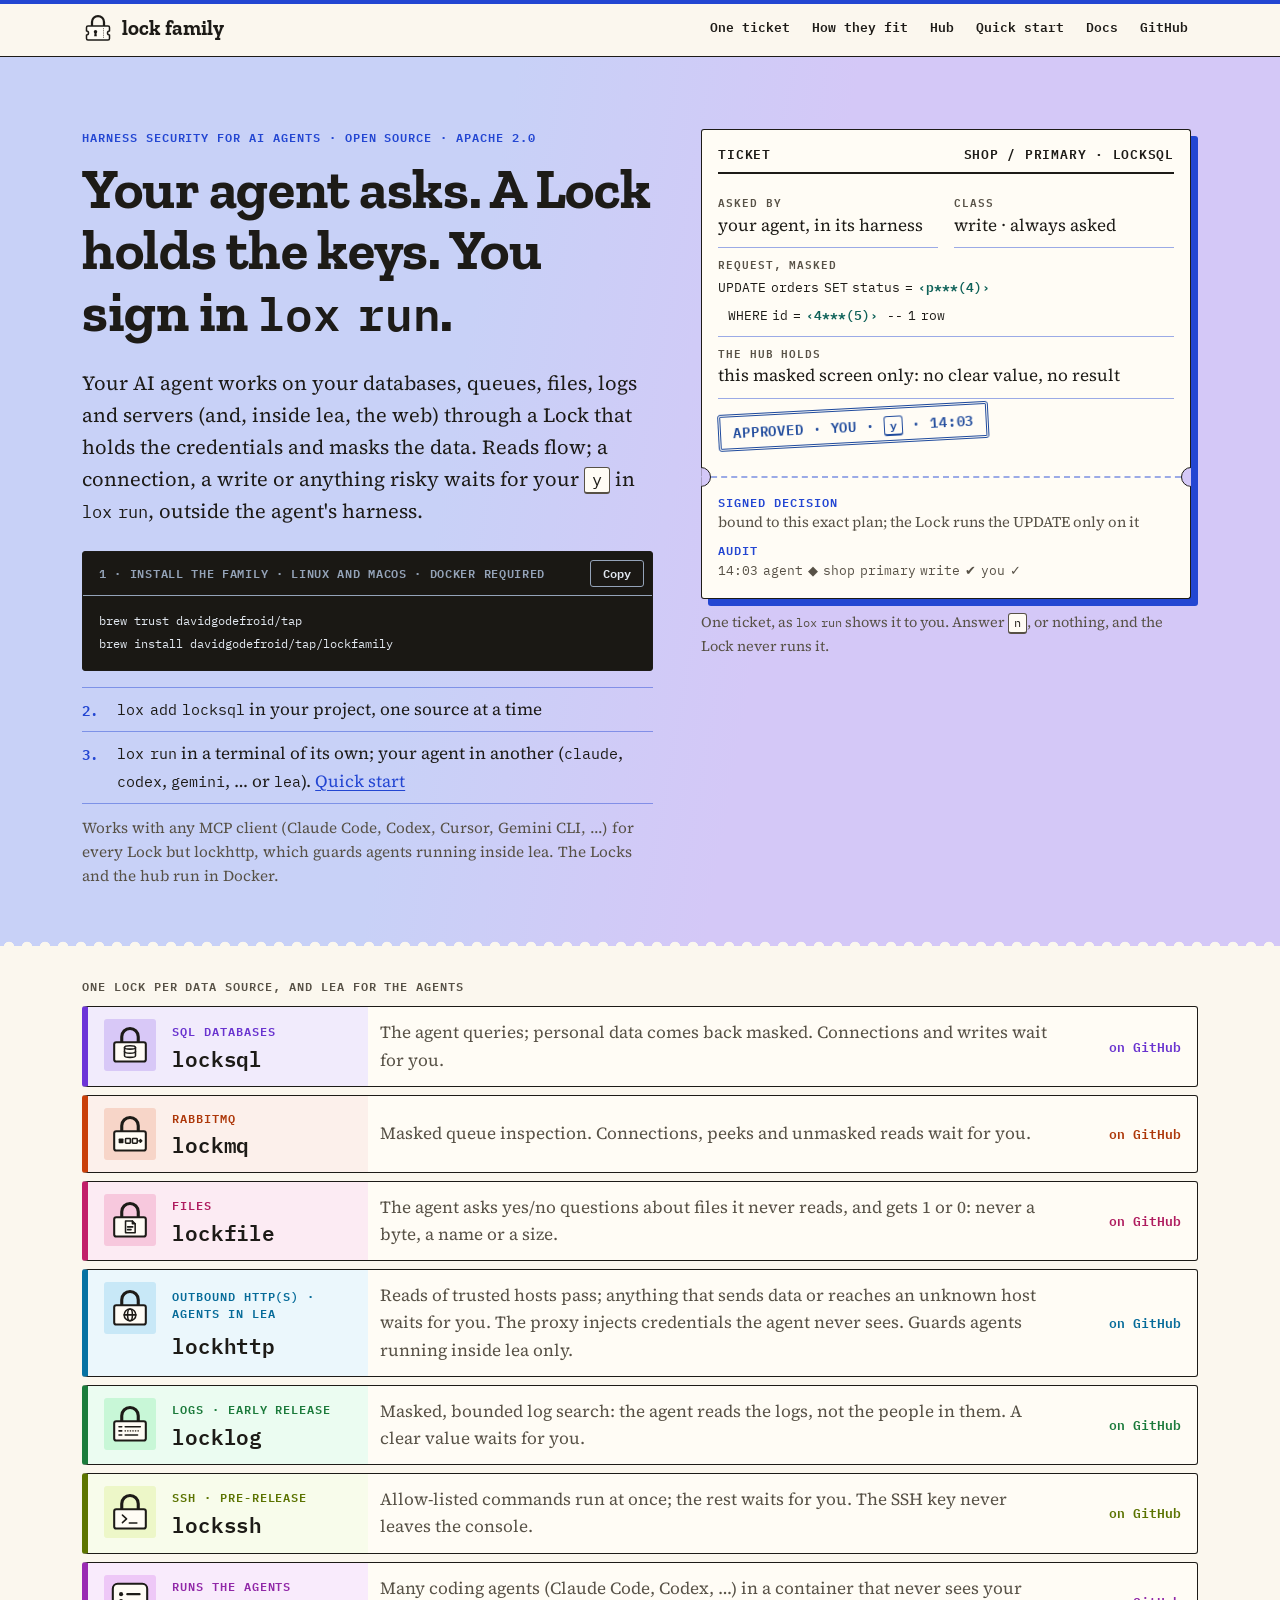
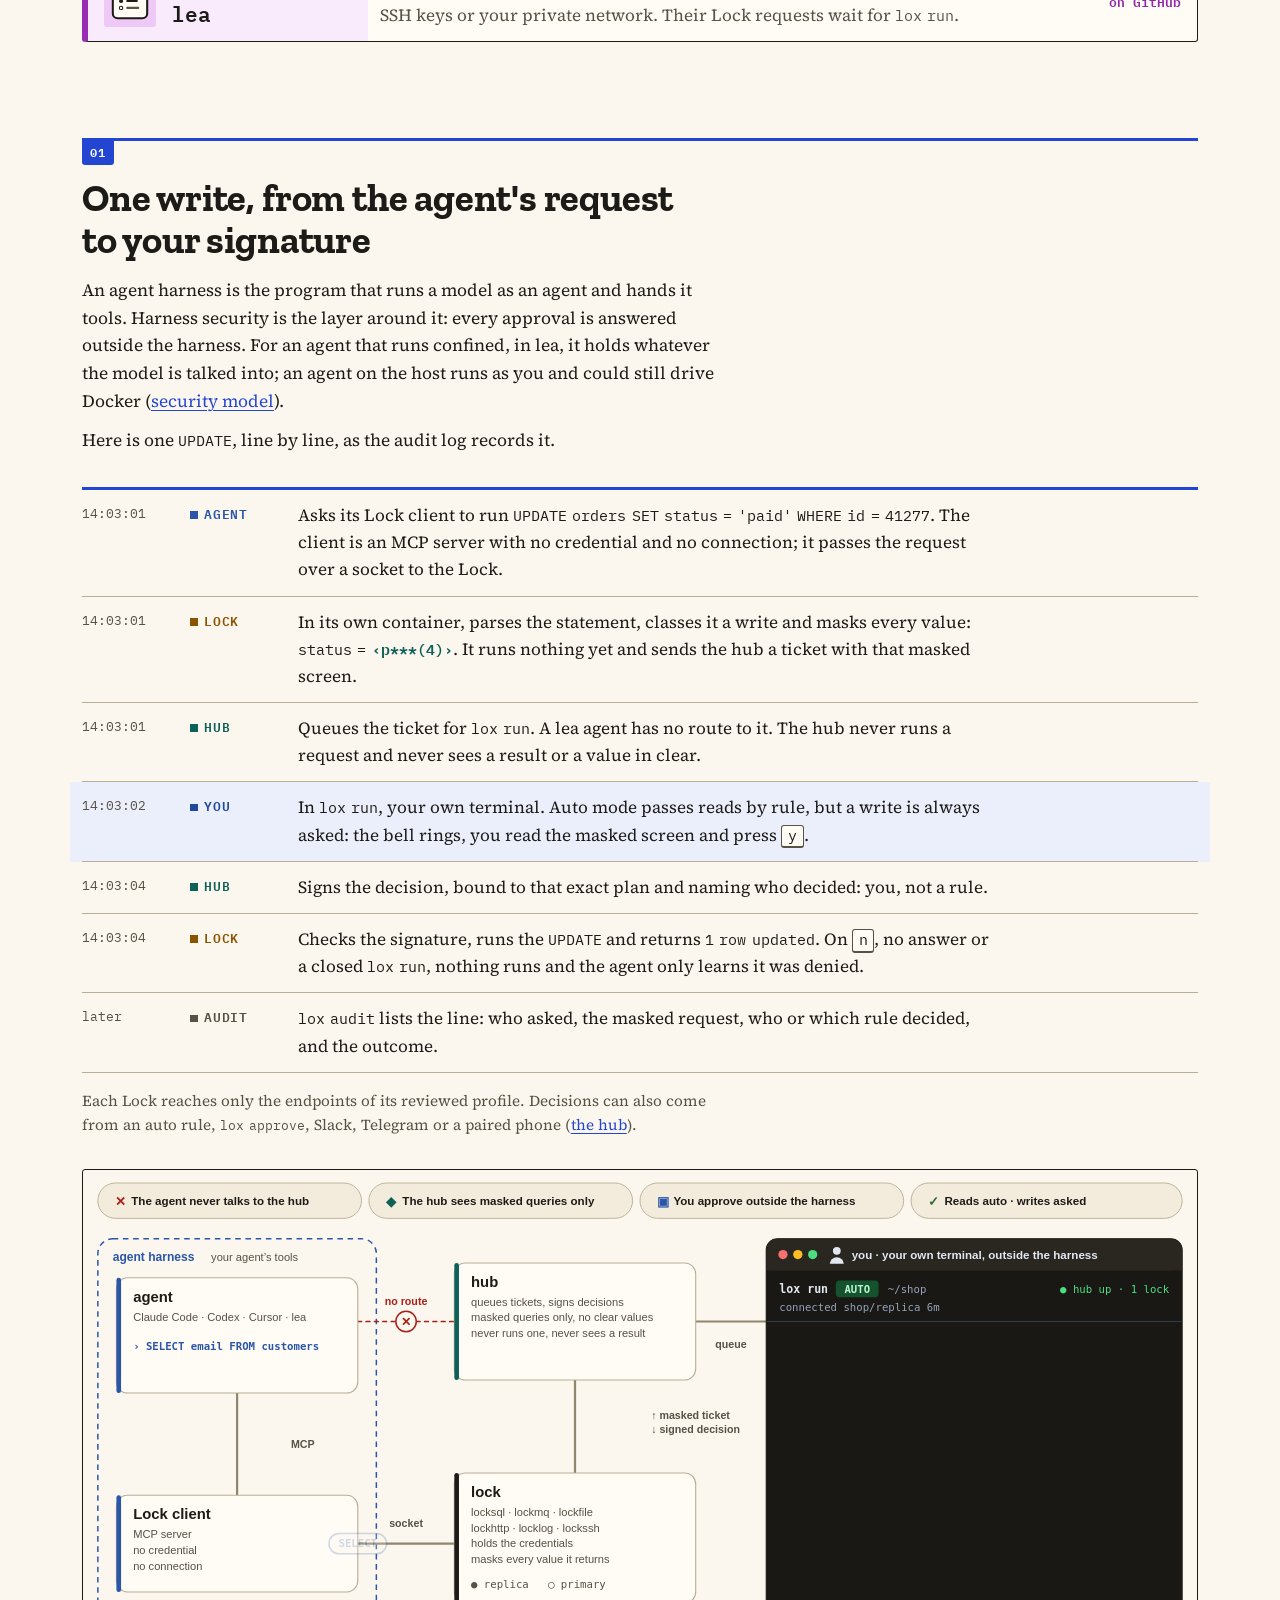
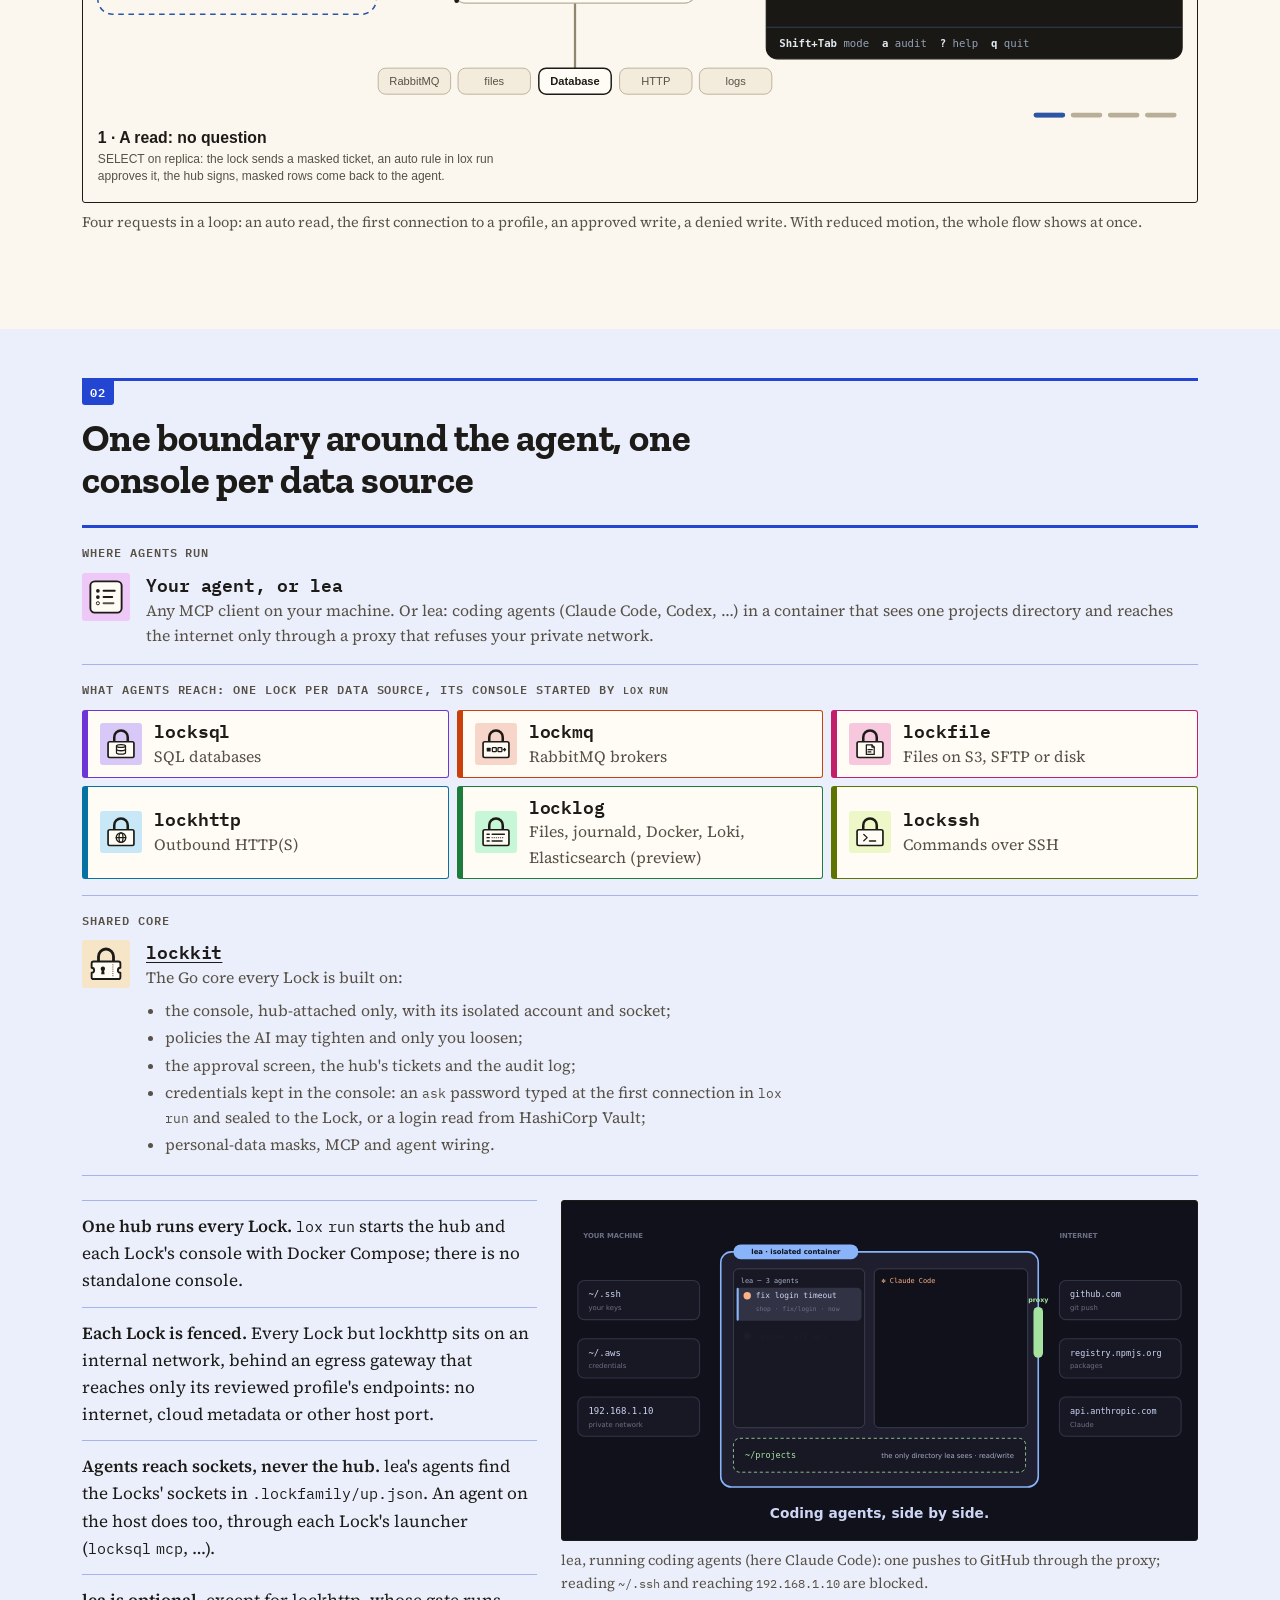
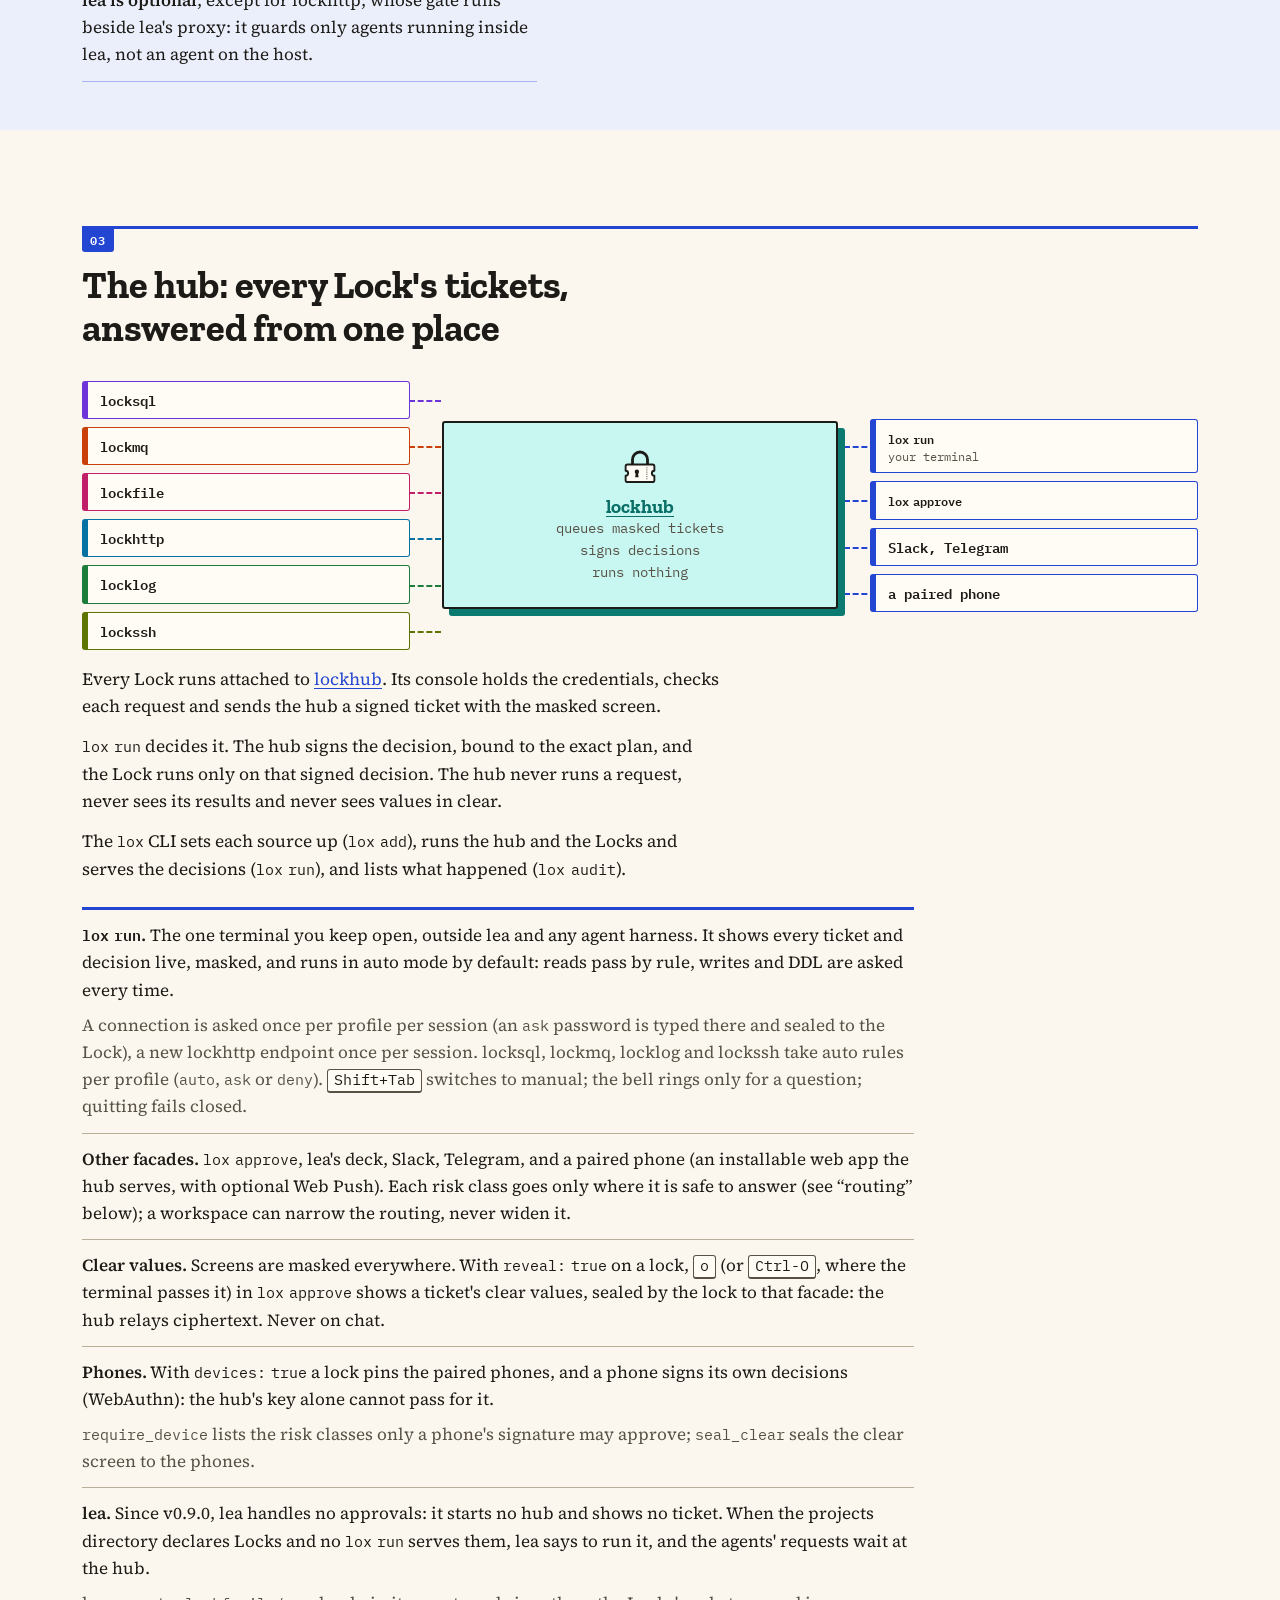
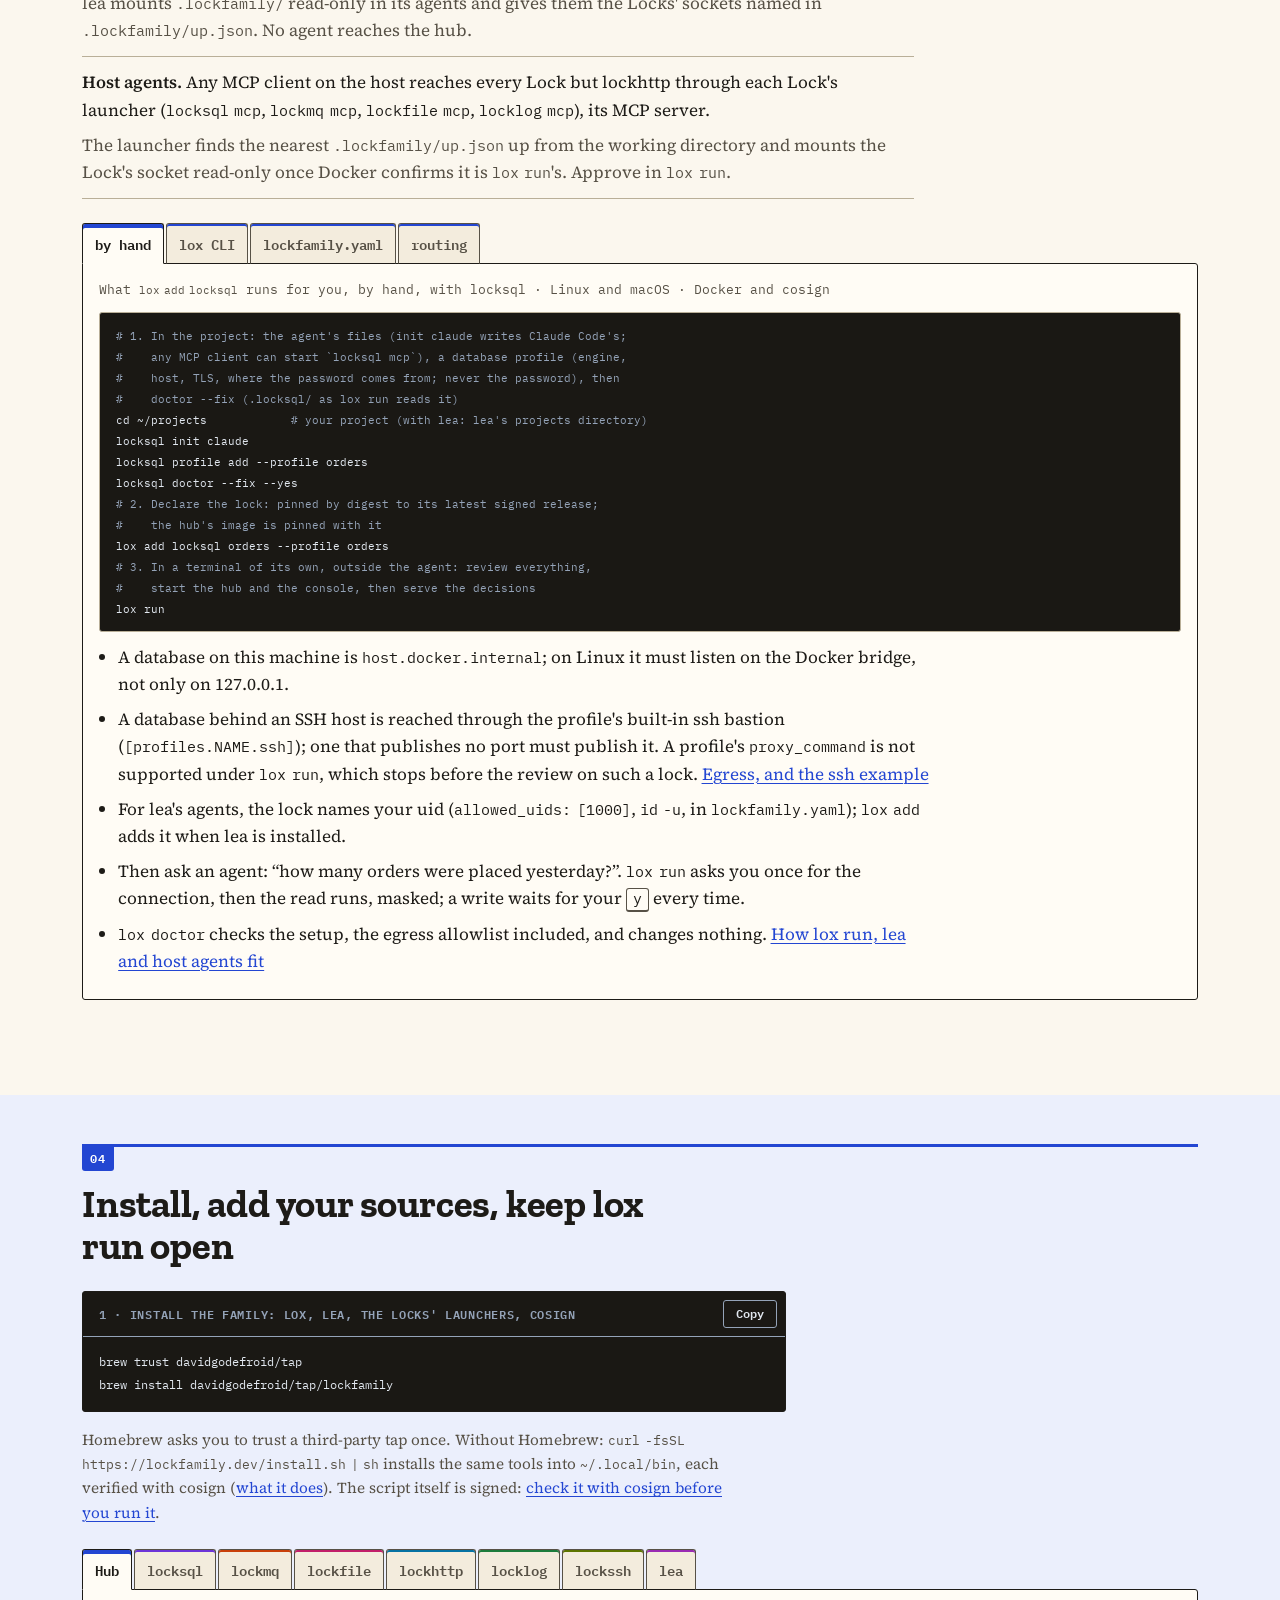
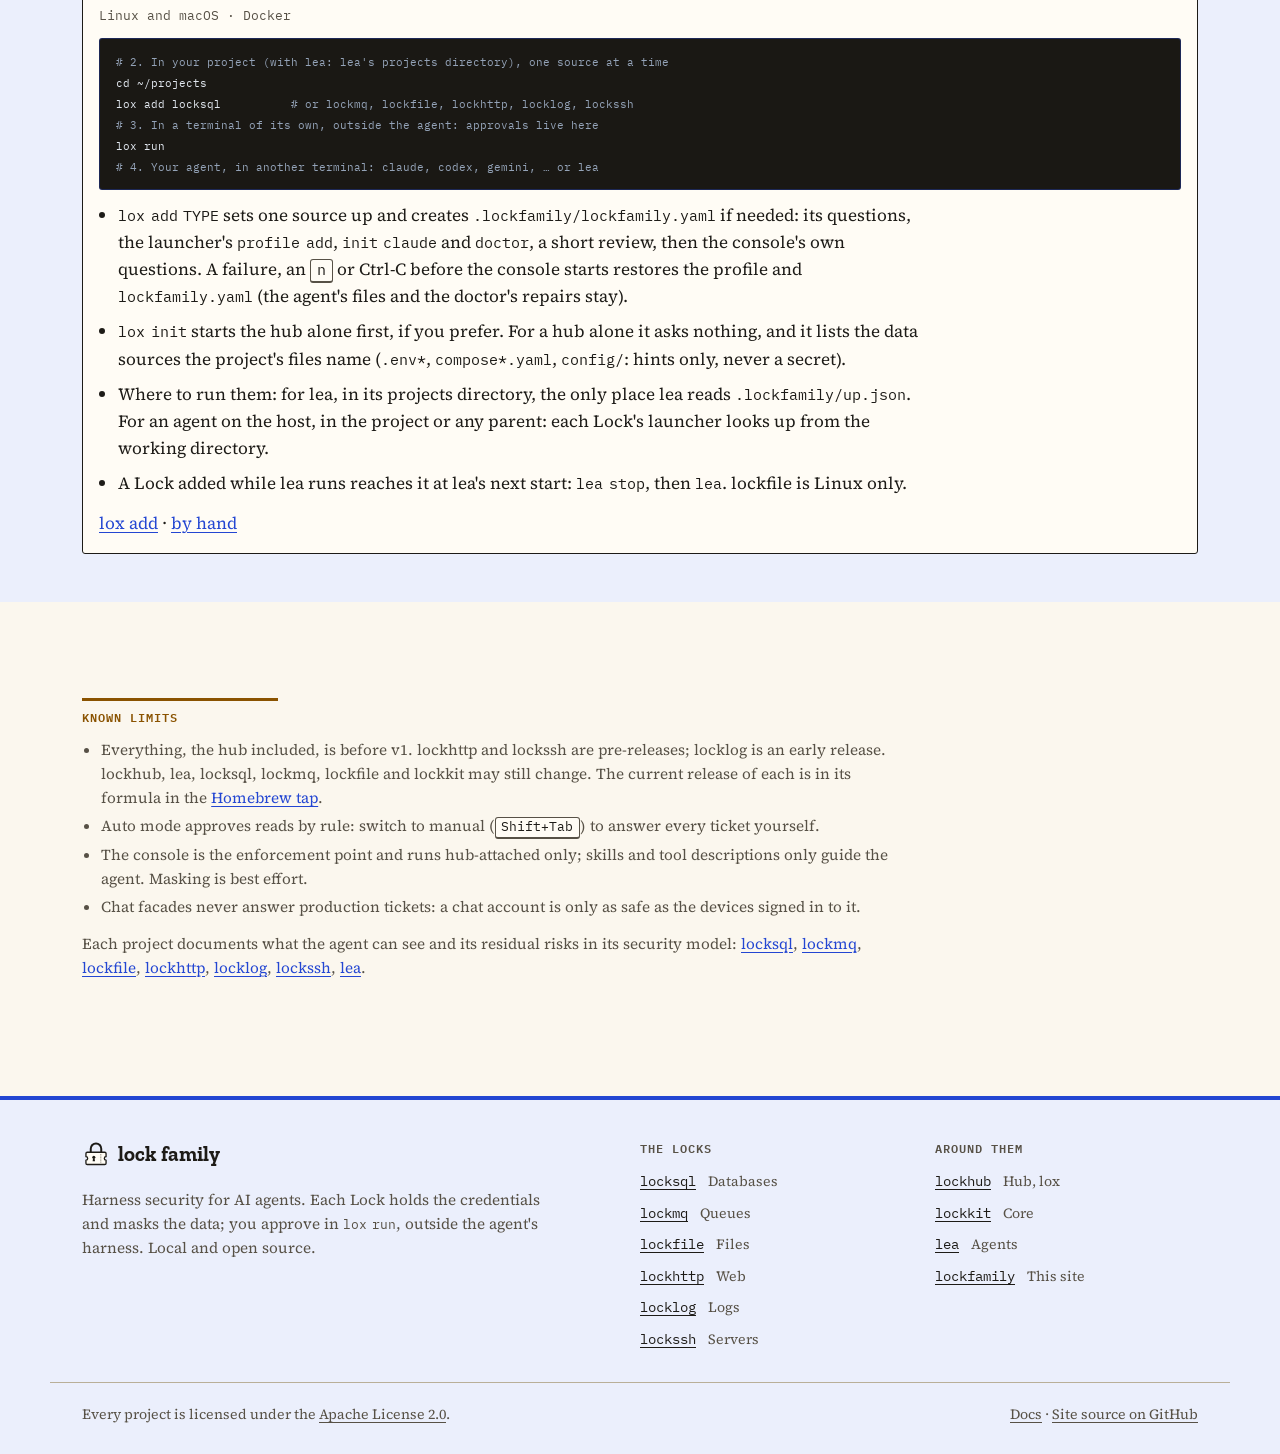
==== index.html @ a9066d24 "site: say install.sh is signed, and link how to check it first (#60) Co-Authored-By: Claude Fable 5." ====
<!doctype html>
<html lang="en">
<head>
<meta charset="utf-8">
<meta name="viewport" content="width=device-width, initial-scale=1">
<title>lock family — harness security for AI agents</title>
<meta name="description" content="Harness security for AI agents: your agent works without the password, personal data comes back masked, and a write waits for your approval, outside the agent.">
<meta name="color-scheme" content="light dark">
<meta name="theme-color" content="#fbf7ee" media="(prefers-color-scheme: light)">
<meta name="theme-color" content="#1f1d26" media="(prefers-color-scheme: dark)">
<link rel="canonical" href="https://lockfamily.dev/">
<meta property="og:type" content="website">
<meta property="og:site_name" content="lock family">
<meta property="og:title" content="lock family — harness security for AI agents">
<meta property="og:description" content="Harness security for AI agents: your agent works without the password, personal data comes back masked, and a write waits for your approval, outside the agent.">
<meta property="og:url" content="https://lockfamily.dev/">
<meta property="og:image" content="https://lockfamily.dev/assets/og.png">
<meta property="og:image:type" content="image/png">
<meta property="og:image:width" content="1200">
<meta property="og:image:height" content="630">
<meta property="og:image:alt" content="lock family: harness security for AI agents. Your agent asks, a Lock holds the keys, you sign.">
<meta property="og:locale" content="en_US">
<meta name="twitter:card" content="summary_large_image">
<meta name="twitter:title" content="lock family — harness security for AI agents">
<meta name="twitter:description" content="Harness security for AI agents: your agent works without the password, personal data comes back masked, and a write waits for your approval, outside the agent.">
<meta name="twitter:image" content="https://lockfamily.dev/assets/og.png">
<meta name="twitter:image:alt" content="lock family: harness security for AI agents. Your agent asks, a Lock holds the keys, you sign.">
<link rel="icon" href="assets/mark.svg" type="image/svg+xml">
<link rel="preload" href="assets/fonts/zilla-slab-700.woff2" as="font" type="font/woff2" crossorigin>
<link rel="preload" href="assets/fonts/source-serif-4-400.woff2" as="font" type="font/woff2" crossorigin>
<link rel="stylesheet" href="assets/tokens.css">
<link rel="stylesheet" href="assets/style.css">
<script src="assets/main.js" defer></script>
</head>
<body>
<a class="skip-link" href="#main">Skip to content</a>

<header class="site-header">
  <div class="wrap header-row">
    <a class="brand" href="./" aria-label="lock family, home">
      <img src="assets/mark.svg" alt="" width="32" height="32">
      <span class="wordmark">lock family</span>
    </a>
    <nav aria-label="Main">
      <ul>
        <li class="nav-wide"><a href="#principle">One ticket</a></li>
        <li class="nav-wide"><a href="#fit">How they fit</a></li>
        <li class="nav-wide"><a href="#hub">Hub</a></li>
        <li><a href="#quick-start">Quick start</a></li>
        <li><a href="/docs/">Docs</a></li>
        <li class="nav-wide"><a href="https://github.com/DavidGodefroid/lockfamily">GitHub</a></li>
      </ul>
    </nav>
  </div>
</header>

<main id="main" tabindex="-1">
  <section class="hero wrap" aria-labelledby="hero-title">
    <div class="hero-text">
      <p class="label">Harness security for AI agents · open source · Apache 2.0</p>
      <h1 id="hero-title">Your agent asks. A Lock holds the keys. You sign in <code>lox run</code>.</h1>
      <p class="lead">Your AI agent works on your databases, queues, files, logs and servers (and, inside lea, the web) through a Lock that holds the credentials and masks the data. Reads flow; a connection, a write or anything risky waits for your <kbd>y</kbd> in <code>lox run</code>, outside the agent's harness.</p>

      <div class="install" data-copy>
        <div class="install-bar"><span class="install-title">1 · Install the family · Linux and macOS · Docker required</span></div>
        <pre class="term" tabindex="0" aria-label="Install commands"><code>brew trust davidgodefroid/tap
brew install davidgodefroid/tap/lockfamily</code></pre>
      </div>

      <ol class="three-steps" start="2" aria-label="Then, in your project">
        <li><code>lox add locksql</code> in your project, one source at a time</li>
        <li><code>lox run</code> in a terminal of its own; your agent in another (<code>claude</code>, <code>codex</code>, <code>gemini</code>, … or <code>lea</code>). <a href="#quick-start">Quick start</a></li>
      </ol>
      <p class="hero-note">Works with any MCP client (Claude Code, Codex, Cursor, Gemini CLI, …) for every Lock but lockhttp, which guards agents running inside lea. The Locks and the hub run in Docker.</p>
    </div>

    <figure class="ticket" aria-labelledby="ticket-caption">
      <div class="ticket-face">
        <p class="ticket-head"><span>ticket</span> <span>shop / primary · locksql</span></p>
        <dl class="ticket-fields">
          <div><dt>asked by</dt><dd>your agent, in its harness</dd></div>
          <div><dt>class</dt><dd>write · always asked</dd></div>
          <div class="wide"><dt>request, masked</dt><dd><code>UPDATE orders SET status = <span class="masked">‹p***(4)›</span><br>&nbsp;&nbsp;WHERE id = <span class="masked">‹4***(5)›</span>  -- 1 row</code></dd></div>
          <div class="wide"><dt>the hub holds</dt><dd>this masked screen only: no clear value, no result</dd></div>
        </dl>
        <p class="stamp" aria-label="Decision: approved by you, y, at 14:03">approved · you · <kbd>y</kbd> · 14:03</p>
      </div>
      <div class="ticket-stub">
        <p><span class="label">signed decision</span> bound to this exact plan; the Lock runs the UPDATE only on it</p>
        <p><span class="label">audit</span> <code>14:03 agent ◆ shop primary write ✔ you ✓</code></p>
      </div>
      <figcaption id="ticket-caption">One ticket, as <code>lox run</code> shows it to you. Answer <kbd>n</kbd>, or nothing, and the Lock never runs it.</figcaption>
    </figure>
  </section>

  <section class="locks-section wrap" aria-labelledby="locks-title">
    <h2 id="locks-title" class="label">One Lock per data source, and lea for the agents</h2>
    <ul class="locks">
      <li data-accent="locksql">
        <img src="assets/locksql.svg" alt="" width="48" height="48">
        <p class="kind">SQL databases</p>
        <h3><a href="https://github.com/DavidGodefroid/locksql">locksql</a></h3>
        <p class="benefit">The agent queries; personal data comes back masked. Connections and writes wait for you.</p>
        <p class="go" aria-hidden="true">on GitHub</p>
      </li>
      <li data-accent="lockmq">
        <img src="assets/lockmq.svg" alt="" width="48" height="48">
        <p class="kind">RabbitMQ</p>
        <h3><a href="https://github.com/DavidGodefroid/lockmq">lockmq</a></h3>
        <p class="benefit">Masked queue inspection. Connections, peeks and unmasked reads wait for you.</p>
        <p class="go" aria-hidden="true">on GitHub</p>
      </li>
      <li data-accent="lockfile">
        <img src="assets/lockfile.svg" alt="" width="48" height="48">
        <p class="kind">Files</p>
        <h3><a href="https://github.com/DavidGodefroid/lockfile">lockfile</a></h3>
        <p class="benefit">The agent asks yes/no questions about files it never reads, and gets 1 or 0: never a byte, a name or a size.</p>
        <p class="go" aria-hidden="true">on GitHub</p>
      </li>
      <li data-accent="lockhttp">
        <img src="assets/lockhttp.svg" alt="" width="48" height="48">
        <p class="kind">Outbound HTTP(S) · agents in lea</p>
        <h3><a href="https://github.com/DavidGodefroid/lockhttp">lockhttp</a></h3>
        <p class="benefit">Reads of trusted hosts pass; anything that sends data or reaches an unknown host waits for you. The proxy injects credentials the agent never sees. Guards agents running inside lea only.</p>
        <p class="go" aria-hidden="true">on GitHub</p>
      </li>
      <li data-accent="locklog">
        <img src="assets/locklog.svg" alt="" width="48" height="48">
        <p class="kind">Logs · early release</p>
        <h3><a href="https://github.com/DavidGodefroid/locklog">locklog</a></h3>
        <p class="benefit">Masked, bounded log search: the agent reads the logs, not the people in them. A clear value waits for you.</p>
        <p class="go" aria-hidden="true">on GitHub</p>
      </li>
      <li data-accent="lockssh">
        <img src="assets/lockssh.svg" alt="" width="48" height="48">
        <p class="kind">SSH · pre-release</p>
        <h3><a href="https://github.com/DavidGodefroid/lockssh">lockssh</a></h3>
        <p class="benefit">Allow-listed commands run at once; the rest waits for you. The SSH key never leaves the console.</p>
        <p class="go" aria-hidden="true">on GitHub</p>
      </li>
      <li data-accent="lea">
        <img src="assets/lea.svg" alt="" width="48" height="48">
        <p class="kind">Runs the agents</p>
        <h3><a href="https://github.com/DavidGodefroid/lea">lea</a></h3>
        <p class="benefit">Many coding agents (Claude Code, Codex, …) in a container that never sees your SSH keys or your private network. Their Lock requests wait for <code>lox run</code>.</p>
        <p class="go" aria-hidden="true">on GitHub</p>
      </li>
    </ul>
  </section>

  <section id="principle" class="section wrap" aria-labelledby="principle-title">
    <p class="section-no"><span>01</span></p>
    <h2 id="principle-title">One write, from the agent's request to your signature</h2>
    <p class="section-lead">An agent harness is the program that runs a model as an agent and hands it tools. Harness security is the layer around it: every approval is answered outside the harness. For an agent that runs confined, in lea, it holds whatever the model is talked into; an agent on the host runs as you and could still drive Docker (<a href="https://lockfamily.dev/docs/security/">security model</a>).</p>
    <p class="section-lead">Here is one <code>UPDATE</code>, line by line, as the audit log records it.</p>

    <ol class="ledger">
      <li><span class="when">14:03:01</span><span class="who agent">agent</span><p>Asks its Lock client to run <code>UPDATE orders SET status = 'paid' WHERE id = 41277</code>. The client is an MCP server with no credential and no connection; it passes the request over a socket to the Lock.</p></li>
      <li><span class="when">14:03:01</span><span class="who lock">lock</span><p>In its own container, parses the statement, classes it a write and masks every value: <code>status = <span class="masked">‹p***(4)›</span></code>. It runs nothing yet and sends the hub a ticket with that masked screen.</p></li>
      <li><span class="when">14:03:01</span><span class="who hub">hub</span><p>Queues the ticket for <code>lox run</code>. A lea agent has no route to it. The hub never runs a request and never sees a result or a value in clear.</p></li>
      <li><span class="when">14:03:02</span><span class="who you">you</span><p>In <code>lox run</code>, your own terminal. Auto mode passes reads by rule, but a write is always asked: the bell rings, you read the masked screen and press <kbd>y</kbd>.</p></li>
      <li><span class="when">14:03:04</span><span class="who hub">hub</span><p>Signs the decision, bound to that exact plan and naming who decided: you, not a rule.</p></li>
      <li><span class="when">14:03:04</span><span class="who lock">lock</span><p>Checks the signature, runs the <code>UPDATE</code> and returns <code>1 row updated</code>. On <kbd>n</kbd>, no answer or a closed <code>lox run</code>, nothing runs and the agent only learns it was denied.</p></li>
      <li><span class="when">later</span><span class="who audit">audit</span><p><code>lox audit</code> lists the line: who asked, the masked request, who or which rule decided, and the outcome.</p></li>
    </ol>

    <p class="section-note">Each Lock reaches only the endpoints of its reviewed profile. Decisions can also come from an auto rule, <code>lox approve</code>, Slack, Telegram or a paired phone (<a href="#hub">the hub</a>).</p>

    <figure class="flow-anim">
      <picture>
        <source media="(max-width: 640px) and (prefers-color-scheme: dark)" srcset="assets/flow-dark-narrow.svg" width="480" height="1468">
        <source media="(max-width: 640px)" srcset="assets/flow-light-narrow.svg" width="480" height="1468">
        <source media="(prefers-color-scheme: dark)" srcset="assets/flow-dark.svg">
        <img src="assets/flow-light.svg" width="1200" height="680" alt="The request flow, animated: the agent and its Lock client run in the agent harness; the client reaches the lock over a socket; the lock sends a masked ticket to the hub; lox run, in your own terminal outside the harness, decides by an auto rule or asks you; the hub signs the decision and the lock runs the request only on it, then returns masked results to the agent. The agent never talks to the hub, and the hub never sees a query or a result in clear. Four scenarios loop: an auto SELECT, a connection asked once per profile, an UPDATE you approve, a DELETE you deny." loading="lazy" decoding="async">
      </picture>
      <figcaption>Four requests in a loop: an auto read, the first connection to a profile, an approved write, a denied write. With reduced motion, the whole flow shows at once.</figcaption>
    </figure>

  </section>

  <section id="fit" class="section band wrap" aria-labelledby="fit-title">
    <p class="section-no"><span>02</span></p>
    <h2 id="fit-title">One boundary around the agent, one console per data source</h2>

    <div class="layers">
      <div class="layer">
        <p class="label">Where agents run</p>
        <div class="layer-body" data-accent="lea">
          <img src="assets/lea.svg" alt="" width="40" height="40">
          <div><h3>Your agent, or lea</h3><p>Any MCP client on your machine. Or lea: coding agents (Claude Code, Codex, …) in a container that sees one projects directory and reaches the internet only through a proxy that refuses your private network.</p></div>
        </div>
      </div>
      <div class="layer">
        <p class="label">What agents reach: one Lock per data source, its console started by <code>lox run</code></p>
        <div class="consoles">
          <div class="console" data-accent="locksql"><img src="assets/locksql.svg" alt="" width="36" height="36"><div><h3>locksql</h3><p>SQL databases</p></div></div>
          <div class="console" data-accent="lockmq"><img src="assets/lockmq.svg" alt="" width="36" height="36"><div><h3>lockmq</h3><p>RabbitMQ brokers</p></div></div>
          <div class="console" data-accent="lockfile"><img src="assets/lockfile.svg" alt="" width="36" height="36"><div><h3>lockfile</h3><p>Files on S3, SFTP or disk</p></div></div>
          <div class="console" data-accent="lockhttp"><img src="assets/lockhttp.svg" alt="" width="36" height="36"><div><h3>lockhttp</h3><p>Outbound HTTP(S)</p></div></div>
          <div class="console" data-accent="locklog"><img src="assets/locklog.svg" alt="" width="36" height="36"><div><h3>locklog</h3><p>Files, journald, Docker, Loki, Elasticsearch (preview)</p></div></div>
          <div class="console" data-accent="lockssh"><img src="assets/lockssh.svg" alt="" width="36" height="36"><div><h3>lockssh</h3><p>Commands over SSH</p></div></div>
        </div>
      </div>
      <div class="layer">
        <p class="label">Shared core</p>
        <div class="layer-body" data-accent="lockkit">
          <img src="assets/mark.svg" alt="" width="40" height="40">
          <div>
            <h3><a href="https://github.com/DavidGodefroid/lockkit">lockkit</a></h3>
            <p>The Go core every Lock is built on:</p>
            <ul class="core-list">
              <li>the console, hub-attached only, with its isolated account and socket;</li>
              <li>policies the AI may tighten and only you loosen;</li>
              <li>the approval screen, the hub's tickets and the audit log;</li>
              <li>credentials kept in the console: an <code>ask</code> password typed at the first connection in <code>lox run</code> and sealed to the Lock, or a login read from HashiCorp Vault;</li>
              <li>personal-data masks, MCP and agent wiring.</li>
            </ul>
          </div>
        </div>
      </div>
    </div>

    <div class="fit-notes">
      <ul class="notes">
        <li><strong>One hub runs every Lock.</strong> <code>lox run</code> starts the hub and each Lock's console with Docker Compose; there is no standalone console.</li>
        <li><strong>Each Lock is fenced.</strong> Every Lock but lockhttp sits on an internal network, behind an egress gateway that reaches only its reviewed profile's endpoints: no internet, cloud metadata or other host port.</li>
        <li><strong>Agents reach sockets, never the hub.</strong> lea's agents find the Locks' sockets in <code>.lockfamily/up.json</code>. An agent on the host does too, through each Lock's launcher (<code>locksql mcp</code>, …).</li>
        <li><strong>lea is optional</strong>, except for lockhttp, whose gate runs beside lea's proxy: it guards only agents running inside lea, not an agent on the host.</li>
      </ul>
      <figure class="lea-demo">
        <img src="assets/lea-demo.svg" alt="Three agents (here Claude Code) work in the lea container. One pushes to github.com through the proxy; its attempts to read ~/.ssh and to reach 192.168.1.10 are blocked. Another asks for a permission, answered from the deck." width="1200" height="640" loading="lazy">
        <figcaption>lea, running coding agents (here Claude Code): one pushes to GitHub through the proxy; reading <code>~/.ssh</code> and reaching <code>192.168.1.10</code> are blocked.</figcaption>
      </figure>
    </div>
  </section>

  <section id="hub" class="section wrap" aria-labelledby="hub-title">
    <p class="section-no"><span>03</span></p>
    <h2 id="hub-title">The hub: every Lock's tickets, answered from one place</h2>
    <div class="board" aria-label="The Locks send masked tickets to the hub; you answer them from lox run or another facade">
      <ul class="board-side">
        <li data-accent="locksql">locksql</li><li data-accent="lockmq">lockmq</li><li data-accent="lockfile">lockfile</li><li data-accent="lockhttp">lockhttp</li><li data-accent="locklog">locklog</li><li data-accent="lockssh">lockssh</li>
      </ul>
      <div class="board-hub" data-accent="lockhub">
        <img src="assets/mark.svg" alt="" width="40" height="40">
        <p><a href="https://github.com/DavidGodefroid/lockhub"><strong>lockhub</strong></a></p>
        <p>queues masked tickets<br>signs decisions<br>runs nothing</p>
      </div>
      <ul class="board-side board-facades">
        <li><code>lox run</code> <span>your terminal</span></li><li><code>lox approve</code></li><li>Slack, Telegram</li><li>a paired phone</li>
      </ul>
    </div>
    <p class="section-lead">Every Lock runs attached to <a href="https://github.com/DavidGodefroid/lockhub">lockhub</a>. Its console holds the credentials, checks each request and sends the hub a signed ticket with the masked screen.</p>
    <p class="section-lead"><code>lox run</code> decides it. The hub signs the decision, bound to the exact plan, and the Lock runs only on that signed decision. The hub never runs a request, never sees its results and never sees values in clear.</p>
    <p class="section-lead">The <code>lox</code> CLI sets each source up (<code>lox add</code>), runs the hub and the Locks and serves the decisions (<code>lox run</code>), and lists what happened (<code>lox audit</code>).</p>
    <ul class="hub-points">
      <li><strong><code>lox run</code>.</strong> The one terminal you keep open, outside lea and any agent harness. It shows every ticket and decision live, masked, and runs in auto mode by default: reads pass by rule, writes and DDL are asked every time.
        <p>A connection is asked once per profile per session (an <code>ask</code> password is typed there and sealed to the Lock), a new lockhttp endpoint once per session. locksql, lockmq, locklog and lockssh take auto rules per profile (<code>auto</code>, <code>ask</code> or <code>deny</code>). <kbd>Shift+Tab</kbd> switches to manual; the bell rings only for a question; quitting fails closed.</p></li>
      <li><strong>Other facades.</strong> <code>lox approve</code>, lea's deck, Slack, Telegram, and a paired phone (an installable web app the hub serves, with optional Web Push). Each risk class goes only where it is safe to answer (see “routing” below); a workspace can narrow the routing, never widen it.</li>
      <li><strong>Clear values.</strong> Screens are masked everywhere. With <code>reveal: true</code> on a lock, <kbd>o</kbd> (or <kbd>Ctrl-O</kbd>, where the terminal passes it) in <code>lox approve</code> shows a ticket's clear values, sealed by the lock to that facade: the hub relays ciphertext. Never on chat.</li>
      <li><strong>Phones.</strong> With <code>devices: true</code> a lock pins the paired phones, and a phone signs its own decisions (WebAuthn): the hub's key alone cannot pass for it.
        <p><code>require_device</code> lists the risk classes only a phone's signature may approve; <code>seal_clear</code> seals the clear screen to the phones.</p></li>
      <li><strong>lea.</strong> Since v0.9.0, lea handles no approvals: it starts no hub and shows no ticket. When the projects directory declares Locks and no <code>lox run</code> serves them, lea says to run it, and the agents' requests wait at the hub.
        <p>lea mounts <code>.lockfamily/</code> read-only in its agents and gives them the Locks' sockets named in <code>.lockfamily/up.json</code>. No agent reaches the hub.</p></li>
      <li><strong>Host agents.</strong> Any MCP client on the host reaches every Lock but lockhttp through each Lock's launcher (<code>locksql mcp</code>, <code>lockmq mcp</code>, <code>lockfile mcp</code>, <code>locklog mcp</code>), its MCP server.
        <p>The launcher finds the nearest <code>.lockfamily/up.json</code> up from the working directory and mounts the Lock's socket read-only once Docker confirms it is <code>lox run</code>'s. Approve in <code>lox run</code>.</p></li>
    </ul>

    <div class="qs" data-tabs>
      <div class="qs-tabs" role="tablist" aria-label="The hub">
        <button type="button" role="tab" id="hub-tab-hand" aria-controls="hub-hand" aria-selected="true">by hand</button>
        <button type="button" role="tab" id="hub-tab-cli" aria-controls="hub-cli" aria-selected="false" tabindex="-1">lox CLI</button>
        <button type="button" role="tab" id="hub-tab-yaml" aria-controls="hub-yaml" aria-selected="false" tabindex="-1">lockfamily.yaml</button>
        <button type="button" role="tab" id="hub-tab-routes" aria-controls="hub-routes" aria-selected="false" tabindex="-1">routing</button>
      </div>

      <div class="qs-panel" role="tabpanel" id="hub-hand" aria-labelledby="hub-tab-hand">
        <p class="qs-meta">What <code>lox add locksql</code> runs for you, by hand, with locksql · Linux and macOS · Docker and cosign</p>
        <pre class="term" tabindex="0"><code><span class="c"># 1. In the project: the agent's files (init claude writes Claude Code's;</span>
<span class="c">#    any MCP client can start `locksql mcp`), a database profile (engine,</span>
<span class="c">#    host, TLS, where the password comes from; never the password), then</span>
<span class="c">#    doctor --fix (.locksql/ as lox run reads it)</span>
cd ~/projects            <span class="c"># your project (with lea: lea's projects directory)</span>
locksql init claude
locksql profile add --profile orders
locksql doctor --fix --yes
<span class="c"># 2. Declare the lock: pinned by digest to its latest signed release;</span>
<span class="c">#    the hub's image is pinned with it</span>
lox add locksql orders --profile orders
<span class="c"># 3. In a terminal of its own, outside the agent: review everything,</span>
<span class="c">#    start the hub and the console, then serve the decisions</span>
lox run</code></pre>
        <ul class="panel-notes">
          <li>A database on this machine is <code>host.docker.internal</code>; on Linux it must listen on the Docker bridge, not only on 127.0.0.1.</li>
          <li>A database behind an SSH host is reached through the profile's built-in ssh bastion (<code>[profiles.NAME.ssh]</code>); one that publishes no port must publish it. A profile's <code>proxy_command</code> is not supported under <code>lox run</code>, which stops before the review on such a lock. <a href="https://github.com/DavidGodefroid/lockhub/blob/main/docs/lox-run.md#egress-each-lock-reaches-its-reviewed-endpoints-only">Egress, and the ssh example</a></li>
          <li>For lea's agents, the lock names your uid (<code>allowed_uids: [1000]</code>, <code>id -u</code>, in <code>lockfamily.yaml</code>); <code>lox add</code> adds it when lea is installed.</li>
          <li>Then ask an agent: “how many orders were placed yesterday?”. <code>lox run</code> asks you once for the connection, then the read runs, masked; a write waits for your <kbd>y</kbd> every time.</li>
          <li><code>lox doctor</code> checks the setup, the egress allowlist included, and changes nothing. <a href="https://github.com/DavidGodefroid/lockhub/blob/main/docs/lox-run.md">How lox run, lea and host agents fit</a></li>
        </ul>
      </div>

      <div class="qs-panel" role="tabpanel" id="hub-cli" aria-labelledby="hub-tab-cli">
        <p class="qs-meta"><code>lox add TYPE INSTANCE</code> and <code>lox import</code> only edit <code>.lockfamily/lockfamily.yaml</code>: the next <code>lox run</code> reviews every change with you</p>
        <pre class="term" tabindex="0"><code>lox run [--manual] [--no-start] [--no-upgrade] [--review] [-v]
        [--pin sha256:DIGEST] [--rotate hub|INSTANCE|all]
                  <span class="c"># review, start the hub and the locks, then serve decisions live:</span>
                  <span class="c"># auto mode (Shift+Tab: manual), a: the audit, q q: quit (fail closed);</span>
                  <span class="c"># 0…9, Tab: a lock's own tab; w: withdraw stuck tickets;</span>
                  <span class="c"># --no-start: serve only; --no-upgrade: keep the pinned images;</span>
                  <span class="c"># --review: everything, line by line; -v: cosign's and docker's output;</span>
                  <span class="c"># --pin: the hub image by digest; --rotate: replace a key first</span>
lox init [--review] [--hub-image REF]
                  <span class="c"># start the project's hub alone (no question for a hub alone); hints at the sources its files name</span>
lox add TYPE      <span class="c"># locksql, lockmq, lockfile, lockhttp, locklog, lockssh: its questions, profile,</span>
                  <span class="c"># declaration, a short review, the console's questions; a failure before the console</span>
                  <span class="c"># starts restores the profile and lockfamily.yaml (the agent's files stay)</span>
lox add TYPE INSTANCE [--version vX.Y.Z | --image REF] [--profile P] [--hub-image REF]
                  <span class="c"># the older form: only declares the lock, pinned by digest, cosign-verified</span>
                  <span class="c"># (an --image or --hub-image is taken as is, verified at the next lox run)</span>
lox add slack --team T… --channel C… --user U…    <span class="c"># tokens asked at the terminal</span>
lox add telegram --chat ID --from ID               <span class="c"># bot token asked at the terminal</span>
lox remove NAME [--purge] <span class="c"># take a lock out after one review; its profile stays unless --purge</span>
lox import [SUB…]        <span class="c"># merge sub-projects' lockfamily.yaml, strictest routing kept</span>
lox down                 <span class="c"># stop the stack; volumes, keys and tickets kept</span>
lox attach INSTANCE      <span class="c"># a console's terminal, for debugging (lox run asks its questions in cards)</span>
lox approve [--once]     <span class="c"># y, n reason, s, q; o (Ctrl-O + Enter, not macOS): clear values;</span>
                  <span class="c"># r on an expired ticket: approve again</span>
lox mobile pair --name phone    <span class="c"># one-time code, confirmed at this terminal</span>
lox mobile list
lox mobile revoke NAME
lox doctor               <span class="c"># hub, locks, keys, egress allowlists, socket, network; changes nothing</span>
lox tickets [--lock NAME] [--error] [--json]
                  <span class="c"># the tickets pending at the hub, without lox run</span>
lox withdraw INSTANCE/ID… | --lock NAME --all-pending|--error
                  <span class="c"># withdraw them; each lock gets the hub's signed denial</span>
                  <span class="c"># (an unverifiable ticket's lock is not told: its TTL ends it)</span>
lox audit [show ID]      <span class="c"># every exchange: masked request, rule or human, outcome</span>
lox audit verify --data DIR --hub-key-file FILE [--lock INSTANCE=PATH] [--anchors FILE]
                  <span class="c"># the hub's audit chain and every decision's signature</span></code></pre>
        <p>The workspace commands take <code>--file</code> to name another <code>lockfamily.yaml</code>. <code>lox up</code> is deprecated: it says to use <code>lox run</code>. <a href="https://github.com/DavidGodefroid/lockfamily/blob/main/docs/lox.md">The full lox reference</a></p>
        <p>A company bounds every lock, <code>lox</code> included, with one root-owned file its administrator signs and deploys. <a href="https://github.com/DavidGodefroid/lockfamily/blob/main/docs/managed.md">Managed configuration</a></p>
      </div>

      <div class="qs-panel" role="tabpanel" id="hub-yaml" aria-labelledby="hub-tab-yaml">
        <p class="qs-meta"><code>&lt;workspace&gt;/.lockfamily/lockfamily.yaml</code> · lea's agents only read it there · a lock's target, production flag and credentials stay in its own profile</p>
        <pre class="term" tabindex="0"><code>version: 1
hub:
  image: ghcr.io/davidgodefroid/lockhub@sha256:…
  facades: [tty, mobile, slack]
  routing:
    orders: [tty, mobile]               <span class="c"># narrows an instance, never widens</span>
  slack:
    team: T0123
    channel: C0123
    users: [U0123]
  mobile:
    origin: https://hub.example.ts.net  <span class="c"># your TLS proxy or tunnel to 127.0.0.1:8444</span>
    seal_clear: true                    <span class="c"># clear values, end to end to the phone</span>
    require_device: [prod-write]        <span class="c"># only a phone's own signature approves these</span>
    push: true                          <span class="c"># Web Push, no payload</span>
locks:
  orders:
    type: locksql
    image: ghcr.io/davidgodefroid/locksql@sha256:…
    profile: orders                     <span class="c"># the profile the console serves</span>
    allowed_uids: [1000]                <span class="c"># id -u of the account that runs lea</span>
    devices: true                       <span class="c"># pins the paired phones</span>
    reveal: true                        <span class="c"># o / Ctrl-O in lox approve</span></code></pre>
        <p><code>lox run</code> writes <code>.lockfamily/up.json</code> for lea and the launchers. It keeps the hub's data, keys and audit log under <code>$XDG_STATE_HOME/lockfamily/</code> (default <code>~/.local/state/lockfamily/</code>), out of the workspace.</p>
        <p>A <code>lockfamily.yaml</code> at the workspace's root (the older layout) is still read, with a warning, until <code>.lockfamily/</code> exists.</p>
      </div>

      <div class="qs-panel" role="tabpanel" id="hub-routes" aria-labelledby="hub-tab-routes">
        <p class="qs-meta">Who may answer which risk class: the hub enforces it, whatever a facade does</p>
        <div class="routes-wrap" tabindex="0" role="region" aria-label="Routing table">
          <table class="routes">
            <thead><tr><th scope="col">Risk class</th><th scope="col">Terminal, lea's deck</th><th scope="col">Phone</th><th scope="col">Slack, Telegram</th></tr></thead>
            <tbody>
              <tr><th scope="row">read, read-pii, write</th><td>yes</td><td>yes</td><td>yes, never a production ticket</td></tr>
              <tr><th scope="row">prod-write, policy-loosen</th><td>yes</td><td>yes</td><td>no</td></tr>
              <tr><th scope="row">unlock, grant</th><td>yes</td><td>no</td><td>no</td></tr>
              <tr><th scope="row">clear values</th><td>on demand: <kbd>o</kbd> / <kbd>Ctrl-O</kbd> (<code>reveal: true</code>)</td><td>sealed to it (<code>seal_clear</code>)</td><td>never</td></tr>
            </tbody>
          </table>
        </div>
        <p>A chat facade never answers a production ticket, whatever its risk class. Chat facades show masked screens only, every agent-supplied string escaped: a chat account is only as safe as the devices signed in to it.</p>
      </div>
    </div>
  </section>

  <section id="quick-start" class="section band wrap" aria-labelledby="qs-title">
    <p class="section-no"><span>04</span></p>
    <h2 id="qs-title">Install, add your sources, keep lox run open</h2>

    <div class="install install-wide" data-copy>
      <div class="install-bar"><span class="install-title">1 · Install the family: lox, lea, the Locks' launchers, cosign</span></div>
      <pre class="term" tabindex="0" aria-label="Install commands"><code>brew trust davidgodefroid/tap
brew install davidgodefroid/tap/lockfamily</code></pre>
    </div>
    <p class="section-note">Homebrew asks you to trust a third-party tap once. Without Homebrew: <code>curl -fsSL https://lockfamily.dev/install.sh | sh</code> installs the same tools into <code>~/.local/bin</code>, each verified with cosign (<a href="https://github.com/DavidGodefroid/lockfamily/blob/main/docs/install.md">what it does</a>). The script itself is signed: <a href="https://github.com/DavidGodefroid/lockfamily/blob/main/docs/install.md#verifying-the-installer">check it with cosign before you run it</a>.</p>

    <div class="qs" data-tabs>
      <div class="qs-tabs" role="tablist" aria-label="Product">
        <button type="button" role="tab" id="qs-tab-init" aria-controls="qs-init" aria-selected="true">Hub</button>
        <button type="button" role="tab" id="qs-tab-sql" aria-controls="qs-sql" aria-selected="false" tabindex="-1" data-accent="locksql">locksql</button>
        <button type="button" role="tab" id="qs-tab-mq" aria-controls="qs-mq" aria-selected="false" tabindex="-1" data-accent="lockmq">lockmq</button>
        <button type="button" role="tab" id="qs-tab-file" aria-controls="qs-file" aria-selected="false" tabindex="-1" data-accent="lockfile">lockfile</button>
        <button type="button" role="tab" id="qs-tab-http" aria-controls="qs-http" aria-selected="false" tabindex="-1" data-accent="lockhttp">lockhttp</button>
        <button type="button" role="tab" id="qs-tab-log" aria-controls="qs-log" aria-selected="false" tabindex="-1" data-accent="locklog">locklog</button>
        <button type="button" role="tab" id="qs-tab-ssh" aria-controls="qs-ssh" aria-selected="false" tabindex="-1" data-accent="lockssh">lockssh</button>
        <button type="button" role="tab" id="qs-tab-lea" aria-controls="qs-lea" aria-selected="false" tabindex="-1" data-accent="lea">lea</button>
      </div>

      <div class="qs-panel" role="tabpanel" id="qs-init" aria-labelledby="qs-tab-init">
        <p class="qs-meta">Linux and macOS · Docker</p>
        <pre class="term" tabindex="0"><code><span class="c"># 2. In your project (with lea: lea's projects directory), one source at a time</span>
cd ~/projects
lox add locksql          <span class="c"># or lockmq, lockfile, lockhttp, locklog, lockssh</span>
<span class="c"># 3. In a terminal of its own, outside the agent: approvals live here</span>
lox run
<span class="c"># 4. Your agent, in another terminal: claude, codex, gemini, … or lea</span></code></pre>
        <ul class="panel-notes">
          <li><code>lox add TYPE</code> sets one source up and creates <code>.lockfamily/lockfamily.yaml</code> if needed: its questions, the launcher's <code>profile add</code>, <code>init claude</code> and <code>doctor</code>, a short review, then the console's own questions. A failure, an <kbd>n</kbd> or Ctrl-C before the console starts restores the profile and <code>lockfamily.yaml</code> (the agent's files and the doctor's repairs stay).</li>
          <li><code>lox init</code> starts the hub alone first, if you prefer. For a hub alone it asks nothing, and it lists the data sources the project's files name (<code>.env*</code>, <code>compose*.yaml</code>, <code>config/</code>: hints only, never a secret).</li>
          <li>Where to run them: for lea, in its projects directory, the only place lea reads <code>.lockfamily/up.json</code>. For an agent on the host, in the project or any parent: each Lock's launcher looks up from the working directory.</li>
          <li>A Lock added while lea runs reaches it at lea's next start: <code>lea stop</code>, then <code>lea</code>. lockfile is Linux only.</li>
        </ul>
        <p><a href="https://github.com/DavidGodefroid/lockhub/blob/main/docs/lox-add.md">lox add</a> &middot; <a href="#hub">by hand</a></p>
      </div>

      <div class="qs-panel" role="tabpanel" id="qs-sql" aria-labelledby="qs-tab-sql">
        <p class="qs-meta">Linux and macOS (Windows through WSL2) · Docker · MariaDB, MySQL, PostgreSQL, SQLite</p>
        <pre class="term" tabindex="0"><code>brew trust davidgodefroid/tap                 <span class="c"># once: Homebrew asks you to trust a third-party tap</span>
brew install davidgodefroid/tap/lockfamily   <span class="c"># or locksql alone, with lox and cosign: brew install davidgodefroid/tap/locksql davidgodefroid/tap/lox cosign</span>
cd ~/projects                                 <span class="c"># your project (with lea: lea's projects directory)</span>
lox add locksql                             <span class="c"># its questions, then the review; lea stop, then lea, if lea runs</span>
lox run                                       <span class="c"># in a terminal of its own, outside the agent</span></code></pre>
        <p>Then ask your agent: “how many orders were placed yesterday?”. <code>lox run</code> asks once for the connection; reads then run masked, and each write waits for your <kbd>y</kbd>. <a href="https://github.com/DavidGodefroid/locksql">locksql on GitHub</a></p>
      </div>

      <div class="qs-panel" role="tabpanel" id="qs-mq" aria-labelledby="qs-tab-mq">
        <p class="qs-meta">Linux and macOS · Docker · RabbitMQ 3.13 and 4.x</p>
        <pre class="term" tabindex="0"><code>brew trust davidgodefroid/tap                 <span class="c"># once: Homebrew asks you to trust a third-party tap</span>
brew install davidgodefroid/tap/lockfamily   <span class="c"># or lockmq alone, with lox and cosign: brew install davidgodefroid/tap/lockmq davidgodefroid/tap/lox cosign</span>
cd ~/projects                                 <span class="c"># your project (with lea: lea's projects directory)</span>
lox add lockmq                              <span class="c"># its questions, then the review; lea stop, then lea, if lea runs</span>
lox run                                       <span class="c"># in a terminal of its own, outside the agent</span></code></pre>
        <p>Then ask your agent: “which queues have no consumer?”. Catalogue calls answer at once; message reads wait for your approval in <code>lox run</code>. <a href="https://github.com/DavidGodefroid/lockmq">lockmq on GitHub</a></p>
      </div>

      <div class="qs-panel" role="tabpanel" id="qs-file" aria-labelledby="qs-tab-file">
        <p class="qs-meta">Linux only (Docker, a kernel with Landlock; seccomp sandboxes the plugins)</p>
        <pre class="term" tabindex="0"><code>brew trust davidgodefroid/tap                 <span class="c"># once: Homebrew asks you to trust a third-party tap</span>
brew install davidgodefroid/tap/lockfamily   <span class="c"># or lockfile alone, with lox and cosign: brew install davidgodefroid/tap/lockfile davidgodefroid/tap/lox cosign</span>
cd ~/projects                                 <span class="c"># your project (with lea: lea's projects directory)</span>
lox add lockfile                            <span class="c"># its questions, then the review; lea stop, then lea, if lea runs</span>
lox run                                       <span class="c"># in a terminal of its own, outside the agent</span></code></pre>
        <p>Plugins are installed into the console's home (<code>lockfile plugin install format.is-pdf@1.0.0</code>) and applied with <code>:review</code> in the console. Then ask your agent about a file by its exact key. <a href="https://github.com/DavidGodefroid/lockfile">lockfile on GitHub</a></p>
      </div>

      <div class="qs-panel" role="tabpanel" id="qs-http" aria-labelledby="qs-tab-http">
        <p class="qs-meta">With lea · Docker · pre-release</p>
        <pre class="term" tabindex="0"><code>brew trust davidgodefroid/tap                 <span class="c"># once: Homebrew asks you to trust a third-party tap</span>
brew install davidgodefroid/tap/lockfamily   <span class="c"># or lockhttp alone, with lea, lox and cosign: brew install davidgodefroid/tap/lockhttp davidgodefroid/tap/lea davidgodefroid/tap/lox cosign</span>
cd ~/projects                                 <span class="c"># lea's projects directory</span>
echo LEA_LOCKHTTP=1 &gt;&gt; ~/.config/lea/lea.conf  <span class="c"># opt-in: lea's gate asks the hub</span>
lea stop --all                                <span class="c"># if lea runs: the gate starts with lea</span>
lox add lockhttp                              <span class="c"># its policy</span>
lox run                                       <span class="c"># in a terminal of its own, outside lea</span>
lea                                           <span class="c"># in another terminal</span></code></pre>
        <p>Reads of trusted hosts go through; a post, an upload or an unknown host waits for your <kbd>y</kbd> in <code>lox run</code> (or a paired phone). A new endpoint is asked once per session.</p>
        <p>With TLS decryption (<code>LEA_LOCKHTTP_MITM=1</code>), or plain HTTP to an internal host, a policy <code>inject</code> entry has the gate add an API's header for one exact host from its own secrets file, so the agent never holds the credential. <a href="https://github.com/DavidGodefroid/lockhttp">lockhttp on GitHub</a></p>
      </div>

      <div class="qs-panel" role="tabpanel" id="qs-log" aria-labelledby="qs-tab-log">
        <p class="qs-meta">A Linux host with the logs · Docker 19.03 or later · lockhub v0.10.0 or later · early release</p>
        <pre class="term" tabindex="0"><code>brew trust davidgodefroid/tap                 <span class="c"># once: Homebrew asks you to trust a third-party tap</span>
brew install davidgodefroid/tap/lockfamily   <span class="c"># or locklog alone, with lox and cosign: brew install davidgodefroid/tap/locklog davidgodefroid/tap/lox cosign</span>
cd ~/projects/shop                            <span class="c"># the project whose logs the agent investigates</span>
lox add locklog                               <span class="c"># its questions, then the review; lea stop, then lea, if lea runs</span>
lox run                                       <span class="c"># in a terminal of its own, outside the agent</span></code></pre>
        <p>Then ask your agent: “when did the 502s start?”. Counts, patterns and traces come back free and masked; a scan or an unmask waits for you in <code>lox run</code>. On the host, locklog is a trial for non-production data; for production, run the agent in lea or a container of its own. <a href="https://github.com/DavidGodefroid/locklog#quick-start">locklog on GitHub</a></p>
      </div>

      <div class="qs-panel" role="tabpanel" id="qs-ssh" aria-labelledby="qs-tab-ssh">
        <p class="qs-meta">Linux and macOS · Docker · lockhub v0.12.0 or later · pre-release</p>
        <pre class="term" tabindex="0"><code>brew trust davidgodefroid/tap                 <span class="c"># once: Homebrew asks you to trust a third-party tap</span>
brew install davidgodefroid/tap/lockfamily   <span class="c"># or lockssh alone, with lox and cosign: brew install davidgodefroid/tap/lockssh davidgodefroid/tap/lox cosign</span>
cd ~/projects                                 <span class="c"># your project (with lea: lea's projects directory)</span>
lox add lockssh                               <span class="c"># host, login, key file, allow rules; lea stop, then lea, if lea runs</span>
lox run                                       <span class="c"># in a terminal of its own, outside the agent</span></code></pre>
        <p>A command an allow rule matches (<code>systemctl status *</code>, <code>df -h</code>) runs at once. Anything else is refused or, with <code>exec = true</code>, becomes a ticket you decide. Output comes back masked; the key stays in the console's account.</p>
        <p>Its console runs hub-attached only: current lockssh releases need <code>lox</code> v0.12.0 or later (v0.11.0 was the first that knew lockssh). <a href="https://github.com/DavidGodefroid/lockssh#quick-start">lockssh on GitHub</a></p>
      </div>

      <div class="qs-panel" role="tabpanel" id="qs-lea" aria-labelledby="qs-tab-lea">
        <p class="qs-meta">Linux, macOS, or Windows with WSL2 · Docker · an account or API key for your agents' provider (Claude Code, Codex, …)</p>
        <pre class="term" tabindex="0"><code>brew trust davidgodefroid/tap                 <span class="c"># once: Homebrew asks you to trust a third-party tap</span>
brew install davidgodefroid/tap/lockfamily   <span class="c"># or lea alone, with lox and cosign: brew install davidgodefroid/tap/lea davidgodefroid/tap/lox cosign</span>
cd ~/projects                                 <span class="c"># lea's projects directory</span>
lea                                           <span class="c"># the first run sets lea up</span>
lox add locksql                               <span class="c"># per source; lea stop, then lea, brings it in</span>
lox run                                       <span class="c"># in another terminal, outside lea: approvals live here</span></code></pre>
        <p>lea runs coding agents: Claude Code by default, Codex and other providers too. Or use lea's own installer: <code>curl -fsSL https://leadeck.dev/install.sh | sh</code> installs lea only; <code>lox add</code> and <code>lox run</code> also need lox and cosign (v2.5.0 or later). In the first agent, sign in to its provider once (<code>/login</code> in Claude Code); press <kbd>n</kbd> for another agent.</p>
        <p>lea shows no approval: when the projects directory declares Locks and no <code>lox run</code> serves them, lea says to run it, and the agents' requests wait. <a href="https://github.com/DavidGodefroid/lea">lea on GitHub</a></p>
      </div>
    </div>
  </section>

  <section class="section wrap limits" aria-labelledby="limits-title">
    <h2 id="limits-title" class="label">Known limits</h2>
    <ul>
      <li>Everything, the hub included, is before v1. lockhttp and lockssh are pre-releases; locklog is an early release. lockhub, lea, locksql, lockmq, lockfile and lockkit may still change. The current release of each is in its formula in the <a href="https://github.com/DavidGodefroid/homebrew-tap/tree/main/Formula">Homebrew tap</a>.</li>
      <li>Auto mode approves reads by rule: switch to manual (<kbd>Shift+Tab</kbd>) to answer every ticket yourself.</li>
      <li>The console is the enforcement point and runs hub-attached only; skills and tool descriptions only guide the agent. Masking is best effort.</li>
      <li>Chat facades never answer production tickets: a chat account is only as safe as the devices signed in to it.</li>
    </ul>
    <p>Each project documents what the agent can see and its residual risks in its security model:
      <a href="https://github.com/DavidGodefroid/locksql/blob/main/docs/security-model.md">locksql</a>,
      <a href="https://github.com/DavidGodefroid/lockmq/blob/main/docs/security-model.md">lockmq</a>,
      <a href="https://github.com/DavidGodefroid/lockfile/blob/main/docs/security-model.md">lockfile</a>,
      <a href="https://github.com/DavidGodefroid/lockhttp/blob/main/docs/security-model.md">lockhttp</a>,
      <a href="https://github.com/DavidGodefroid/locklog/blob/main/docs/security-model.md">locklog</a>,
      <a href="https://github.com/DavidGodefroid/lockssh/blob/main/docs/security-model.md">lockssh</a>,
      <a href="https://github.com/DavidGodefroid/lea#how-lea-keeps-your-machine-safe">lea</a>.</p>
  </section>
</main>

<footer class="site-footer">
  <div class="wrap footer-grid">
    <div class="footer-about">
      <a class="brand" href="./"><img src="assets/mark.svg" alt="" width="28" height="28"><span class="wordmark">lock family</span></a>
      <p>Harness security for AI agents. Each Lock holds the credentials and masks the data; you approve in <code>lox run</code>, outside the agent's harness. Local and open source.</p>
    </div>
    <nav aria-labelledby="footer-projects">
      <h2 id="footer-projects">The Locks</h2>
      <ul class="footer-projects">
        <li><a href="https://github.com/DavidGodefroid/locksql">locksql</a><span>Databases</span></li>
        <li><a href="https://github.com/DavidGodefroid/lockmq">lockmq</a><span>Queues</span></li>
        <li><a href="https://github.com/DavidGodefroid/lockfile">lockfile</a><span>Files</span></li>
        <li><a href="https://github.com/DavidGodefroid/lockhttp">lockhttp</a><span>Web</span></li>
        <li><a href="https://github.com/DavidGodefroid/locklog">locklog</a><span>Logs</span></li>
        <li><a href="https://github.com/DavidGodefroid/lockssh">lockssh</a><span>Servers</span></li>
      </ul>
    </nav>
    <nav aria-labelledby="footer-source">
      <h2 id="footer-source">Around them</h2>
      <ul class="footer-projects">
        <li><a href="https://github.com/DavidGodefroid/lockhub">lockhub</a><span>Hub, lox</span></li>
        <li><a href="https://github.com/DavidGodefroid/lockkit">lockkit</a><span>Core</span></li>
        <li><a href="https://github.com/DavidGodefroid/lea">lea</a><span>Agents</span></li>
        <li><a href="https://github.com/DavidGodefroid/lockfamily">lockfamily</a><span>This site</span></li>
      </ul>
    </nav>
  </div>
  <div class="wrap footer-bottom">
    <p>Every project is licensed under the <a href="https://github.com/DavidGodefroid/lockfamily/blob/main/LICENSE">Apache License 2.0</a>.</p>
    <p><a href="/docs/">Docs</a> &middot; <a href="https://github.com/DavidGodefroid/lockfamily">Site source on GitHub</a></p>
  </div>
</footer>
</body>
</html>
---- assets/tokens.css ----
/* Lock Family identity tokens: "the signed ticket".
   Fonts, colours, spacing for lockfamily.dev and the per-tool sites.
   Self-hosted fonts (SIL OFL 1.1, assets/fonts/), no third-party request.
   docs/identity.md documents every token; tests/test_site.py keeps the
   two in step and checks the WCAG AA contrast of the pairs it lists. */

@font-face {
  font-family: "Zilla Slab";
  src: url("fonts/zilla-slab-700.woff2") format("woff2");
  font-weight: 700; font-style: normal; font-display: swap;
}
@font-face {
  font-family: "Source Serif 4";
  src: url("fonts/source-serif-4-400.woff2") format("woff2");
  font-weight: 400; font-style: normal; font-display: swap;
}
@font-face {
  font-family: "Source Serif 4";
  src: url("fonts/source-serif-4-400-italic.woff2") format("woff2");
  font-weight: 400; font-style: italic; font-display: swap;
}
@font-face {
  font-family: "Source Serif 4";
  src: url("fonts/source-serif-4-600.woff2") format("woff2");
  font-weight: 600; font-style: normal; font-display: swap;
}
@font-face {
  font-family: "IBM Plex Mono";
  src: url("fonts/ibm-plex-mono-400.woff2") format("woff2");
  font-weight: 400; font-style: normal; font-display: swap;
}
@font-face {
  font-family: "IBM Plex Mono";
  src: url("fonts/ibm-plex-mono-600.woff2") format("woff2");
  font-weight: 600; font-style: normal; font-display: swap;
}

:root {
  /* type */
  --font-display: "Zilla Slab", "Rockwell", "Roboto Slab", Georgia, serif;
  --font-text: "Source Serif 4", "Iowan Old Style", "Palatino Linotype", Georgia, serif;
  --font-mono: "IBM Plex Mono", ui-monospace, SFMono-Regular, Menlo, Consolas, monospace;

  /* paper (light): a printed ticket on a desk */
  --paper: #fbf7ee;    /* page */
  --paper-2: #f3ecdd;  /* stub, neutral bands */
  --card: #fffcf5;     /* the ticket's face */
  --ink: #1d1b17;      /* text, logos */
  --ink-2: #575146;    /* secondary text, control borders */
  --rule: #b9af98;     /* ledger lines, perforations (decorative) */
  --sign: #1f4a9c;     /* signature ink: links, a human's decision */
  --stamp: #a8201a;    /* the denial stamp */
  --auto: #2d6a35;     /* approved by a rule */
  --asked: #8a5300;    /* waiting for you */
  --mask: #0e6158;     /* masked values, the hub */
  --agent: #2a55a8;    /* the agent's request */
  --accent: #2346d2; --on-accent: #ffffff; --accent-ink: #2346d2; --accent-tint: #ebeffc; --accent-stock: #c8d1f7; --accent-stock-2: #d4c8f7;
  --term-bg: #1a1814;  /* lox run: a real terminal, dark in both themes */
  --term-text: #e2e8f0;
  --term-dim: #94a3b8;

  /* space: a 4px base */
  --s-1: 4px; --s-2: 8px; --s-3: 12px; --s-4: 16px;
  --s-5: 24px; --s-6: 32px; --s-7: 48px; --s-8: 72px;
  --gutter: 16px;
  --measure: 40rem;
  --radius: 3px;       /* paper has corners */
  --rule-w: 1px;
  --perf: 2px dashed var(--rule);
  color-scheme: light;
}

/* dusk (dark): a dyed dark stock, lifted off black; cream ink stays warm */
@media (prefers-color-scheme: dark) {
  :root {
    --paper: #1f1d26;
    --paper-2: #282531;
    --card: #2f2c3a;
    --ink: #ede6d6;
    --ink-2: #bdb5a3;
    --rule: #5a546c;
    --sign: #a3bdff;
    --stamp: #ff9384;
    --auto: #7fcf8a;
    --asked: #e8b860;
    --mask: #6fd9c8;
    --agent: #89b4fa;
    --accent: #889cf0; --on-accent: #14120e; --accent-ink: #889cf0; --accent-tint: #202548; --accent-stock: #1d307c; --accent-stock-2: #2b1763;
    --term-bg: #121017;
    color-scheme: dark;
  }
}

@media (min-width: 768px) { :root { --gutter: 32px; } }

/* Product accents (site-kit/COLOUR.md). Put data-accent="<product>" on
   <html> (a Lock site) or on any element (one Lock's row on the family
   page); without it the family's cobalt applies.
   --accent        fills: buttons, chips, thick rules, the ticket's shadow
   --on-accent     text on --accent
   --accent-ink    the accent as text and links, AA on every ground below
   --accent-tint   a pale band or tile
   --accent-stock  the hero's coloured stock; -2 is the end of its wash */
/* accents:begin (generated by site-kit/tools/accents.py, do not edit by hand) */
[data-accent="lockfamily"] { --accent: #2346d2; --on-accent: #ffffff; --accent-ink: #2346d2; --accent-tint: #ebeffc; --accent-stock: #c8d1f7; --accent-stock-2: #d4c8f7; }
[data-accent="locksql"] { --accent: #6d35d8; --on-accent: #ffffff; --accent-ink: #6933cf; --accent-tint: #f1ebfc; --accent-stock: #d8c8f7; --accent-stock-2: #efc8f7; }
[data-accent="lockmq"] { --accent: #c9400a; --on-accent: #ffffff; --accent-ink: #ad3709; --accent-tint: #fcf0eb; --accent-stock: #f7d5c8; --accent-stock-2: #f7e6c8; }
[data-accent="lockfile"] { --accent: #c21f6a; --on-accent: #ffffff; --accent-ink: #af1c5f; --accent-tint: #fcebf3; --accent-stock: #f7c8dd; --accent-stock-2: #f7c8f0; }
[data-accent="lockhttp"] { --accent: #0672a3; --on-accent: #ffffff; --accent-ink: #066b99; --accent-tint: #ebf7fc; --accent-stock: #c8e8f7; --accent-stock-2: #c8f7f1; }
[data-accent="locklog"] { --accent: #1c7c3c; --on-accent: #ffffff; --accent-ink: #1b7a3b; --accent-tint: #ebfcf1; --accent-stock: #c8f7d7; --accent-stock-2: #d3f7c8; }
[data-accent="lockssh"] { --accent: #5d7500; --on-accent: #ffffff; --accent-ink: #5b7300; --accent-tint: #f8fceb; --accent-stock: #edf7c8; --accent-stock-2: #d5f7c8; }
[data-accent="lea"] { --accent: #9a2bb3; --on-accent: #ffffff; --accent-ink: #9128a8; --accent-tint: #f9ebfc; --accent-stock: #eec8f7; --accent-stock-2: #f7c8e8; }
[data-accent="lockhub"] { --accent: #0b7a70; --on-accent: #ffffff; --accent-ink: #0a7067; --accent-tint: #ebfcfa; --accent-stock: #c8f7f2; --accent-stock-2: #c8e5f7; }
[data-accent="lockkit"] { --accent: #9a5f00; --on-accent: #ffffff; --accent-ink: #885400; --accent-tint: #fcf5eb; --accent-stock: #f7e5c8; --accent-stock-2: #f7d3c8; }
@media (prefers-color-scheme: dark) {
  [data-accent="lockfamily"] { --accent: #889cf0; --on-accent: #14120e; --accent-ink: #889cf0; --accent-tint: #202548; --accent-stock: #1d307c; --accent-stock-2: #2b1763; }
  [data-accent="locksql"] { --accent: #ad8af0; --on-accent: #14120e; --accent-ink: #ad8af0; --accent-tint: #2f224a; --accent-stock: #3e1d7c; --accent-stock-2: #541660; }
  [data-accent="lockmq"] { --accent: #ef9f80; --on-accent: #14120e; --accent-ink: #ef9f80; --accent-tint: #412420; --accent-stock: #672f18; --accent-stock-2: #42300f; }
  [data-accent="lockfile"] { --accent: #f18dbb; --on-accent: #14120e; --accent-ink: #f18dbb; --accent-tint: #401d34; --accent-stock: #781c46; --accent-stock-2: #5a1550; }
  [data-accent="lockhttp"] { --accent: #80cdef; --on-accent: #14120e; --accent-ink: #80cdef; --accent-tint: #1a2e3f; --accent-stock: #15455b; --accent-stock-2: #0d3833; }
  [data-accent="locklog"] { --accent: #80efa5; --on-accent: #14120e; --accent-ink: #80efa5; --accent-tint: #1e302a; --accent-stock: #114a24; --accent-stock-2: #193b0e; }
  [data-accent="lockssh"] { --accent: #d8ef80; --on-accent: #14120e; --accent-ink: #d8ef80; --accent-tint: #2b2f1e; --accent-stock: #384210; --accent-stock-2: #1b3b0e; }
  [data-accent="lea"] { --accent: #df8df1; --on-accent: #14120e; --accent-ink: #df8df1; --accent-tint: #382042; --accent-stock: #671c78; --accent-stock-2: #5d1646; }
  [data-accent="lockhub"] { --accent: #80efe5; --on-accent: #14120e; --accent-ink: #80efe5; --accent-tint: #1b3035; --accent-stock: #104641; --accent-stock-2: #12364c; }
  [data-accent="lockkit"] { --accent: #efc580; --on-accent: #14120e; --accent-ink: #efc580; --accent-tint: #382a1e; --accent-stock: #533a13; --accent-stock-2: #562514; }
}
/* accents:end */
---- assets/style.css ----
/* lockfamily.dev — "the signed ticket", on coloured stock. One page, no
   build step. Tokens (fonts, colours, space, the product accents) live in
   tokens.css; docs/identity.md and site-kit/COLOUR.md say how to use them. */

*, *::before, *::after { box-sizing: border-box; }
html { -webkit-text-size-adjust: 100%; scroll-behavior: smooth; }
body {
  margin: 0;
  background: var(--paper);
  color: var(--ink);
  font: 400 1.0625rem/1.6 var(--font-text);
  overflow-x: hidden;
  font-kerning: normal;
}
img, svg { max-width: 100%; height: auto; }
a { color: var(--accent-ink); text-underline-offset: 3px; text-decoration-thickness: 1px; }
a:hover { text-decoration-thickness: 2px; }
:focus-visible { outline: 3px solid var(--accent-ink); outline-offset: 3px; }
code, kbd, pre { font-family: var(--font-mono); font-size: 0.86em; }
:not(pre) > code { overflow-wrap: anywhere; word-spacing: -0.25em; }
kbd {
  display: inline-block; padding: 0 0.4em; line-height: 1.4;
  border: 1px solid var(--ink-2); border-bottom-width: 2px; border-radius: var(--radius);
  background: var(--card); color: var(--ink);
}
h1, h2, h3 { font-family: var(--font-display); font-weight: 700; line-height: 1.1; margin: 0; letter-spacing: -0.005em; }
h1 code, h2 code { font-size: 0.82em; font-weight: 600; }
p { margin: 0 0 var(--s-3); }

.wrap { width: 100%; max-width: 1180px; margin: 0 auto; padding: 0 var(--gutter); }

/* a printed form's label: mono, small, spaced capitals */
.label, .kind, .section-no {
  font: 600 0.75rem/1.4 var(--font-mono); letter-spacing: 0.08em; text-transform: uppercase; color: var(--ink-2);
}

.skip-link {
  position: absolute; left: var(--s-2); top: -60px; z-index: 100;
  background: var(--ink); color: var(--paper); padding: var(--s-2) var(--s-3);
}
.skip-link:focus { top: var(--s-2); }

/* header: a ruled band, like a form's letterhead */
.site-header { position: sticky; top: 0; z-index: 50; background: var(--paper); border-bottom: 1px solid var(--ink); box-shadow: inset 0 4px 0 var(--accent); }
.header-row { display: flex; align-items: center; justify-content: space-between; gap: var(--s-3); height: 56px; }
.brand { display: inline-flex; align-items: center; gap: var(--s-2); text-decoration: none; color: var(--ink); flex: none; }
.wordmark { font: 700 1.3rem/1 var(--font-display); letter-spacing: 0; }
.site-header ul { display: flex; gap: 2px; list-style: none; margin: 0; padding: 0; }
.site-header nav a {
  display: block; padding: 6px 10px;
  color: var(--ink); text-decoration: none; font: 600 0.8rem/1.4 var(--font-mono); white-space: nowrap;
}
.site-header nav a:hover { color: var(--accent-ink); text-decoration: underline; }
.nav-wide { display: none; }
@media (min-width: 760px) { .nav-wide { display: block; } }
@media (max-width: 359px) { .site-header nav a { padding: 6px; } }

main { outline: none; }

/* hero: the statement, then the ticket itself, on the family's coloured
   stock: a band edge to edge that ends on a perforation. --accent-stock is
   its background-color too, so a contrast check reads a flat colour. */
.hero {
  display: grid; gap: var(--s-6); align-items: start;
  position: relative; isolation: isolate;
  padding-top: clamp(var(--s-6), 6vw, var(--s-8)); padding-bottom: calc(var(--s-7) + 9px);
  background-color: var(--accent-stock);
  --notch: var(--accent-stock-2);
  --rule: color-mix(in srgb, var(--accent) 45%, transparent);
  --perf: 2px dashed var(--rule);
}
.hero::before, .hero::after { content: ""; position: absolute; left: 50%; width: 100vw; transform: translateX(-50%); }
.hero::before {
  z-index: -1; top: 0; bottom: 0;
  background: linear-gradient(180deg, var(--accent-stock) 0 40%, var(--accent-stock-2) 78% 100%);
}
.hero::after {
  bottom: -1px; height: 9px;
  background: radial-gradient(circle at 50% 100%, var(--paper) 5px, transparent 5.6px) 0 0 / 18px 9px repeat-x;
}
@media (min-width: 980px) {
  .hero::before { background: linear-gradient(100deg, var(--accent-stock) 0 36%, var(--accent-stock-2) 60% 100%); }
}
.hero .label { color: var(--accent-ink); }
@media (min-width: 980px) { .hero { grid-template-columns: minmax(0, 1.15fr) minmax(0, 1fr); gap: var(--s-7); } }
.hero h1 { font-size: clamp(2rem, 1.3rem + 3vw, 3.5rem); margin: var(--s-3) 0 var(--s-5); max-width: 18ch; }
.lead { font-size: clamp(1.08rem, 1rem + 0.35vw, 1.25rem); max-width: var(--measure); }
.hero-text > p:not(.label):not(.lead) { color: var(--ink-2); max-width: var(--measure); }
.three-steps { margin: var(--s-5) 0 0; padding: 0; list-style: none; counter-reset: st; border-top: 1px solid var(--rule); max-width: var(--measure); }
.three-steps li {
  counter-increment: st; position: relative;
  padding: var(--s-2) 0 var(--s-2) 2.2rem; border-bottom: 1px solid var(--rule);
}
.three-steps li::before { content: counter(st) "."; position: absolute; left: 0; font: 600 0.9rem/1.9 var(--font-mono); color: var(--accent-ink); }
.three-steps { counter-reset: st 1; margin-top: var(--s-4); }
.hero-note { margin: var(--s-3) 0 0; font-size: 0.95rem; }

/* the install box: a terminal with a Copy button (added by main.js) */
.install { margin: var(--s-5) 0 0; max-width: var(--measure); border-radius: var(--radius); background: var(--term-bg); border: 1px solid var(--ink); }
.install-wide { max-width: 44rem; }
.hero-text { min-width: 0; }
@media (max-width: 420px) { .install .term { font-size: 0.8rem; padding-left: var(--s-3); padding-right: var(--s-3); } }
.install-bar {
  display: flex; align-items: center; justify-content: space-between; gap: var(--s-3);
  padding: var(--s-2) var(--s-2) var(--s-2) var(--s-4); border-bottom: 1px solid var(--term-dim);
}
.install-title { font: 600 0.72rem/1.4 var(--font-mono); letter-spacing: 0.06em; text-transform: uppercase; color: var(--term-dim); }
.install .term { border: 0; border-radius: 0 0 var(--radius) var(--radius); font-size: 0.9rem; padding: var(--s-3) var(--s-4) var(--s-4); }
.copy {
  flex: none; cursor: pointer; padding: 4px 12px; border-radius: var(--radius);
  font: 600 0.78rem/1.4 var(--font-mono); color: var(--term-text); background: var(--term-bg);
  border: 1px solid var(--term-dim);
}
.copy:hover { border-color: var(--term-text); }
.copy:focus-visible { outline: 3px solid var(--term-text); outline-offset: 2px; }
.copy-status { font: 0.78rem/1.4 var(--font-mono); color: var(--term-text); }
.copy-status:empty { display: none; }
.install-actions { display: flex; align-items: center; gap: var(--s-2); }

/* the ticket: face, perforation, stub */
.ticket { margin: 0; position: relative; }
/* the offset block: a second print pass, out of register */
.ticket-face, .ticket-stub {
  background: var(--card); border: 1px solid var(--ink); position: relative;
  box-shadow: 7px 7px 0 var(--accent);
}
.ticket { margin-right: 7px; }
.ticket-face { padding: var(--s-4) var(--s-4) var(--s-5); border-bottom: 0; border-radius: var(--radius) var(--radius) 0 0; }
.ticket-stub {
  padding: var(--s-4); border-top: var(--perf); border-radius: 0 0 var(--radius) var(--radius);
  font-size: 0.92rem; color: var(--ink-2);
}
.ticket-stub p { margin: 0 0 var(--s-2); }
.ticket-stub p:last-child { margin: 0; }
.ticket-stub .label { display: block; }
/* the punched notches at the perforation */
.ticket-stub::before, .ticket-stub::after {
  content: ""; position: absolute; top: -11px; width: 20px; height: 20px; border-radius: 50%;
  background: var(--notch, var(--paper)); border: 1px solid var(--ink);
}
.ticket-stub::before { left: -11px; clip-path: inset(0 0 0 50%); }
.ticket-stub::after { right: -11px; clip-path: inset(0 50% 0 0); }
.ticket-head {
  display: flex; flex-wrap: wrap; justify-content: space-between; gap: var(--s-1) var(--s-3);
  margin: 0 0 var(--s-3); padding-bottom: var(--s-2); border-bottom: 2px solid var(--ink);
  font: 600 0.8rem/1.4 var(--font-mono); letter-spacing: 0.06em; text-transform: uppercase;
}
.ticket-fields { margin: 0; display: grid; grid-template-columns: repeat(2, minmax(0, 1fr)); gap: 0 var(--s-4); }
.ticket-fields > div { padding: var(--s-2) 0; border-bottom: 1px solid var(--rule); min-width: 0; }
.ticket-fields .wide { grid-column: 1 / -1; }
.ticket-fields dt { font: 600 0.7rem/1.4 var(--font-mono); letter-spacing: 0.08em; text-transform: uppercase; color: var(--ink-2); }
.ticket-fields dd { margin: 2px 0 0; }
.ticket-fields code { font-size: 0.82rem; white-space: pre-wrap; }
.masked { color: var(--mask); font-weight: 600; }
.stamp {
  display: inline-block; margin: var(--s-4) 0 0; padding: var(--s-1) var(--s-3);
  border: 3px double var(--sign); color: var(--sign); border-radius: var(--radius);
  font: 600 0.9rem/1.5 var(--font-mono); letter-spacing: 0.06em; text-transform: uppercase;
  transform: rotate(-3deg); transform-origin: left center;
  animation: stamp 0.5s cubic-bezier(.2, 1.4, .4, 1) 0.8s both;
}
.stamp kbd { text-transform: none; font-size: 0.85em; border-color: var(--sign); color: var(--sign); }
@keyframes stamp { from { opacity: 0; transform: rotate(-3deg) scale(1.6); } to { opacity: 1; transform: rotate(-3deg) scale(1); } }
.ticket figcaption { margin-top: var(--s-3); font-size: 0.9rem; color: var(--ink-2); }

/* the Locks: a ledger of rows, each a stub in that Lock's own stock
   (data-accent on the row) */
.locks-section { padding-top: var(--s-6); }
.locks { list-style: none; margin: var(--s-3) 0 0; padding: 0; display: grid; gap: var(--s-2); }
.locks li {
  --stub: 92px;
  position: relative; display: grid; gap: 0 var(--s-4);
  grid-template-columns: 52px minmax(0, 1fr); grid-template-areas: "logo kind" "logo name" "text text";
  padding: var(--s-4); border: 1px solid var(--ink); border-left: 6px solid var(--accent); border-radius: var(--radius);
  background-color: var(--card);
  background-image: linear-gradient(to bottom, var(--accent-tint) var(--stub), transparent var(--stub));
}
.locks img { grid-area: logo; align-self: start; padding: 4px; width: 52px; height: 52px; border-radius: var(--radius); background: var(--accent-stock); }
.locks .kind { grid-area: kind; margin: 0; color: var(--accent-ink); }
.locks h3 { grid-area: name; font: 600 1.3rem/1.2 var(--font-mono); }
.locks h3 a { color: var(--ink); text-decoration: none; }
.locks h3 a::after { content: ""; position: absolute; inset: 0; }
.locks h3 a:focus-visible { outline: none; }
.locks li:has(h3 a:focus-visible) { outline: 3px solid var(--accent-ink); outline-offset: 2px; }
.locks li:hover { box-shadow: 4px 4px 0 var(--accent); }
.locks li:hover h3 a { text-decoration: underline; }
.locks .benefit { grid-area: text; margin: var(--s-5) 0 0; color: var(--ink-2); }
.locks .go { display: none; }
@media (min-width: 860px) {
  .locks li {
    --stub: 17.5rem;
    grid-template-columns: 52px 11rem minmax(0, 1fr) 7rem;
    grid-template-areas: "logo kind text go" "logo name text go";
    align-items: center; padding: var(--s-3) var(--s-4);
    background-image: linear-gradient(to right, var(--accent-tint) var(--stub), transparent var(--stub));
  }
  .locks .benefit { margin: 0; padding-left: var(--s-4); }
  .locks .go { display: block; grid-area: go; margin: 0; text-align: right; font: 600 0.8rem var(--font-mono); color: var(--accent-ink); }
}

/* sections: numbered, like the clauses of a document */
.section { padding-top: clamp(var(--s-7), 8vw, 96px); }
/* the clause number: a tab in the accent, hanging from the rule */
.section-no { margin: 0 0 var(--s-3); border-top: 3px solid var(--accent); line-height: 1; }
.section-no span { display: inline-block; padding: 3px 8px 4px; border-radius: 0 0 var(--radius) var(--radius); background: var(--accent); color: var(--on-accent); line-height: 1.4; }
/* every second section: a band of the family's tint, edge to edge (the
   shadow paints the band, the clip keeps it in its row) */
.band {
  margin-top: clamp(var(--s-7), 8vw, 96px); padding-top: var(--s-7); padding-bottom: var(--s-7);
  background: var(--accent-tint); box-shadow: 0 0 0 100vmax var(--accent-tint); clip-path: inset(0 -100vmax);
}
.section h2 { font-size: clamp(1.6rem, 1.2rem + 1.8vw, 2.4rem); max-width: 28ch; }
.section-lead { max-width: var(--measure); margin: var(--s-4) 0 0; font-size: 1.08rem; }
.section-lead + .section-lead { margin-top: var(--s-3); }
.section-note { max-width: var(--measure); margin: var(--s-4) 0 0; color: var(--ink-2); font-size: 0.95rem; }

/* one ticket's life: an audit ledger */
.ledger { list-style: none; margin: var(--s-6) 0 0; padding: 0; border-top: 3px solid var(--accent); }
.ledger li {
  display: grid; grid-template-columns: 5.6rem minmax(0, 1fr); gap: 0 var(--s-3);
  padding: var(--s-3) 0; border-bottom: 1px solid var(--rule);
}
.ledger .when { font: 0.8rem/1.9 var(--font-mono); color: var(--ink-2); }
.ledger .who { font: 600 0.8rem/1.9 var(--font-mono); text-transform: uppercase; letter-spacing: 0.06em; }
/* who acts: each actor keeps one ink down the ledger */
.ledger .who::before { content: ""; display: inline-block; width: 0.6em; height: 0.6em; margin-right: 0.5em; background: currentColor; }
.ledger .who.agent { color: var(--agent); }
.ledger .who.lock { color: var(--asked); }
.ledger .who.hub { color: var(--mask); }
.ledger .who.you { color: var(--sign); }
.ledger .who.audit { color: var(--ink-2); }
.ledger li:has(.you) { background: var(--accent-tint); box-shadow: -12px 0 0 var(--accent-tint), 12px 0 0 var(--accent-tint); }
.ledger p { grid-column: 1 / -1; margin: var(--s-1) 0 0; max-width: 44rem; }
@media (min-width: 720px) {
  .ledger li { grid-template-columns: 6rem 6rem minmax(0, 1fr); }
  .ledger p { grid-column: auto; margin: 0; }
}

/* the request flow, animated (assets/flow-*.svg, from tools/flow_svg.py) */
.flow-anim { margin: var(--s-6) 0 0; }
.flow-anim img { display: block; width: 100%; height: auto; border: 1px solid var(--ink); border-radius: var(--radius); }
.flow-anim figcaption { margin-top: var(--s-2); font-size: 0.9rem; color: var(--ink-2); }

/* how they fit */
.layers { margin-top: var(--s-5); border-top: 3px solid var(--accent); }
.layer { padding: var(--s-4) 0; border-bottom: 1px solid var(--rule); }
.layer-body > img { padding: 4px; width: 48px; height: 48px; border-radius: var(--radius); background: var(--accent-stock); }
.layer .label { margin: 0 0 var(--s-3); }
.layer-body { display: flex; gap: var(--s-4); align-items: flex-start; }
.layer-body img { flex: none; }
.layer h3, .console h3 { font: 600 1.1rem/1.3 var(--font-mono); }
.layer h3 a { color: var(--ink); }
.layer p:not(.label), .console p { margin: 2px 0 0; color: var(--ink-2); font-size: 0.98rem; }
.consoles { display: grid; gap: var(--s-2); grid-template-columns: 1fr; }
@media (min-width: 600px) { .consoles { grid-template-columns: repeat(2, minmax(0, 1fr)); } }
@media (min-width: 900px) { .consoles { grid-template-columns: repeat(3, minmax(0, 1fr)); } }
.console { display: flex; gap: var(--s-3); align-items: center; padding: var(--s-2) var(--s-3); background: var(--card); border: 1px solid var(--accent); border-left-width: 6px; border-radius: var(--radius); min-width: 0; }
.console img { flex: none; padding: 3px; width: 42px; height: 42px; border-radius: var(--radius); background: var(--accent-stock); }
.fit-notes { margin-top: var(--s-5); display: grid; gap: var(--s-5); align-items: start; }
@media (min-width: 900px) { .fit-notes { grid-template-columns: minmax(0, 1fr) minmax(0, 1.4fr); } }
.core-list { margin: var(--s-2) 0 0; padding-left: 1.2rem; color: var(--ink-2); font-size: 0.98rem; max-width: var(--measure); }
.core-list li { margin: 2px 0; }
.notes { list-style: none; margin: 0; padding: 0; border-top: 1px solid var(--rule); }
.band { --rule: color-mix(in srgb, var(--accent) 35%, transparent); }
.notes li { padding: var(--s-3) 0; border-bottom: 1px solid var(--rule); }
.lea-demo { margin: 0; }
.lea-demo img { display: block; width: 100%; border: 1px solid var(--ink); border-radius: var(--radius); background: #11111b; }
.lea-demo figcaption { margin-top: var(--s-2); font-size: 0.9rem; color: var(--ink-2); }

/* the hub at the centre: Locks on one side, the facades on the other */
.board {
  margin: var(--s-6) 0 0; display: grid; gap: var(--s-3); align-items: center;
  grid-template-columns: 1fr;
}
@media (min-width: 760px) { .board { grid-template-columns: minmax(0, 1fr) minmax(0, 1.1fr) minmax(0, 1fr); gap: 0; } }
.board-side { list-style: none; margin: 0; padding: 0; display: grid; gap: var(--s-2); }
.board-side li {
  position: relative; padding: var(--s-2) var(--s-3); background: var(--card);
  border: 1px solid var(--accent); border-left-width: 6px; border-radius: var(--radius); font: 600 0.9rem/1.4 var(--font-mono);
}
.board-side li span { display: block; font: 400 0.78rem var(--font-mono); color: var(--ink-2); }
.board-hub {
  text-align: center; padding: var(--s-5) var(--s-4); background: var(--accent-stock);
  border: 2px solid var(--ink); border-radius: var(--radius); position: relative; z-index: 1;
  box-shadow: 7px 7px 0 var(--accent);
}
.board-hub img { display: block; margin: 0 auto var(--s-2); }
.board-hub p { margin: 0; font: 0.85rem/1.6 var(--font-mono); color: var(--ink-2); }
.board-hub p:first-of-type { font: 700 1.2rem var(--font-display); }
@media (min-width: 760px) {
  .board-side li::after {
    content: ""; position: absolute; top: 50%; width: var(--s-6); border-top: var(--perf);
  }
  .board-side:first-child { margin-right: var(--s-6); }
  .board-side:first-child li::after { left: 100%; }
  .board-facades { margin-left: var(--s-6); }
  .board-facades li::after { right: 100%; }
  .board-side li::after { border-top-color: var(--accent); }
}

.hub-points { max-width: 52rem; margin: var(--s-5) 0 0; padding: 0; list-style: none; border-top: 3px solid var(--accent); }
.hub-points li { padding: var(--s-3) 0; border-bottom: 1px solid var(--rule); }
.hub-points li p { margin: var(--s-2) 0 0; color: var(--ink-2); }

/* tabs: folder tabs on a sheet */
.qs { margin-top: var(--s-5); }
.qs-tabs { display: flex; flex-wrap: wrap; gap: 0 2px; margin: 0; position: relative; z-index: 1; }
.qs-tabs button {
  font: 600 0.85rem var(--font-mono); cursor: pointer;
  padding: var(--s-2) var(--s-3); margin-bottom: -1px;
  color: var(--ink-2); background: var(--paper-2);
  border: 1px solid var(--ink-2); border-bottom-color: var(--ink); border-radius: var(--radius) var(--radius) 0 0;
}
.qs-tabs button:hover { color: var(--ink); }
.qs-tabs [aria-selected="true"] { color: var(--ink); background: var(--card); border-color: var(--ink); border-bottom-color: var(--card); box-shadow: inset 0 4px 0 var(--accent); }
.qs-tabs button { box-shadow: inset 0 2px 0 var(--accent); }
.qs-panel { padding: var(--s-4); background: var(--card); border: 1px solid var(--ink); border-radius: 0 var(--radius) var(--radius) var(--radius); }
.qs-panel + .qs-panel { margin-top: var(--s-3); }
.js .qs-panel + .qs-panel { margin-top: 0; }
.qs-panel[hidden] { display: none; }
.qs-panel > p { margin: var(--s-3) 0 0; max-width: 52rem; }
.panel-notes { margin: var(--s-3) 0 0; padding-left: 1.2rem; max-width: 52rem; }
.panel-notes li { margin: 0 0 var(--s-2); }
.qs-meta { margin: 0 0 var(--s-3) !important; font: 0.82rem/1.5 var(--font-mono); color: var(--ink-2); }

/* lox run and the shell: real terminals, dark in both themes */
.term {
  margin: 0; padding: var(--s-3) var(--s-4); overflow-x: auto; border-radius: var(--radius);
  background: var(--term-bg); color: var(--term-text); border: 1px solid var(--rule);
  font-size: 0.82rem; line-height: 1.6;
}
.term .c { color: var(--term-dim); }
.term:focus-visible { outline-color: var(--accent-ink); }

.routes-wrap { overflow-x: auto; }
.routes { width: 100%; min-width: 30rem; border-collapse: collapse; font-size: 0.92rem; }
.routes th, .routes td { text-align: left; padding: var(--s-2); border-bottom: 1px solid var(--rule); vertical-align: top; }
.routes thead th { font: 600 0.75rem var(--font-mono); text-transform: uppercase; letter-spacing: 0.06em; color: var(--ink-2); border-bottom: 3px solid var(--accent); }
.routes tbody th { font: 600 0.85rem var(--font-mono); }

/* known limits: the fine print */
.limits { padding-bottom: var(--s-2); }
.limits h2 { margin: 0 0 var(--s-3); padding-top: var(--s-2); border-top: 3px solid var(--asked); color: var(--asked); font: 600 0.75rem/1.4 var(--font-mono); }
.limits p, .limits ul { max-width: 52rem; color: var(--ink-2); font-size: 0.95rem; }
.limits ul { margin: 0 0 var(--s-3); padding-left: 1.2rem; }
.limits li { margin: 0 0 var(--s-1); }

/* footer */
.site-footer { margin-top: clamp(var(--s-7), 8vw, 96px); border-top: 4px solid var(--accent); background: var(--accent-tint); font-size: 0.95rem; }
.footer-grid { display: grid; gap: var(--s-6); padding-top: 40px; padding-bottom: var(--s-6); }
@media (min-width: 640px) { .footer-grid { grid-template-columns: 1fr 1fr; } .footer-about { grid-column: 1 / -1; } }
@media (min-width: 960px) { .footer-grid { grid-template-columns: 2fr 1fr 1fr; } .footer-about { grid-column: auto; } }
.footer-about p { margin: var(--s-3) 0 0; color: var(--ink-2); max-width: 30rem; }
.site-footer h2 { margin: 0 0 var(--s-3); font: 600 0.75rem/1.4 var(--font-mono); letter-spacing: 0.08em; text-transform: uppercase; color: var(--ink-2); }
.site-footer ul { list-style: none; margin: 0; padding: 0; display: grid; gap: var(--s-2); }
.site-footer ul a { color: var(--ink); font-family: var(--font-mono); font-size: 0.9rem; }
.footer-projects li { display: flex; align-items: baseline; gap: var(--s-3); }
.footer-projects span { color: var(--ink-2); font-size: 0.88rem; }
.footer-bottom { display: flex; flex-wrap: wrap; justify-content: space-between; gap: var(--s-2) var(--s-5); padding-top: 20px; padding-bottom: 28px; border-top: 1px solid var(--rule); color: var(--ink-2); font-size: 0.88rem; }
.footer-bottom p { margin: 0; }
.footer-bottom a { color: inherit; }

/* reduced motion: everything still */
@media (prefers-reduced-motion: reduce) {
  html { scroll-behavior: auto; }
  *, *::before, *::after { animation: none !important; transition: none !important; }
}
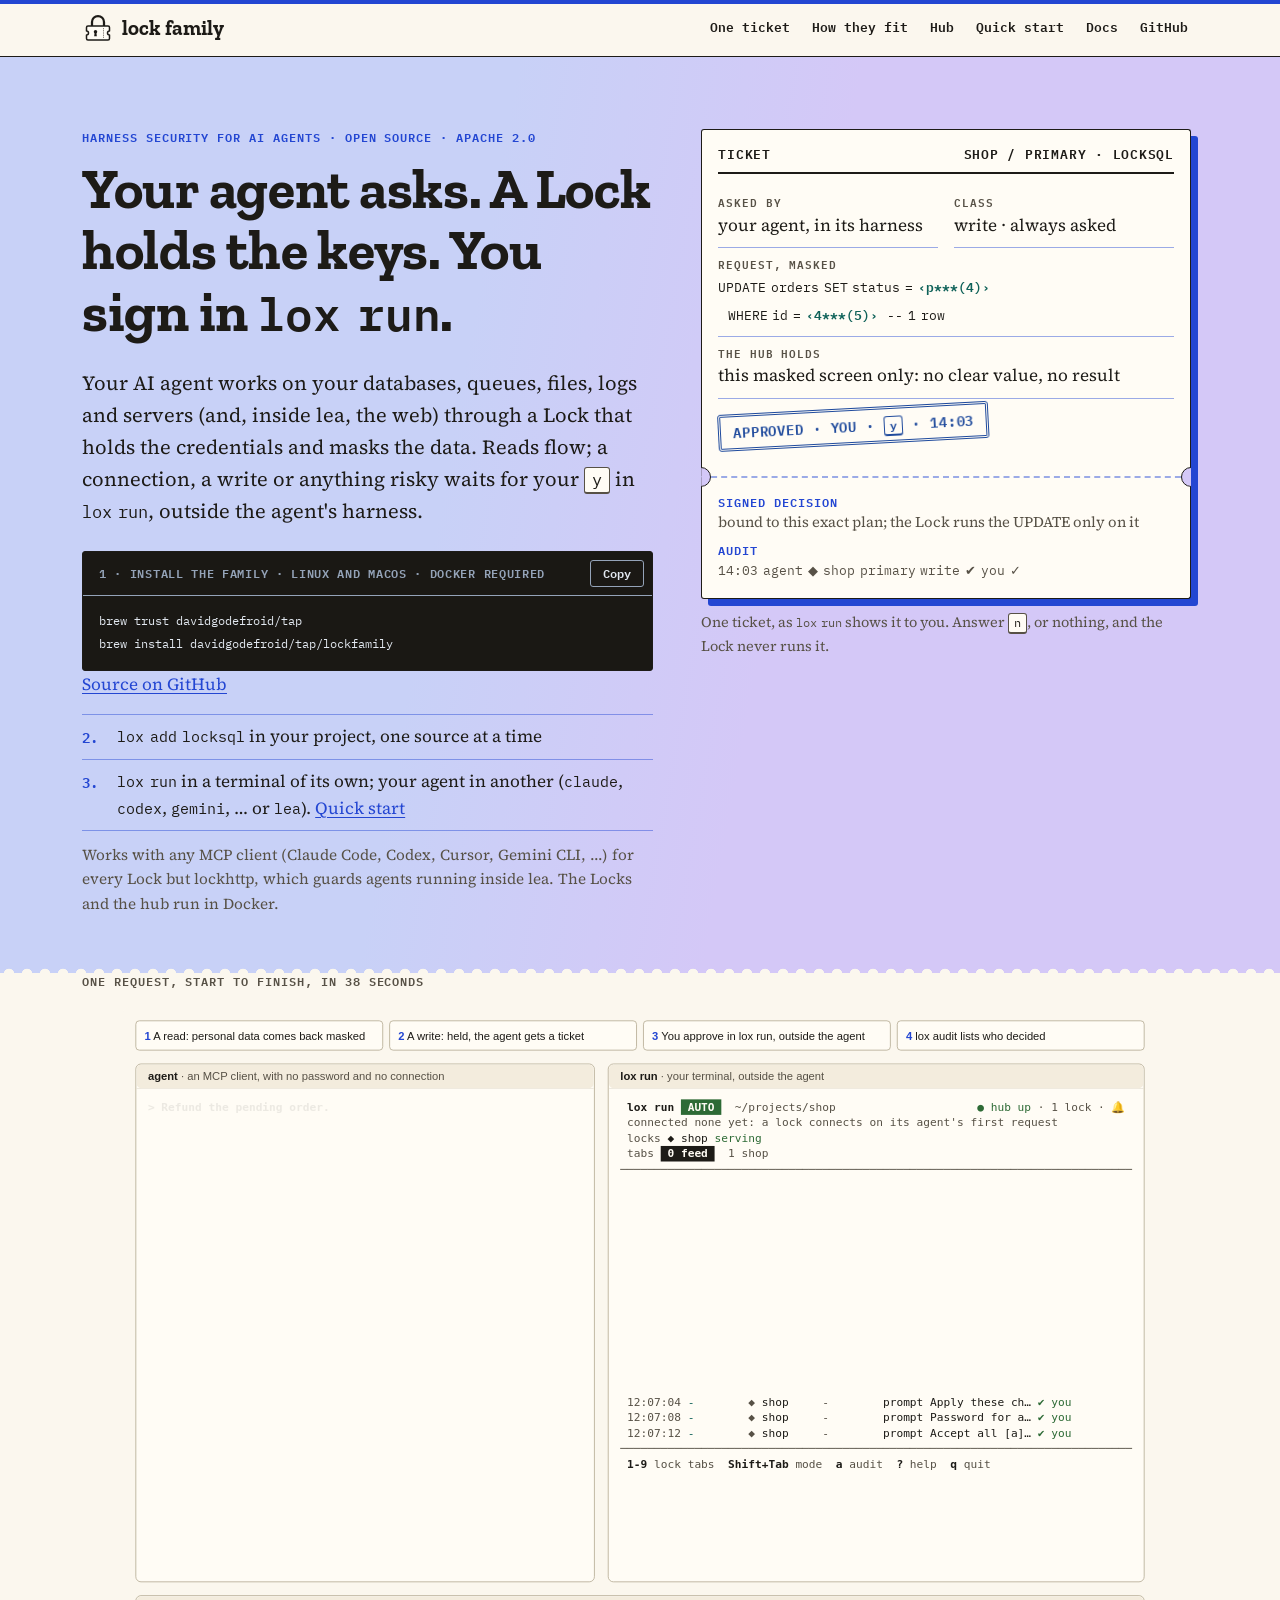
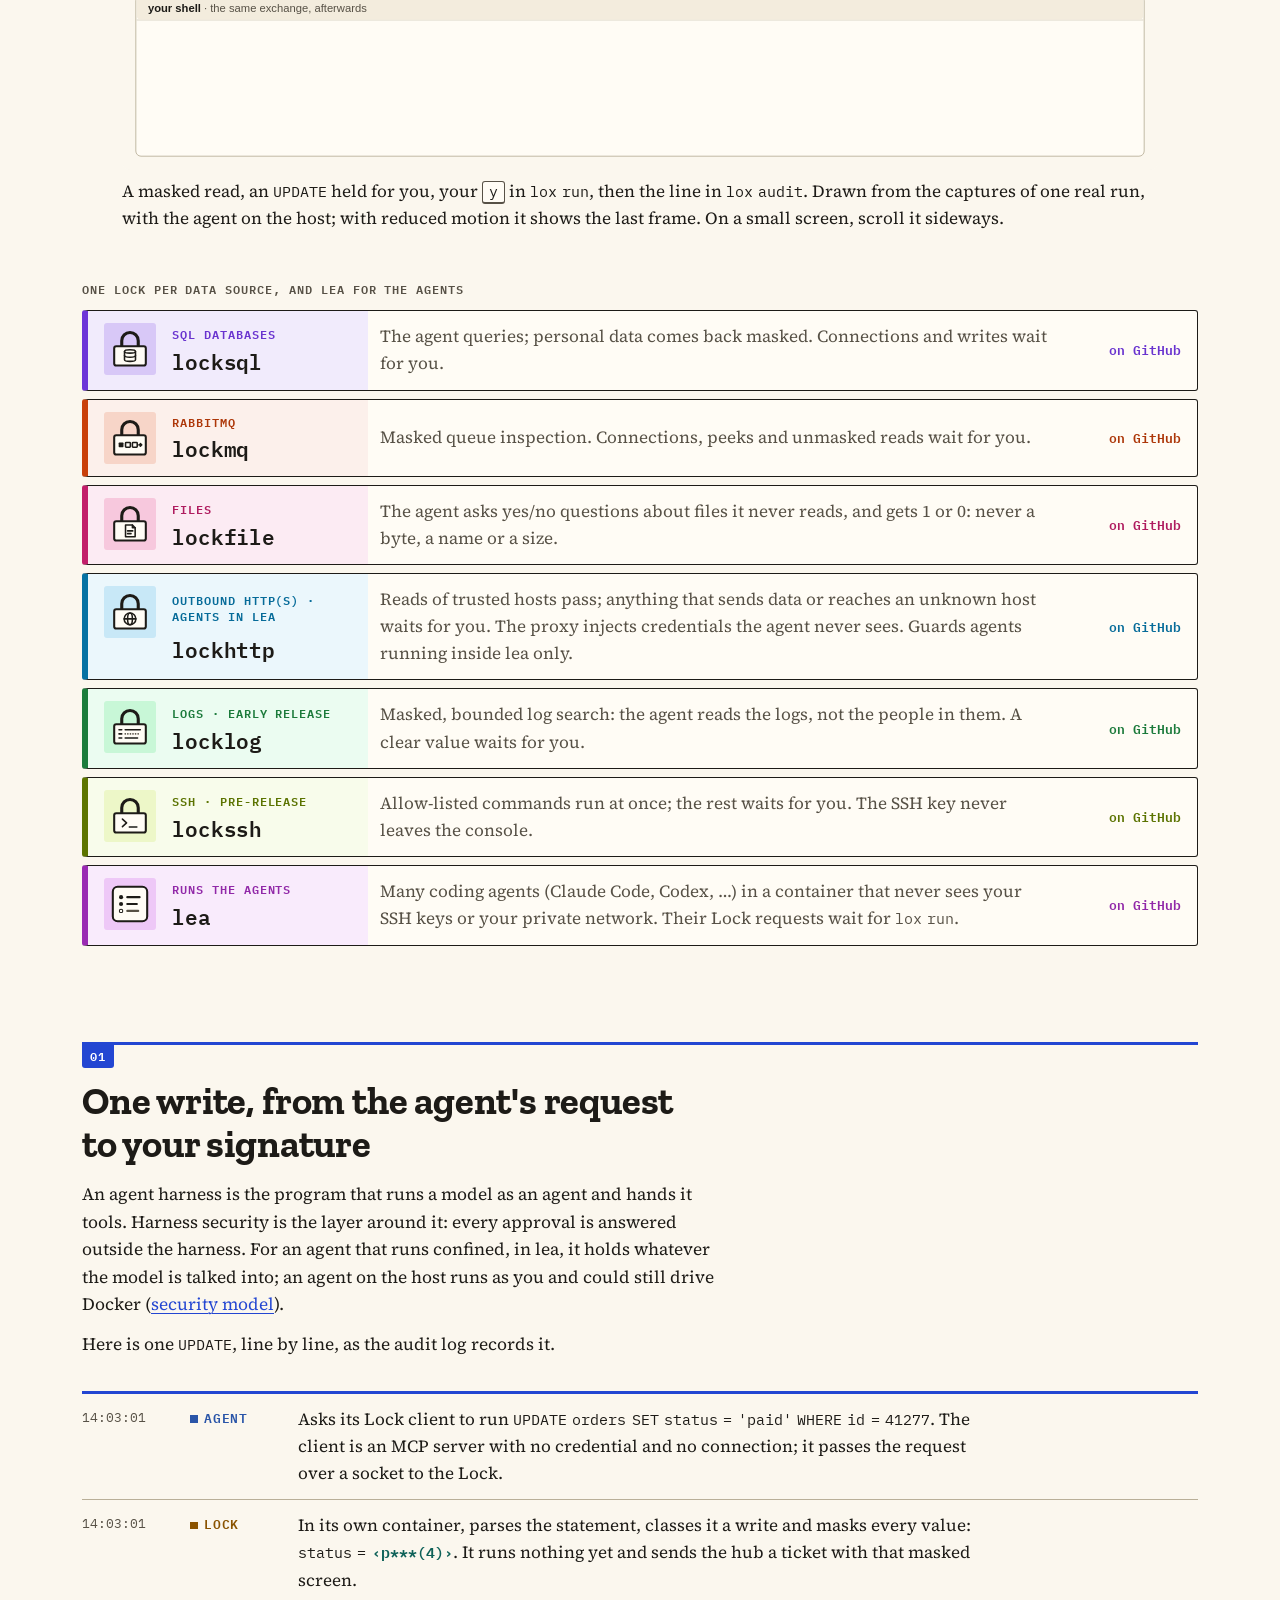
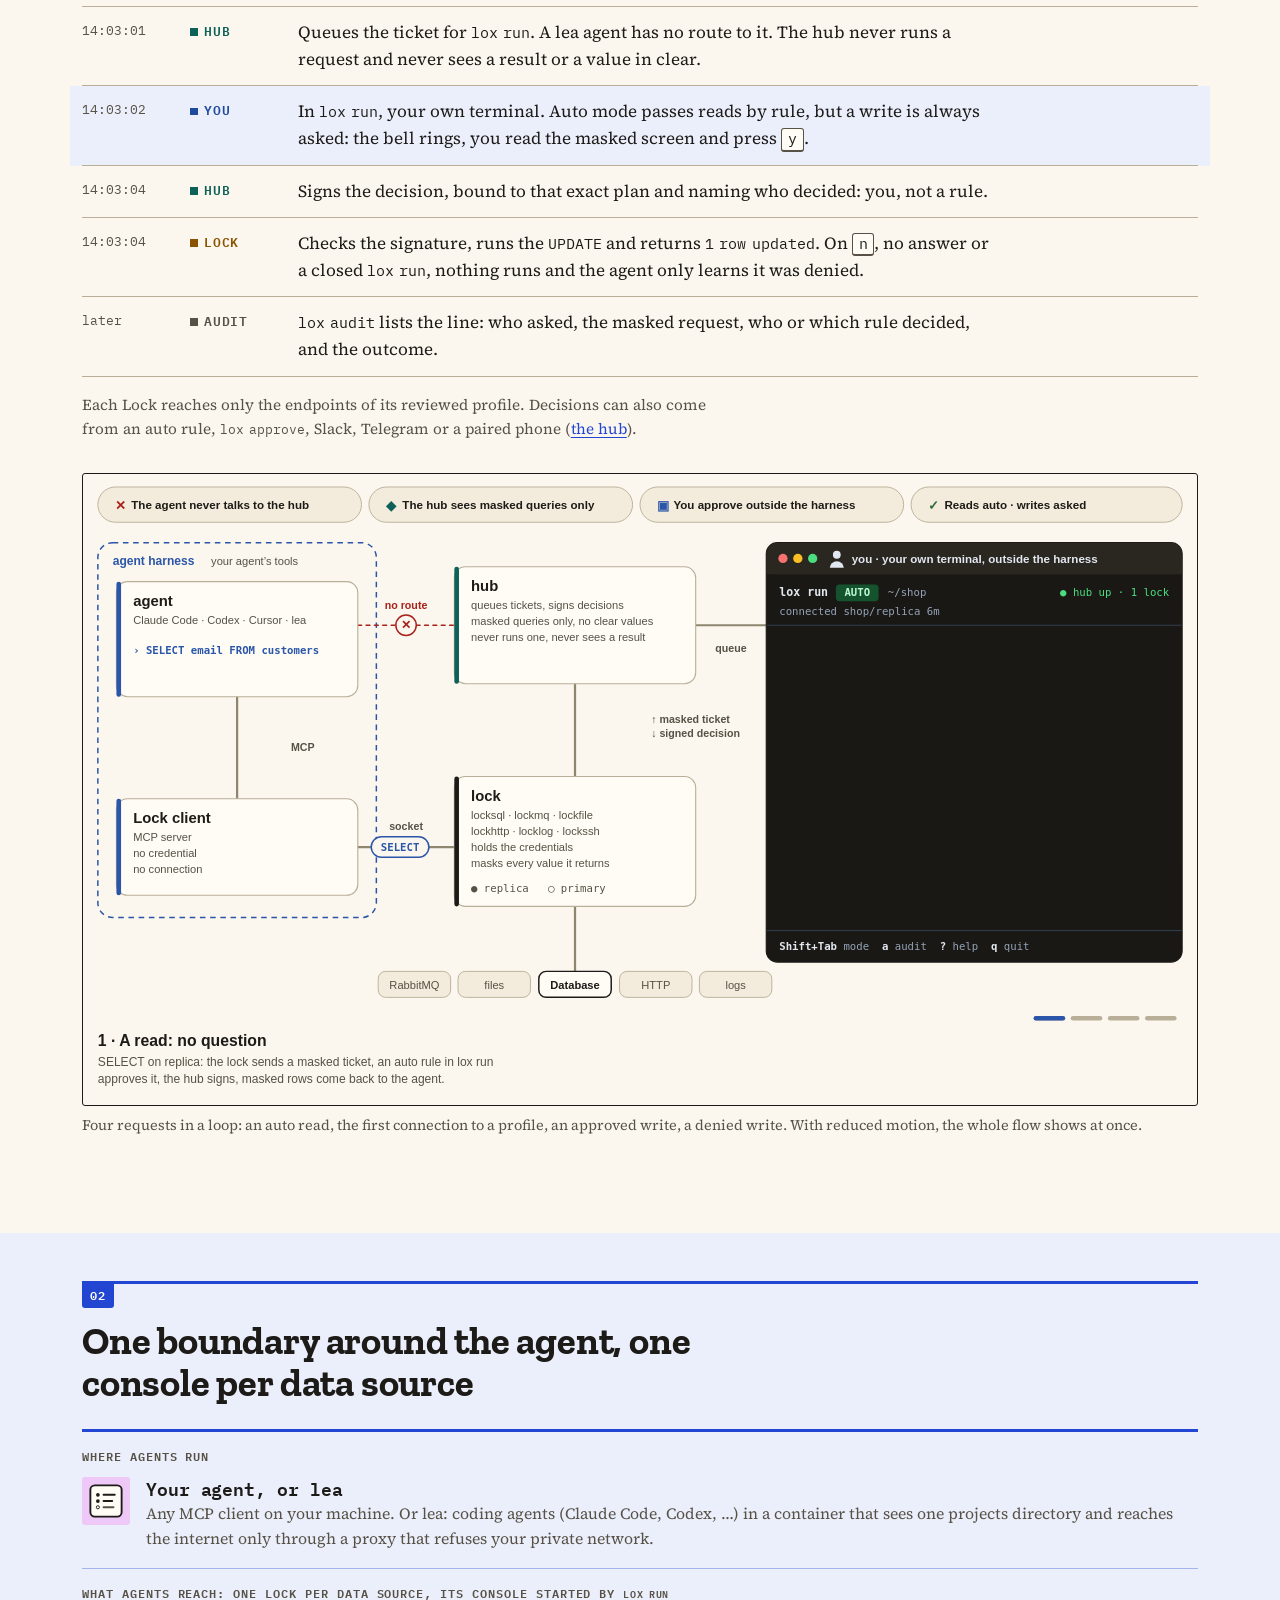
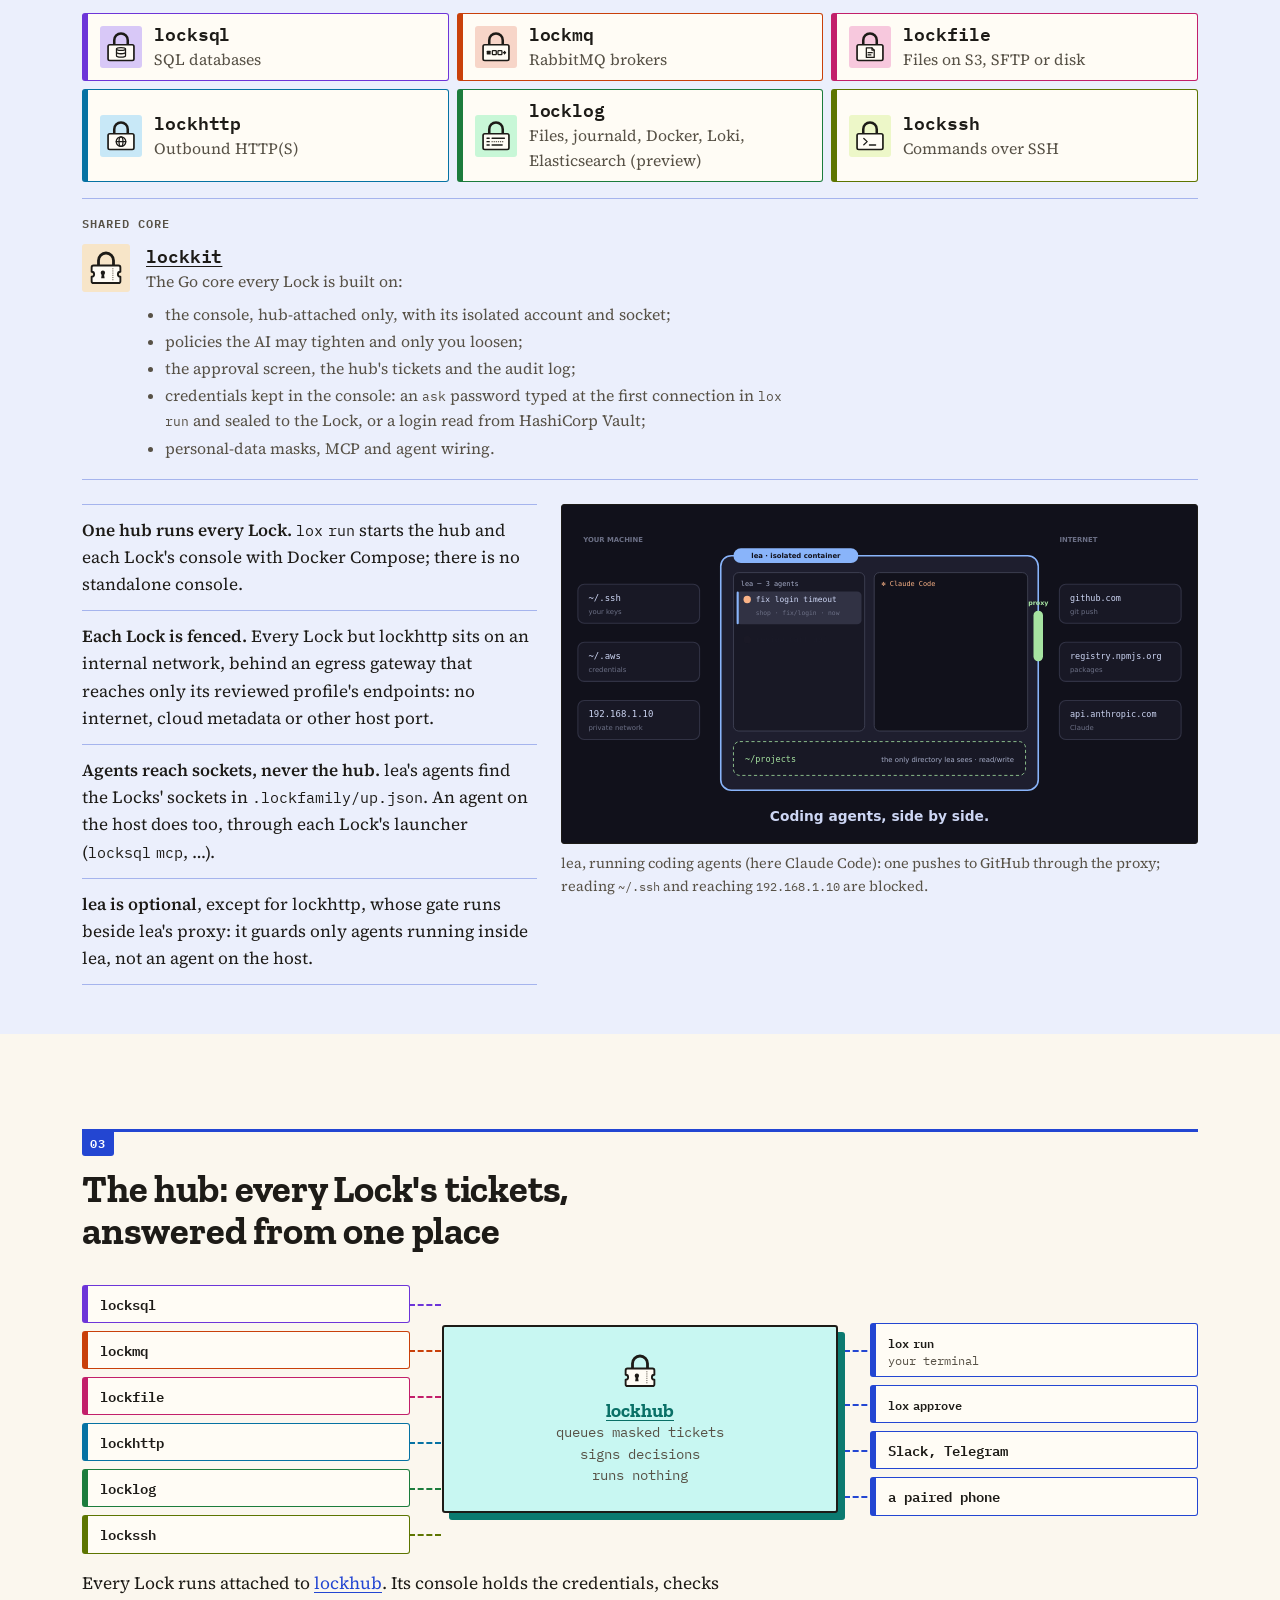
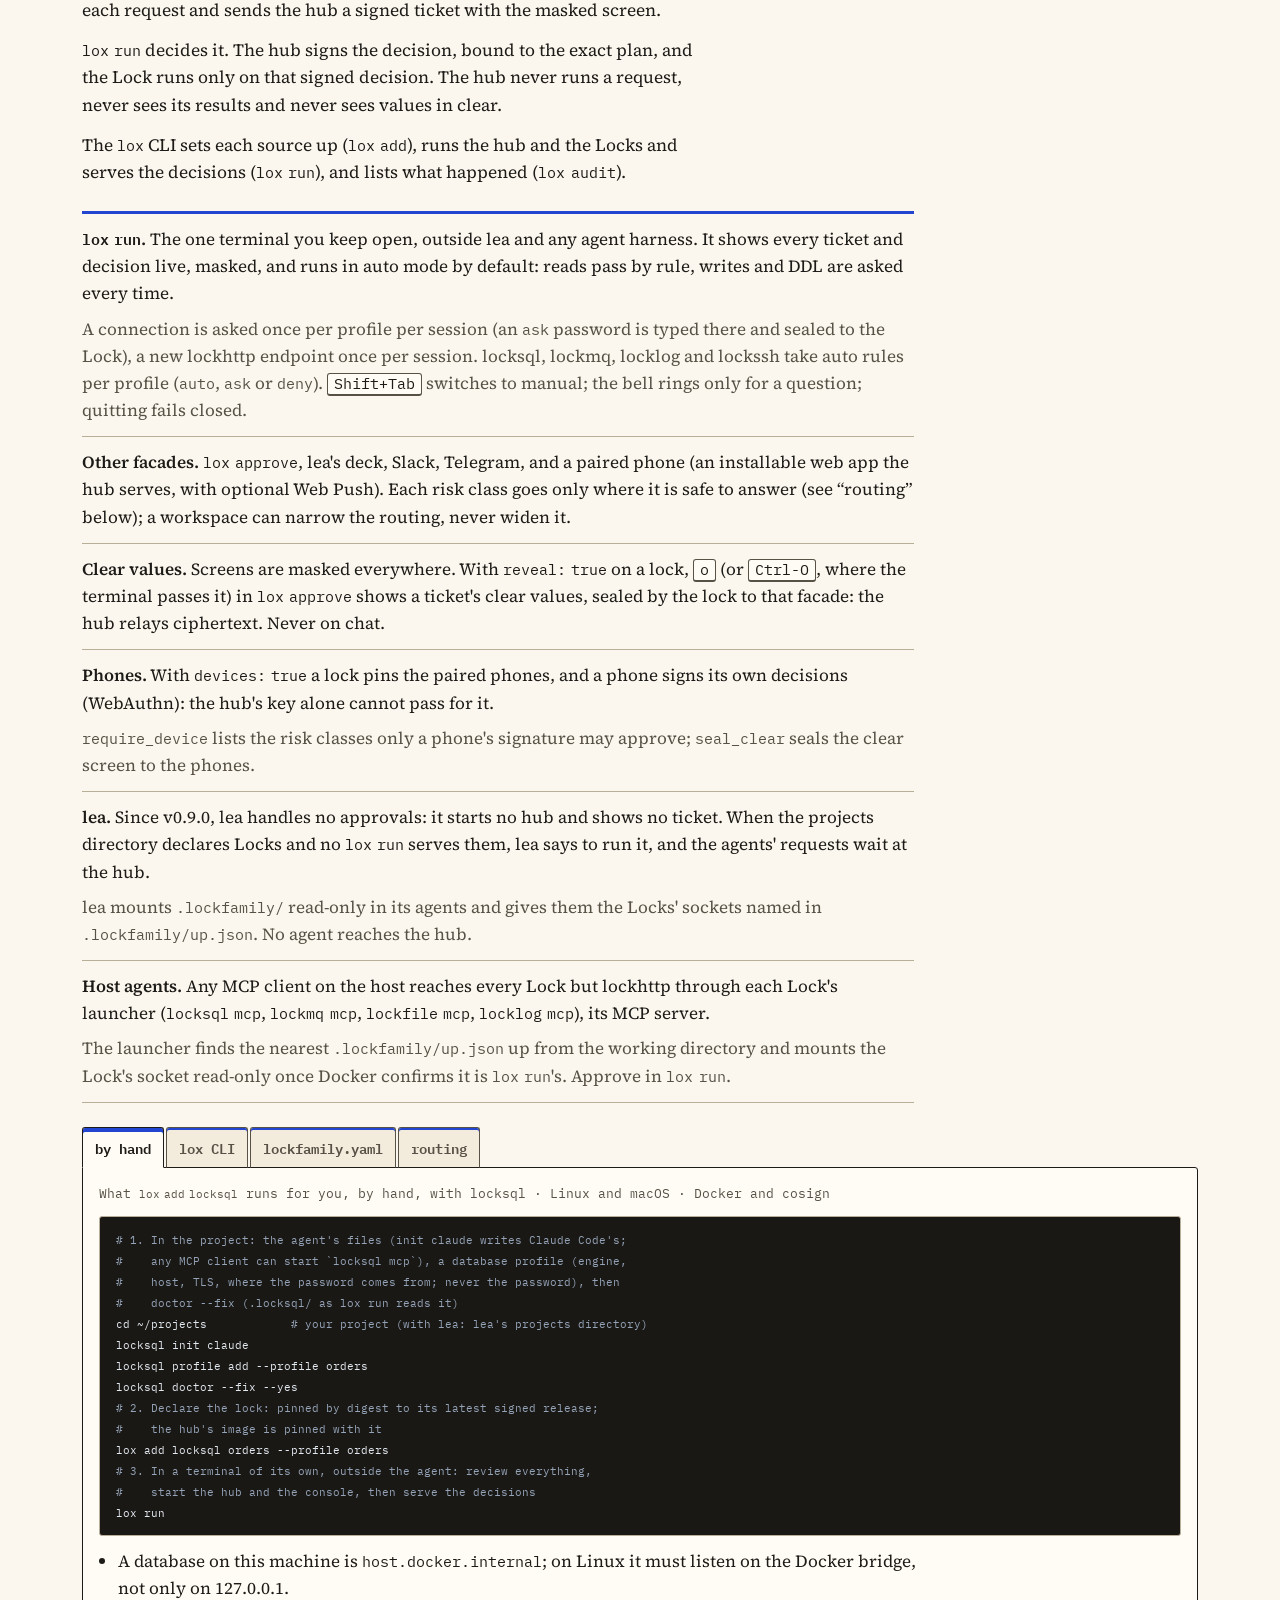
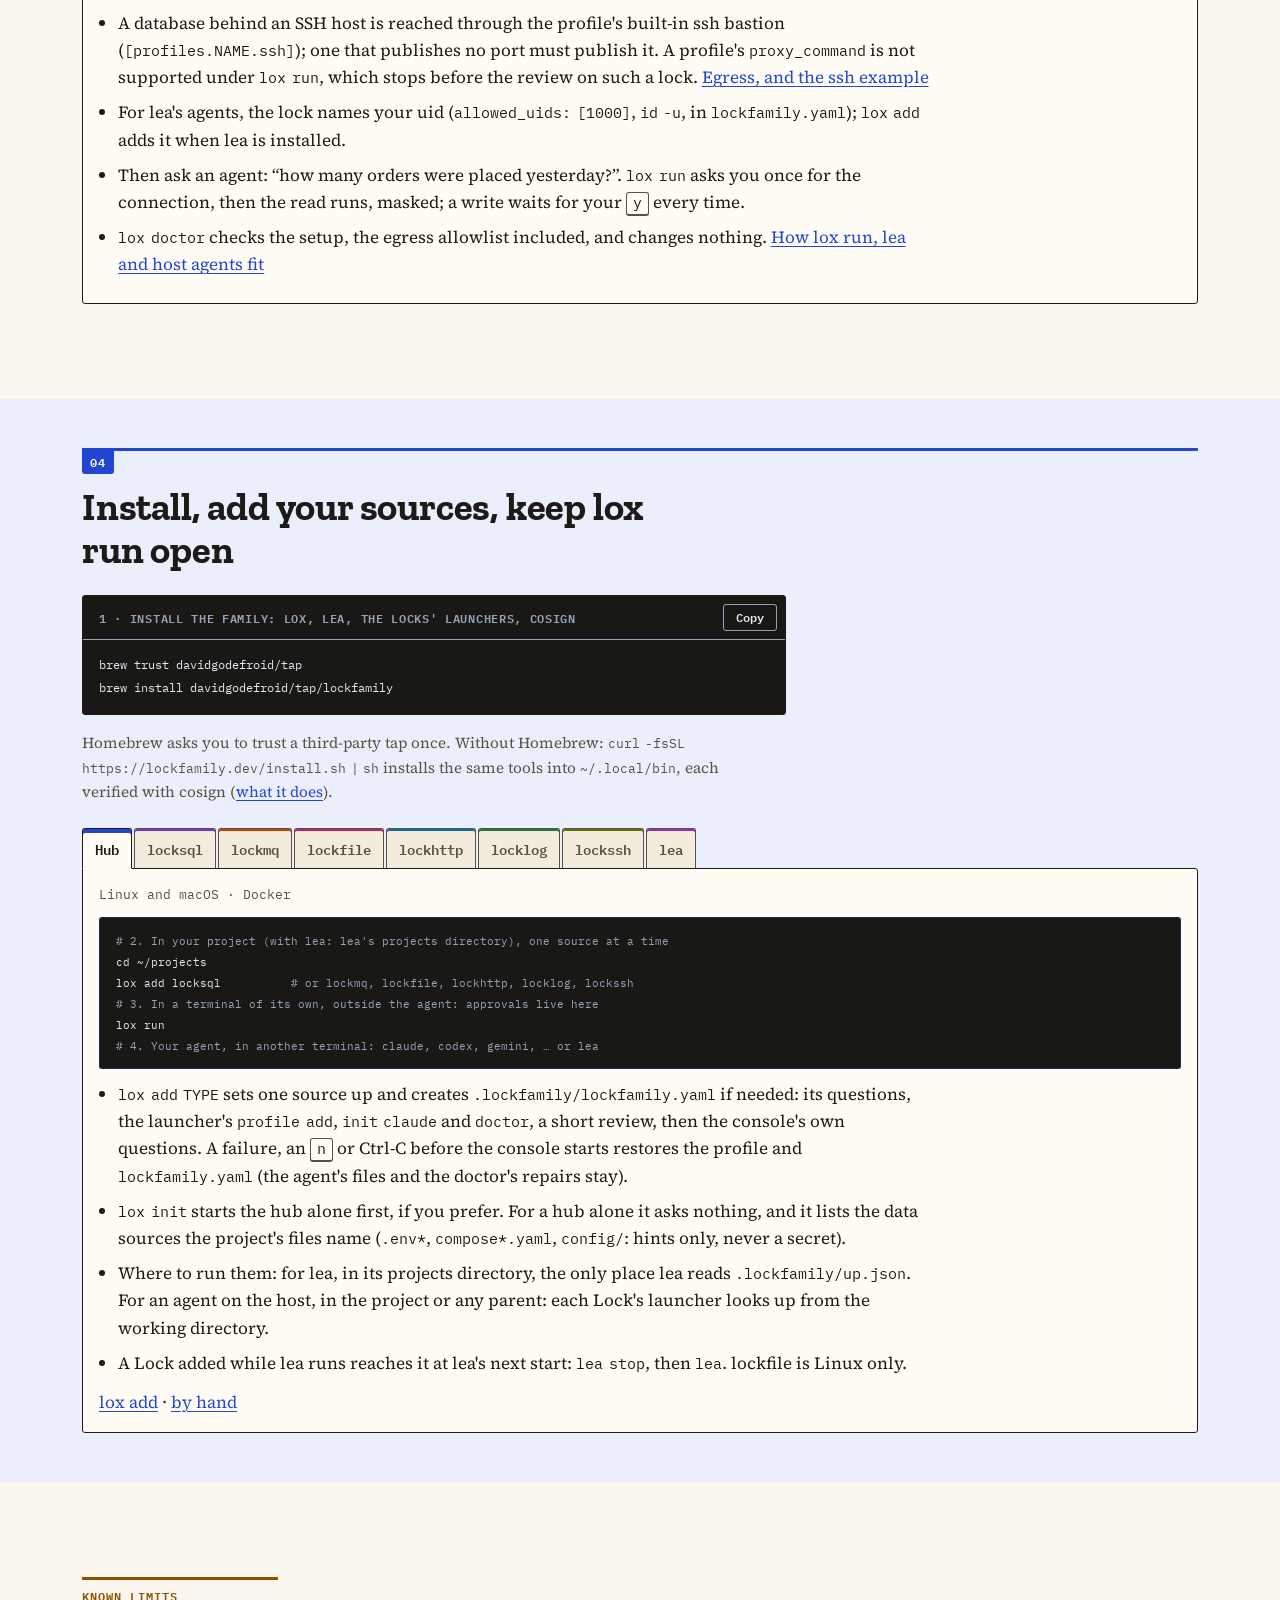
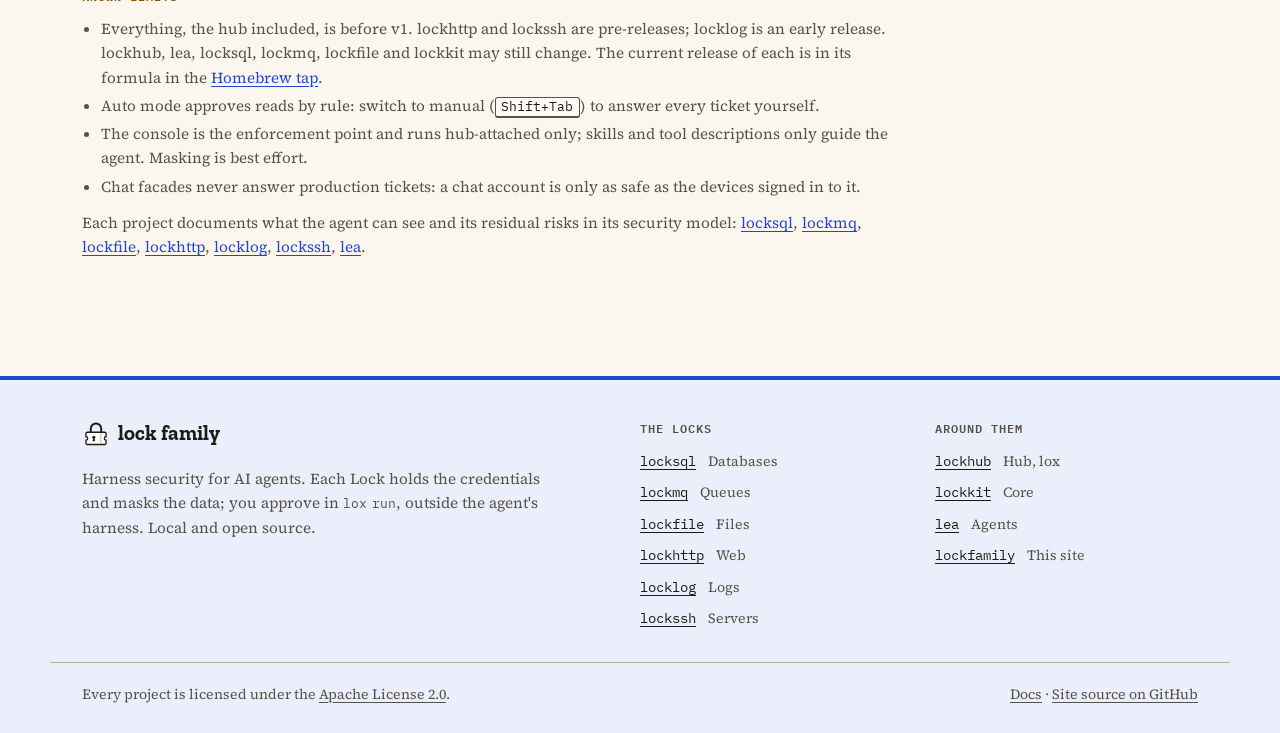
==== commit a8ddbbe3: "Merge remote-tracking branch 'origin/main' into site/67-demo-under-hero" ====
--- a/index.html
+++ b/index.html
@@ -67,6 +67,10 @@
 brew install davidgodefroid/tap/lockfamily</code></pre>
       </div>
 
+      <p class="hero-actions">
+        <a class="button" href="https://github.com/DavidGodefroid/lockfamily" data-stars="assets/stars.json"><span class="button-label">Source on GitHub</span><span class="stars" hidden></span></a>
+      </p>
+
       <ol class="three-steps" start="2" aria-label="Then, in your project">
         <li><code>lox add locksql</code> in your project, one source at a time</li>
         <li><code>lox run</code> in a terminal of its own; your agent in another (<code>claude</code>, <code>codex</code>, <code>gemini</code>, … or <code>lea</code>). <a href="#quick-start">Quick start</a></li>
@@ -90,6 +94,19 @@
         <p><span class="label">audit</span> <code>14:03 agent ◆ shop primary write ✔ you ✓</code></p>
       </div>
       <figcaption id="ticket-caption">One ticket, as <code>lox run</code> shows it to you. Answer <kbd>n</kbd>, or nothing, and the Lock never runs it.</figcaption>
+    </figure>
+  </section>
+
+  <section class="demo-section wrap" aria-labelledby="demo-title">
+    <h2 id="demo-title" class="label">One request, start to finish, in 38 seconds</h2>
+    <figure class="demo">
+      <div class="demo-frame" tabindex="0" role="group" aria-label="The demo; scroll sideways on a small screen">
+        <picture>
+          <source media="(prefers-color-scheme: dark)" srcset="assets/demo-dark.svg">
+          <img src="assets/demo-light.svg" width="1200" height="884" loading="lazy" decoding="async" alt="Demo, 38 seconds: an agent on the left, lox run on the right, your shell below. Step 1: the agent reads the pending order through locksql; the customer's name and email come back as &lt;redacted&gt;, and lox run logs the read as approved by an auto rule. Step 2: the agent asks for an UPDATE of the order's status; it gets a pending ticket, and lox run shows a question card with the statement, its values masked. Step 3: you press y in lox run, outside the agent; the agent runs the write with the decided ticket and one row changes. Step 4: lox audit lists both exchanges, the read decided by an auto rule and the write by a human.">
+        </picture>
+      </div>
+      <figcaption>A masked read, an <code>UPDATE</code> held for you, your <kbd>y</kbd> in <code>lox run</code>, then the line in <code>lox audit</code>. Drawn from the captures of one real run, with the agent on the host; with reduced motion it shows the last frame. <span class="demo-hint">On a small screen, scroll it sideways.</span></figcaption>
     </figure>
   </section>
 
@@ -397,7 +414,7 @@
       <pre class="term" tabindex="0" aria-label="Install commands"><code>brew trust davidgodefroid/tap
 brew install davidgodefroid/tap/lockfamily</code></pre>
     </div>
-    <p class="section-note">Homebrew asks you to trust a third-party tap once. Without Homebrew: <code>curl -fsSL https://lockfamily.dev/install.sh | sh</code> installs the same tools into <code>~/.local/bin</code>, each verified with cosign (<a href="https://github.com/DavidGodefroid/lockfamily/blob/main/docs/install.md">what it does</a>). The script itself is signed: <a href="https://github.com/DavidGodefroid/lockfamily/blob/main/docs/install.md#verifying-the-installer">check it with cosign before you run it</a>.</p>
+    <p class="section-note">Homebrew asks you to trust a third-party tap once. Without Homebrew: <code>curl -fsSL https://lockfamily.dev/install.sh | sh</code> installs the same tools into <code>~/.local/bin</code>, each verified with cosign (<a href="https://github.com/DavidGodefroid/lockfamily/blob/main/docs/install.md">what it does</a>).</p>
 
     <div class="qs" data-tabs>
       <div class="qs-tabs" role="tablist" aria-label="Product">
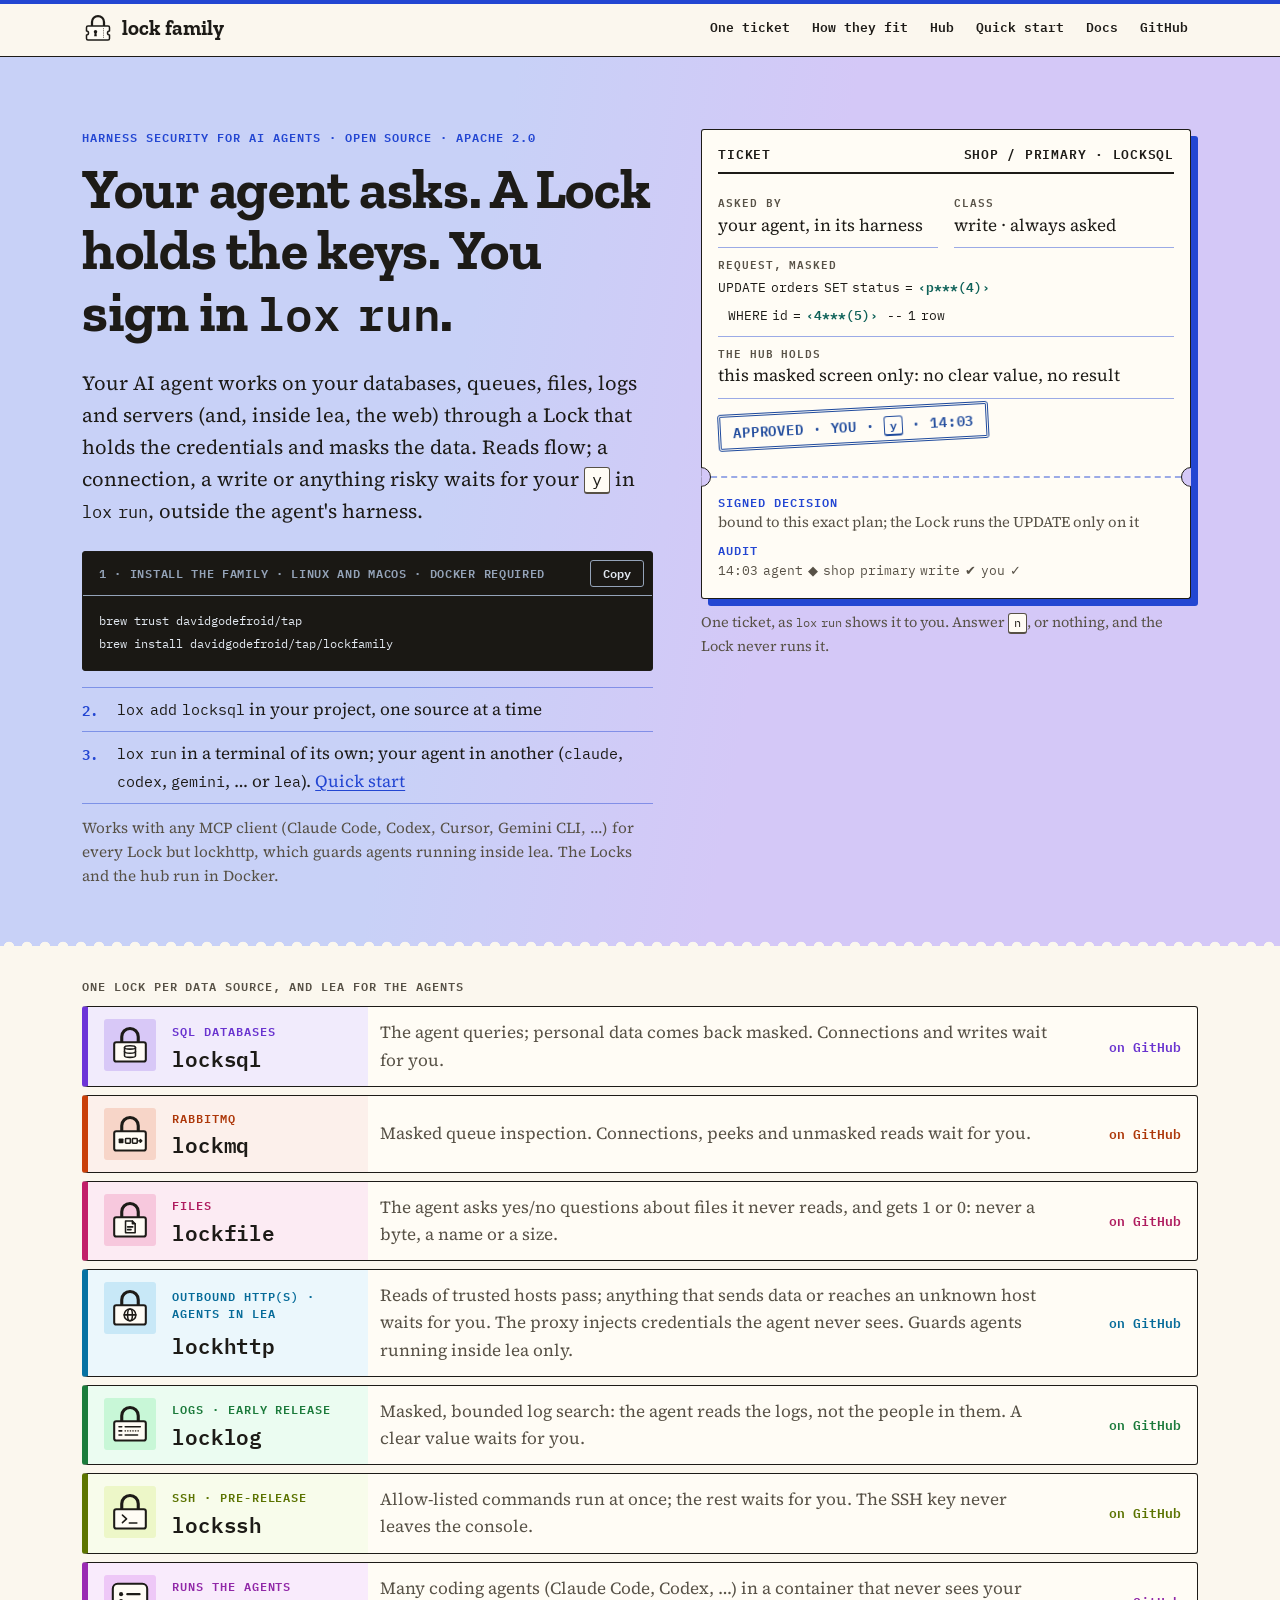
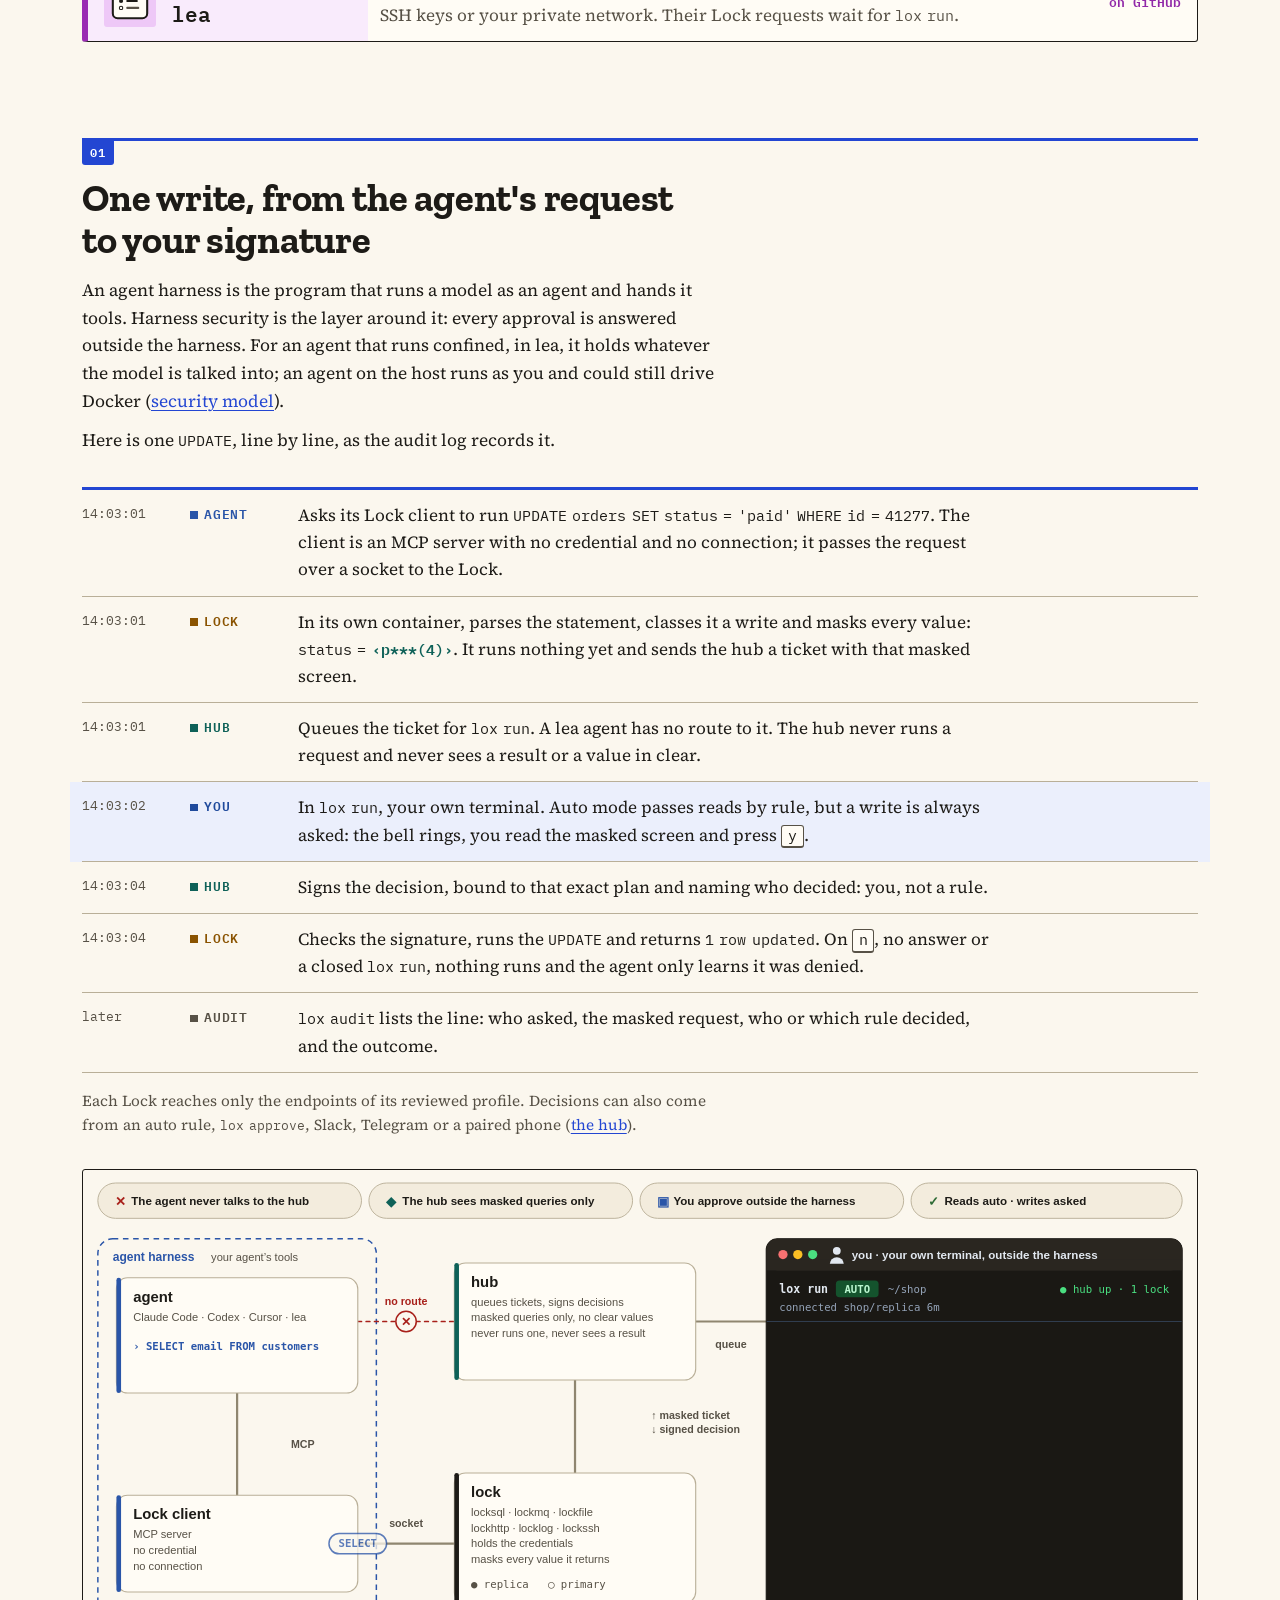
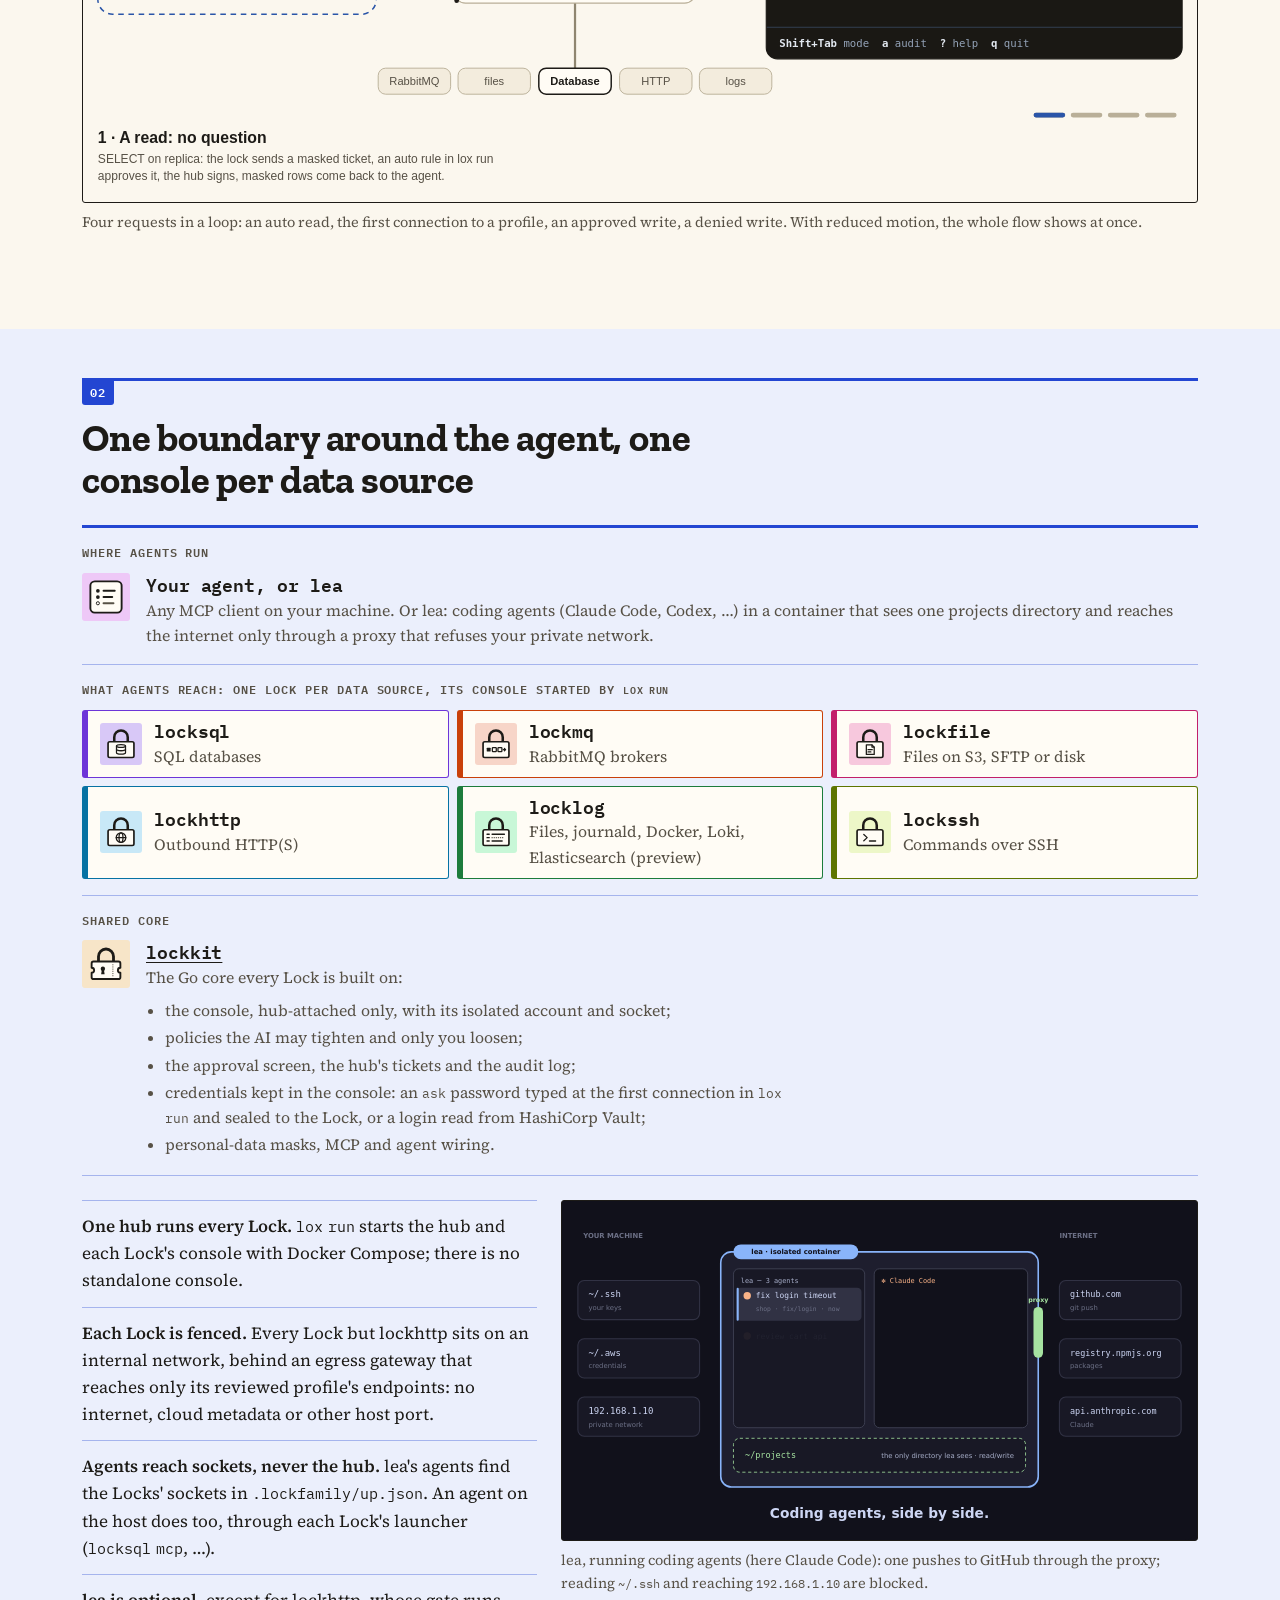
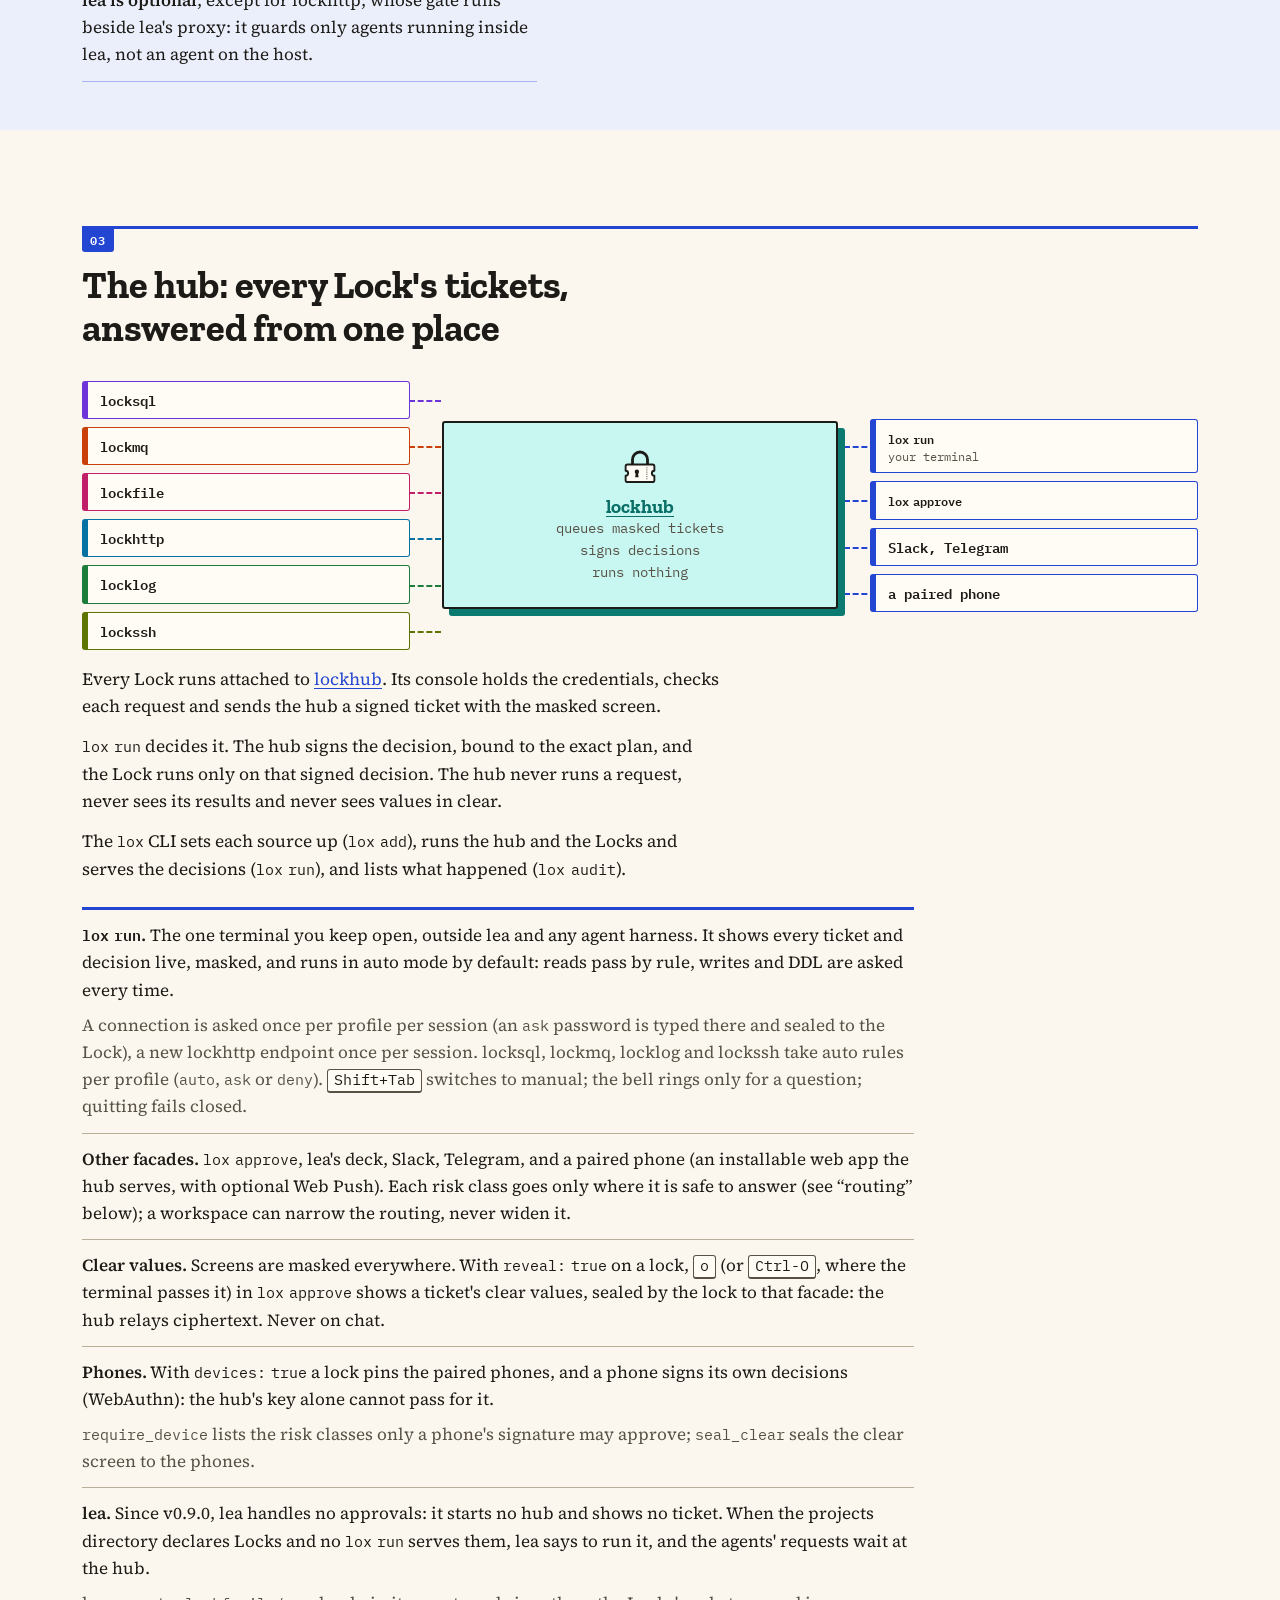
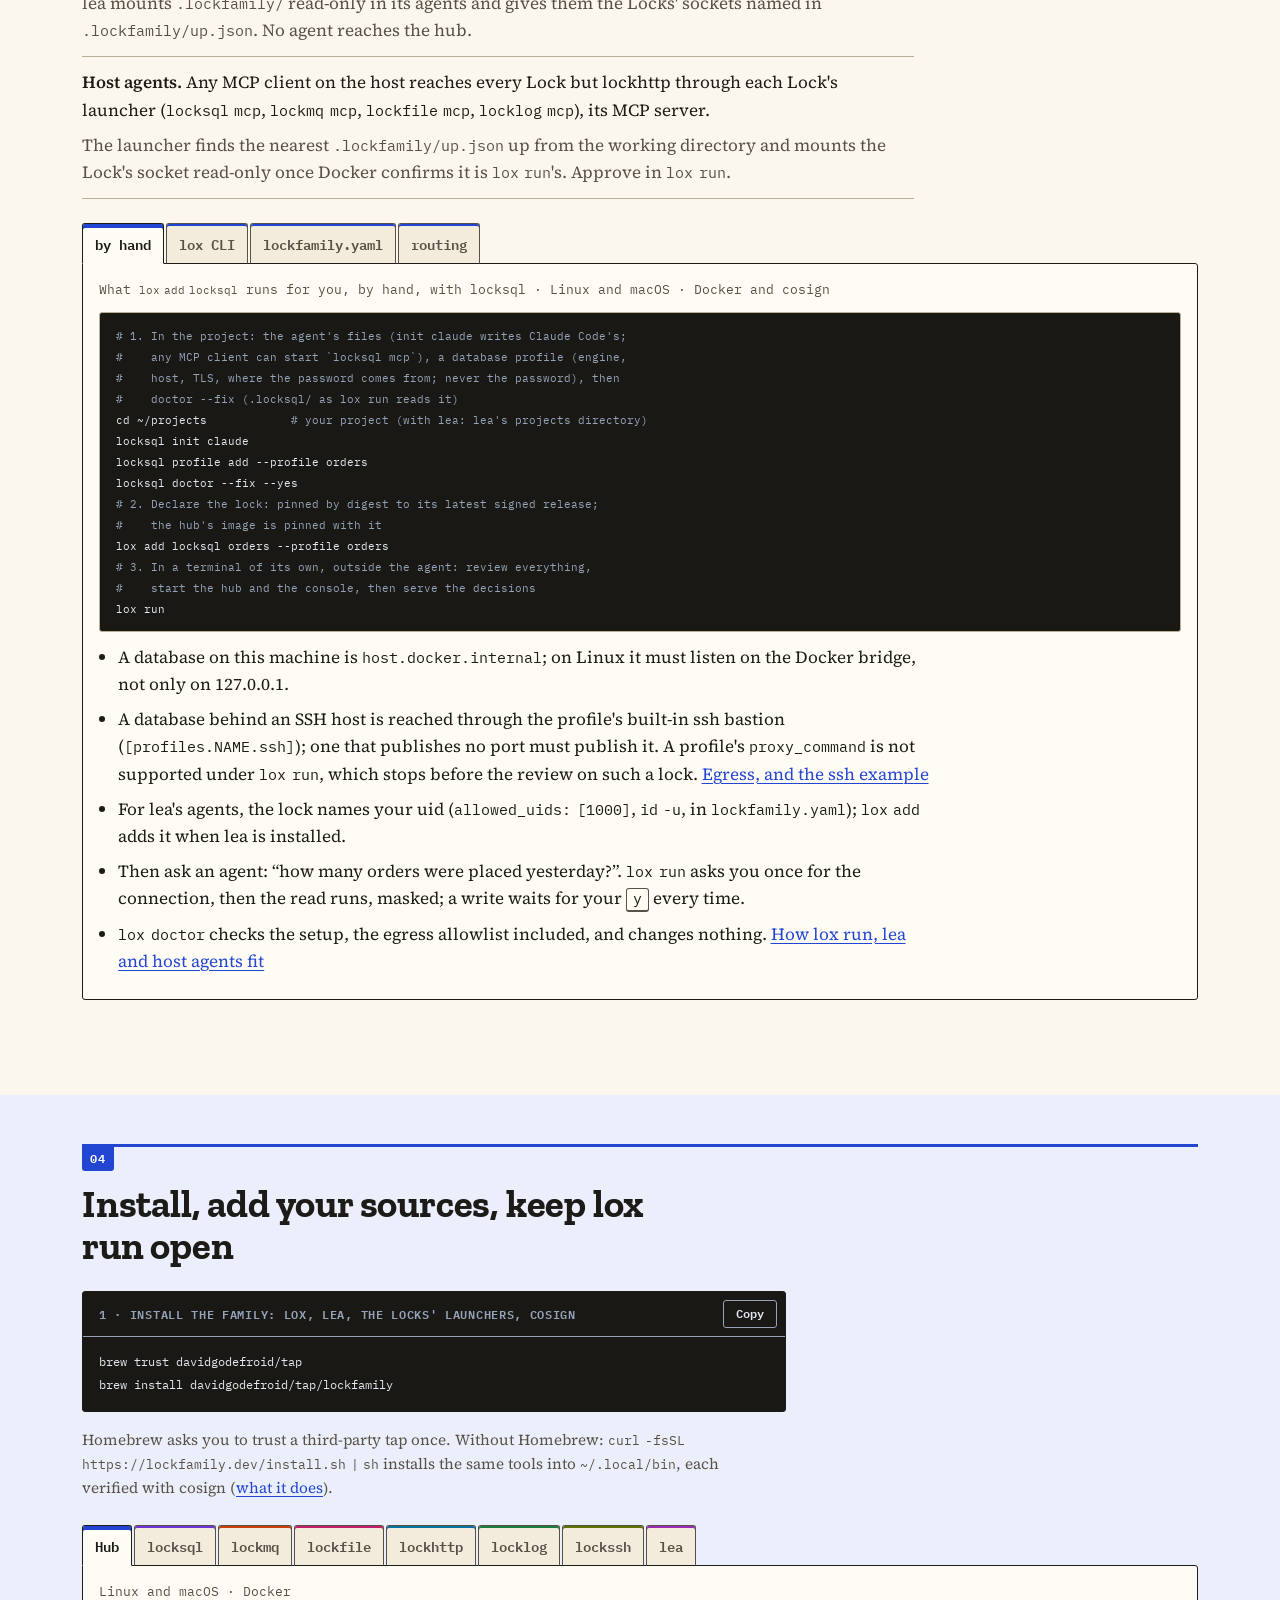
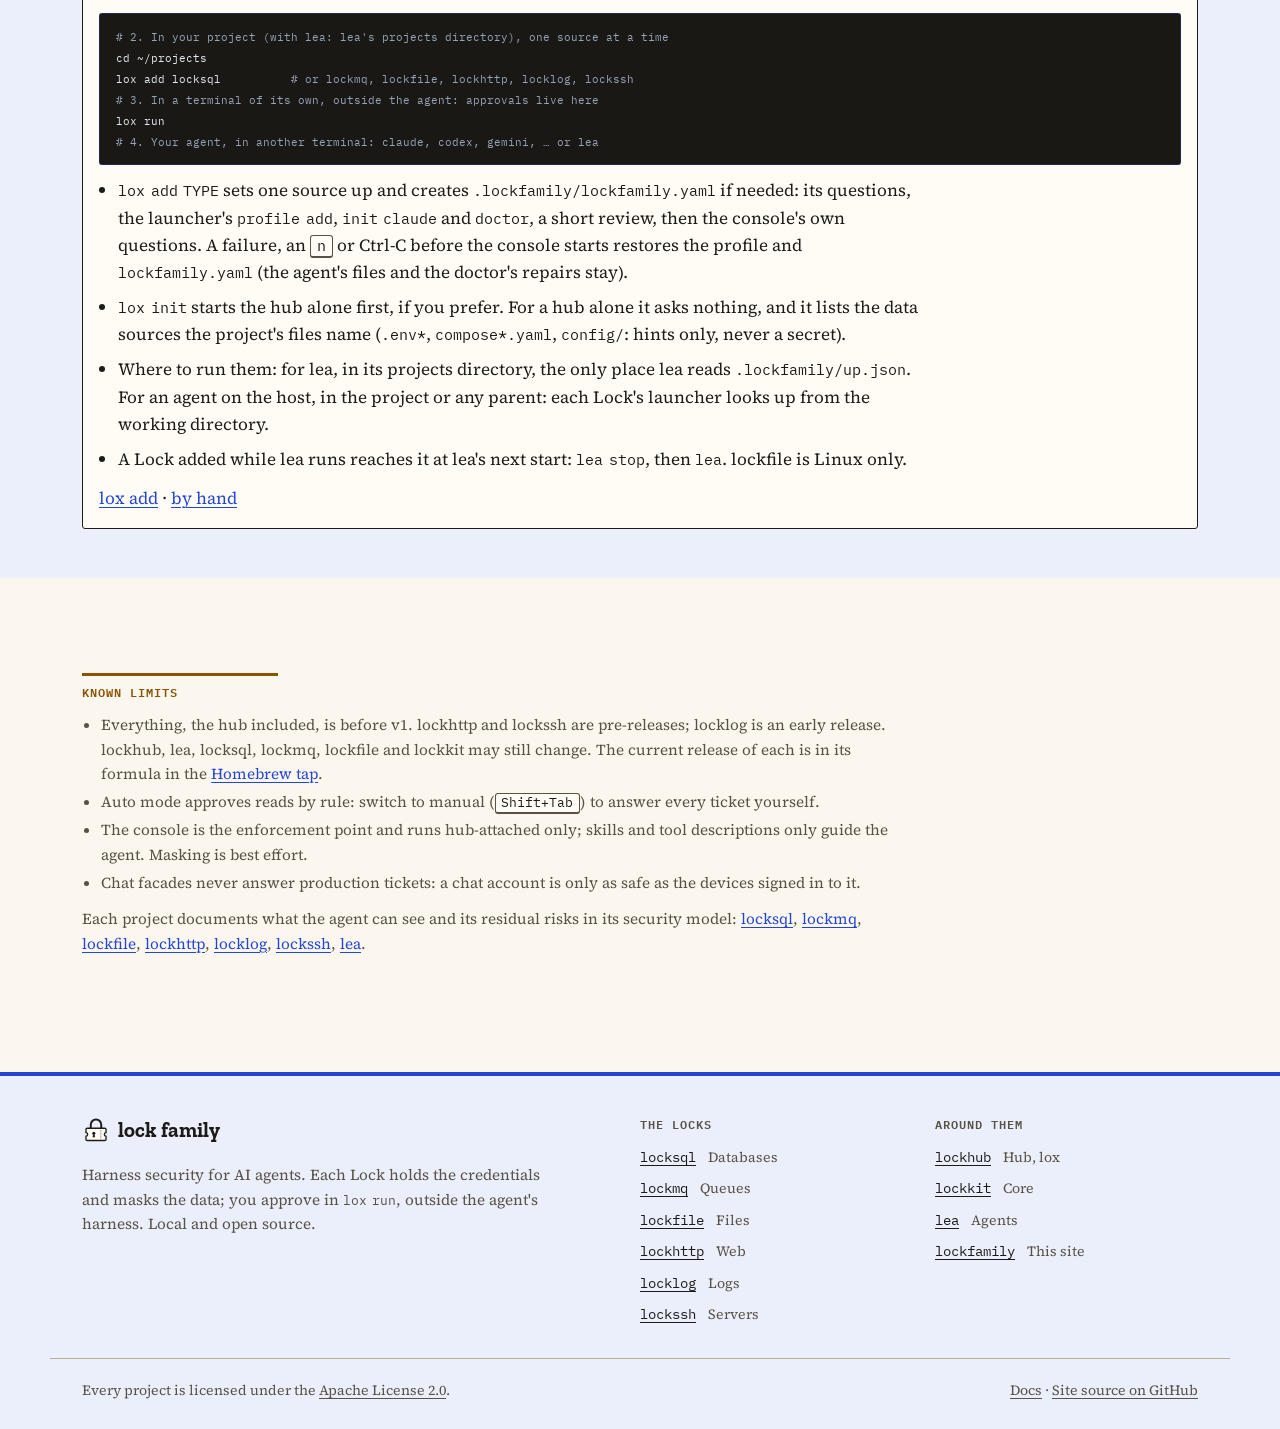
==== commit b66fc435: "Merge remote-tracking branch 'origin/main' into docs/63-contributing" ====
--- a/index.html
+++ b/index.html
@@ -67,10 +67,6 @@
 brew install davidgodefroid/tap/lockfamily</code></pre>
       </div>
 
-      <p class="hero-actions">
-        <a class="button" href="https://github.com/DavidGodefroid/lockfamily" data-stars="assets/stars.json"><span class="button-label">Source on GitHub</span><span class="stars" hidden></span></a>
-      </p>
-
       <ol class="three-steps" start="2" aria-label="Then, in your project">
         <li><code>lox add locksql</code> in your project, one source at a time</li>
         <li><code>lox run</code> in a terminal of its own; your agent in another (<code>claude</code>, <code>codex</code>, <code>gemini</code>, … or <code>lea</code>). <a href="#quick-start">Quick start</a></li>
@@ -94,19 +90,6 @@
         <p><span class="label">audit</span> <code>14:03 agent ◆ shop primary write ✔ you ✓</code></p>
       </div>
       <figcaption id="ticket-caption">One ticket, as <code>lox run</code> shows it to you. Answer <kbd>n</kbd>, or nothing, and the Lock never runs it.</figcaption>
-    </figure>
-  </section>
-
-  <section class="demo-section wrap" aria-labelledby="demo-title">
-    <h2 id="demo-title" class="label">One request, start to finish, in 38 seconds</h2>
-    <figure class="demo">
-      <div class="demo-frame" tabindex="0" role="group" aria-label="The demo; scroll sideways on a small screen">
-        <picture>
-          <source media="(prefers-color-scheme: dark)" srcset="assets/demo-dark.svg">
-          <img src="assets/demo-light.svg" width="1200" height="884" loading="lazy" decoding="async" alt="Demo, 38 seconds: an agent on the left, lox run on the right, your shell below. Step 1: the agent reads the pending order through locksql; the customer's name and email come back as &lt;redacted&gt;, and lox run logs the read as approved by an auto rule. Step 2: the agent asks for an UPDATE of the order's status; it gets a pending ticket, and lox run shows a question card with the statement, its values masked. Step 3: you press y in lox run, outside the agent; the agent runs the write with the decided ticket and one row changes. Step 4: lox audit lists both exchanges, the read decided by an auto rule and the write by a human.">
-        </picture>
-      </div>
-      <figcaption>A masked read, an <code>UPDATE</code> held for you, your <kbd>y</kbd> in <code>lox run</code>, then the line in <code>lox audit</code>. Drawn from the captures of one real run, with the agent on the host; with reduced motion it shows the last frame. <span class="demo-hint">On a small screen, scroll it sideways.</span></figcaption>
     </figure>
   </section>
 
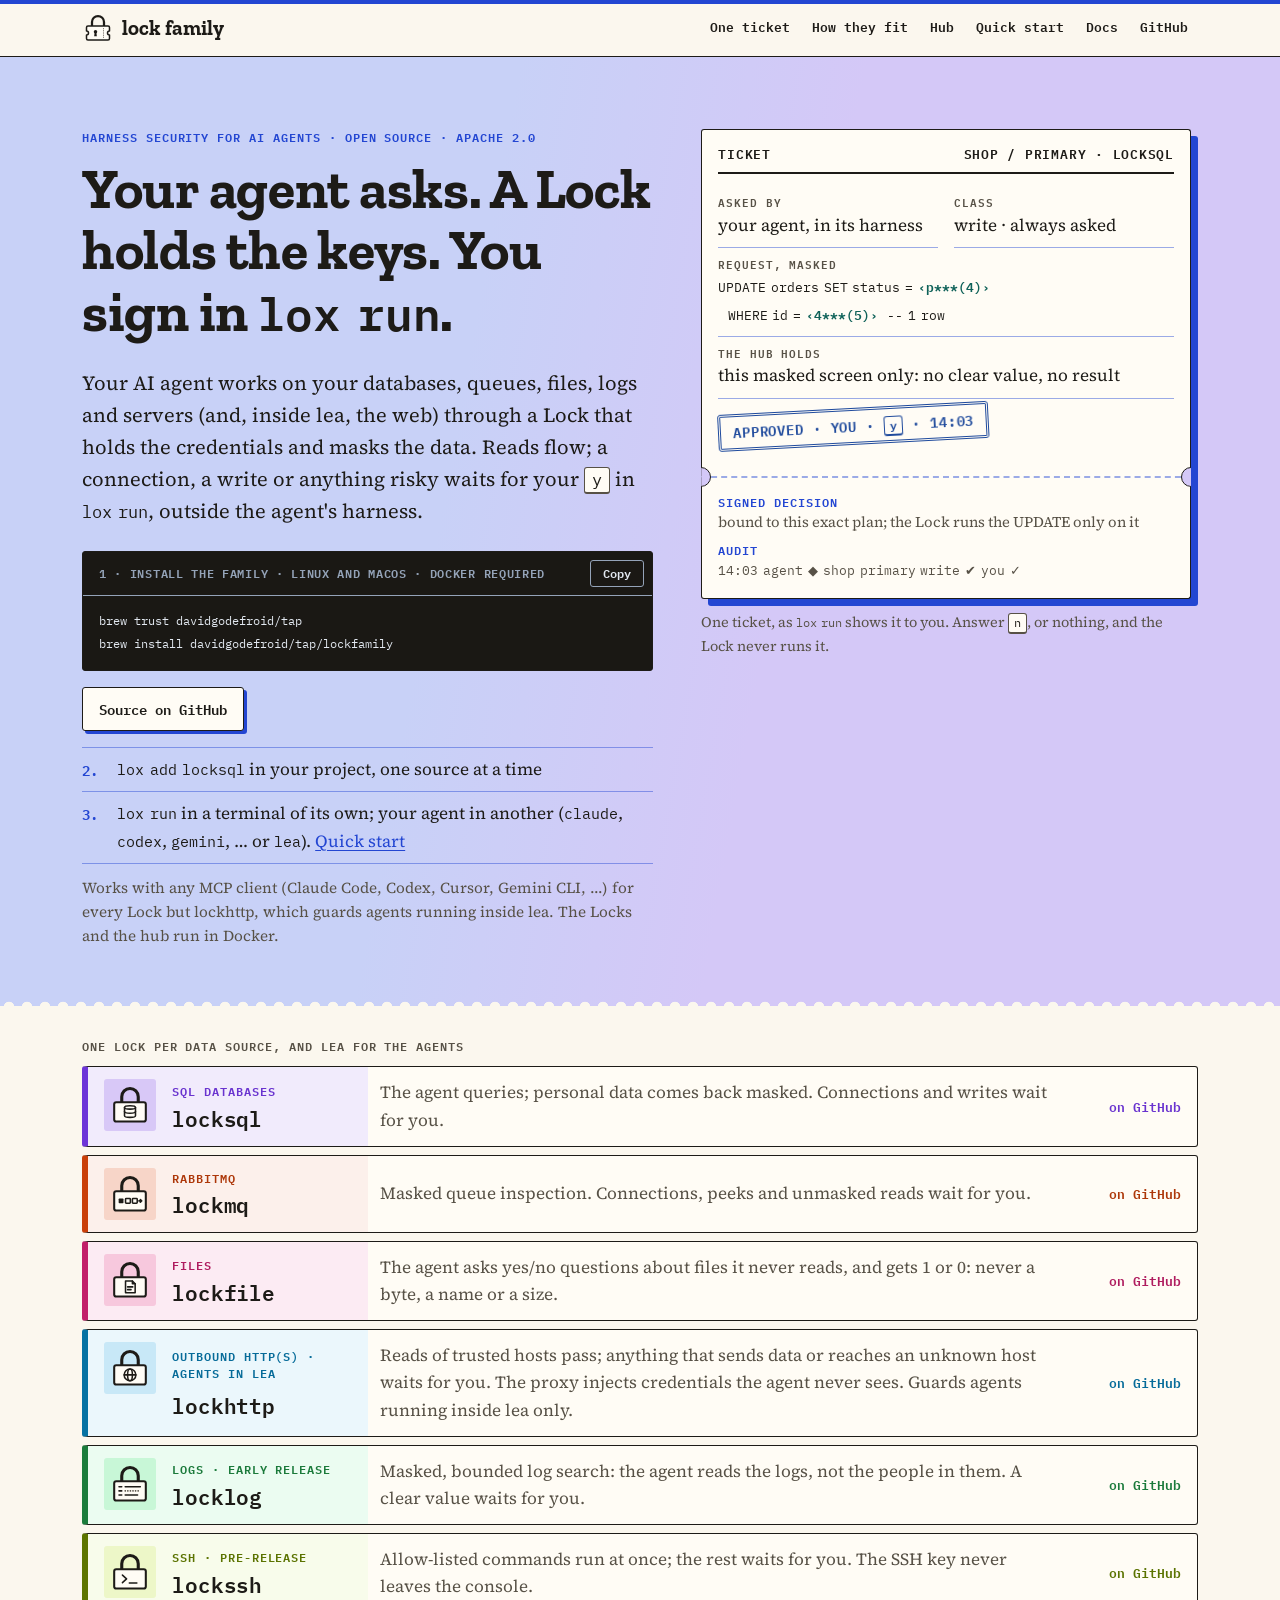
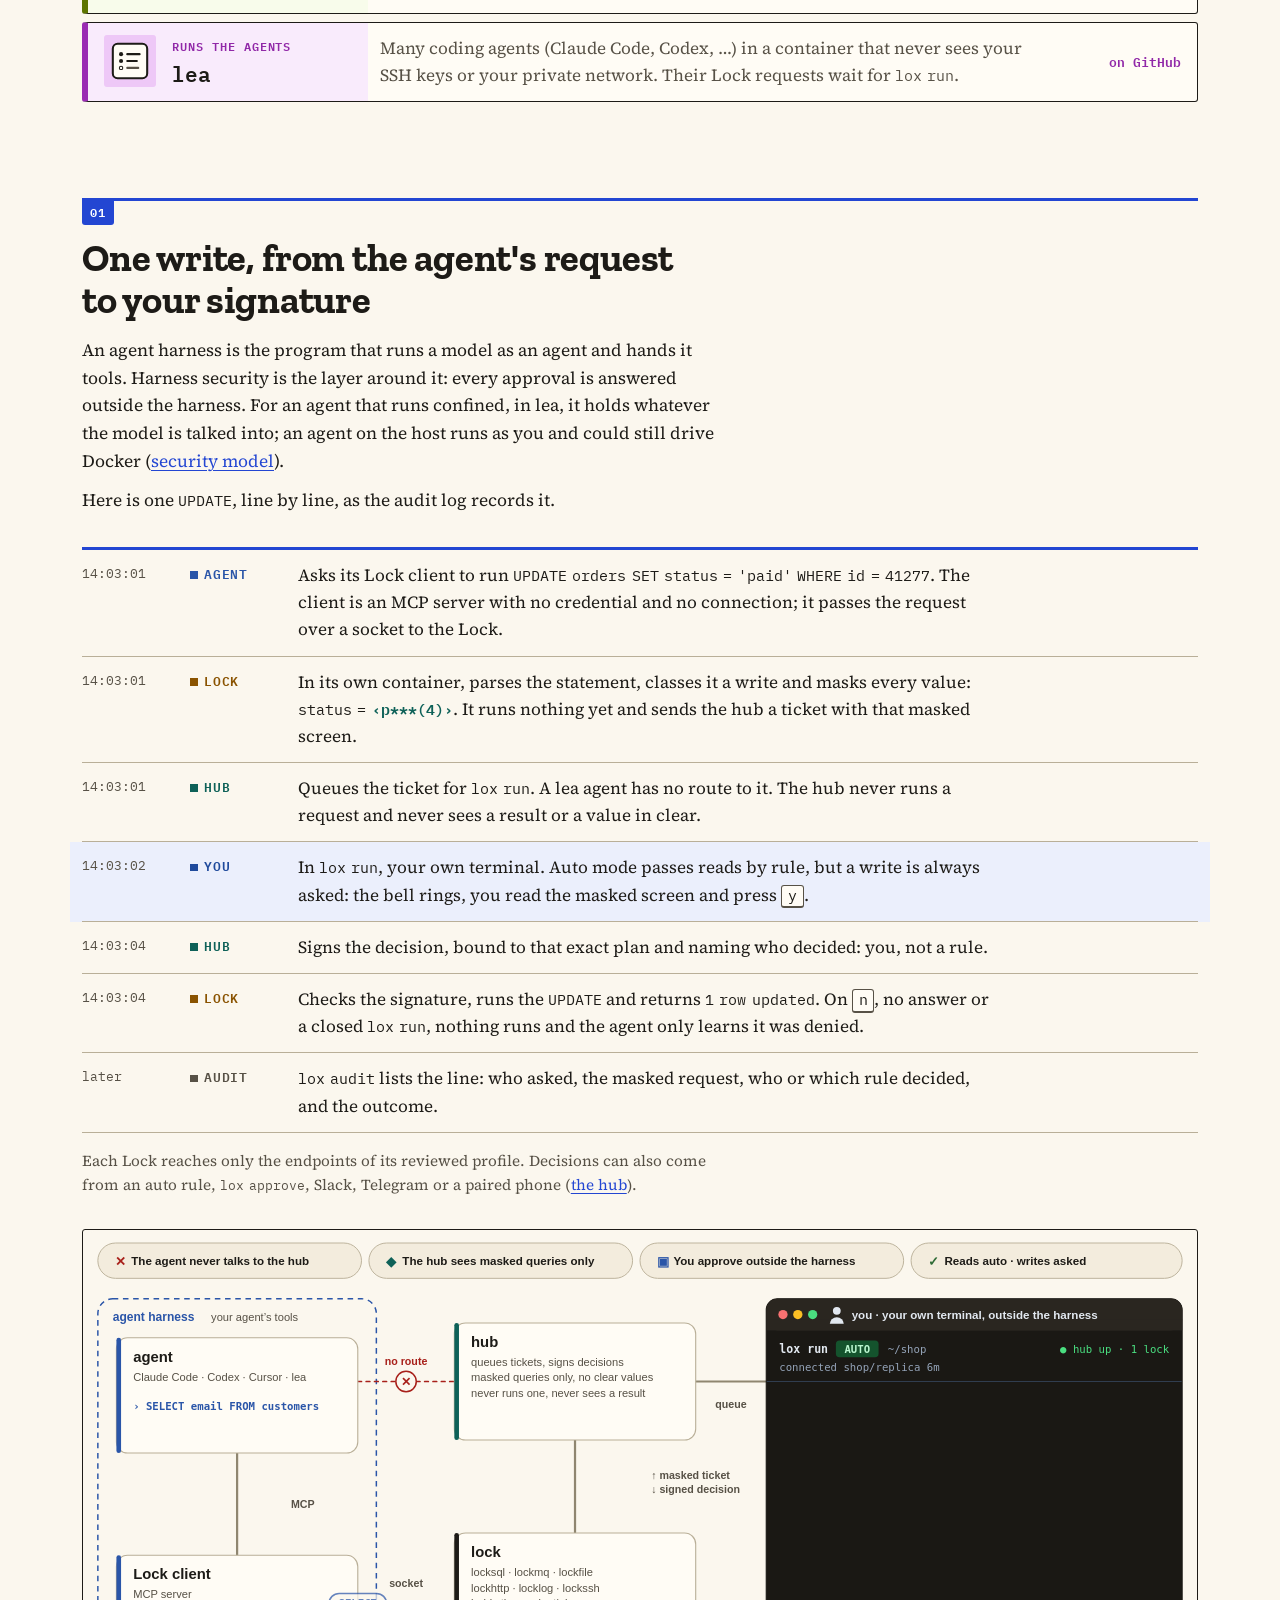
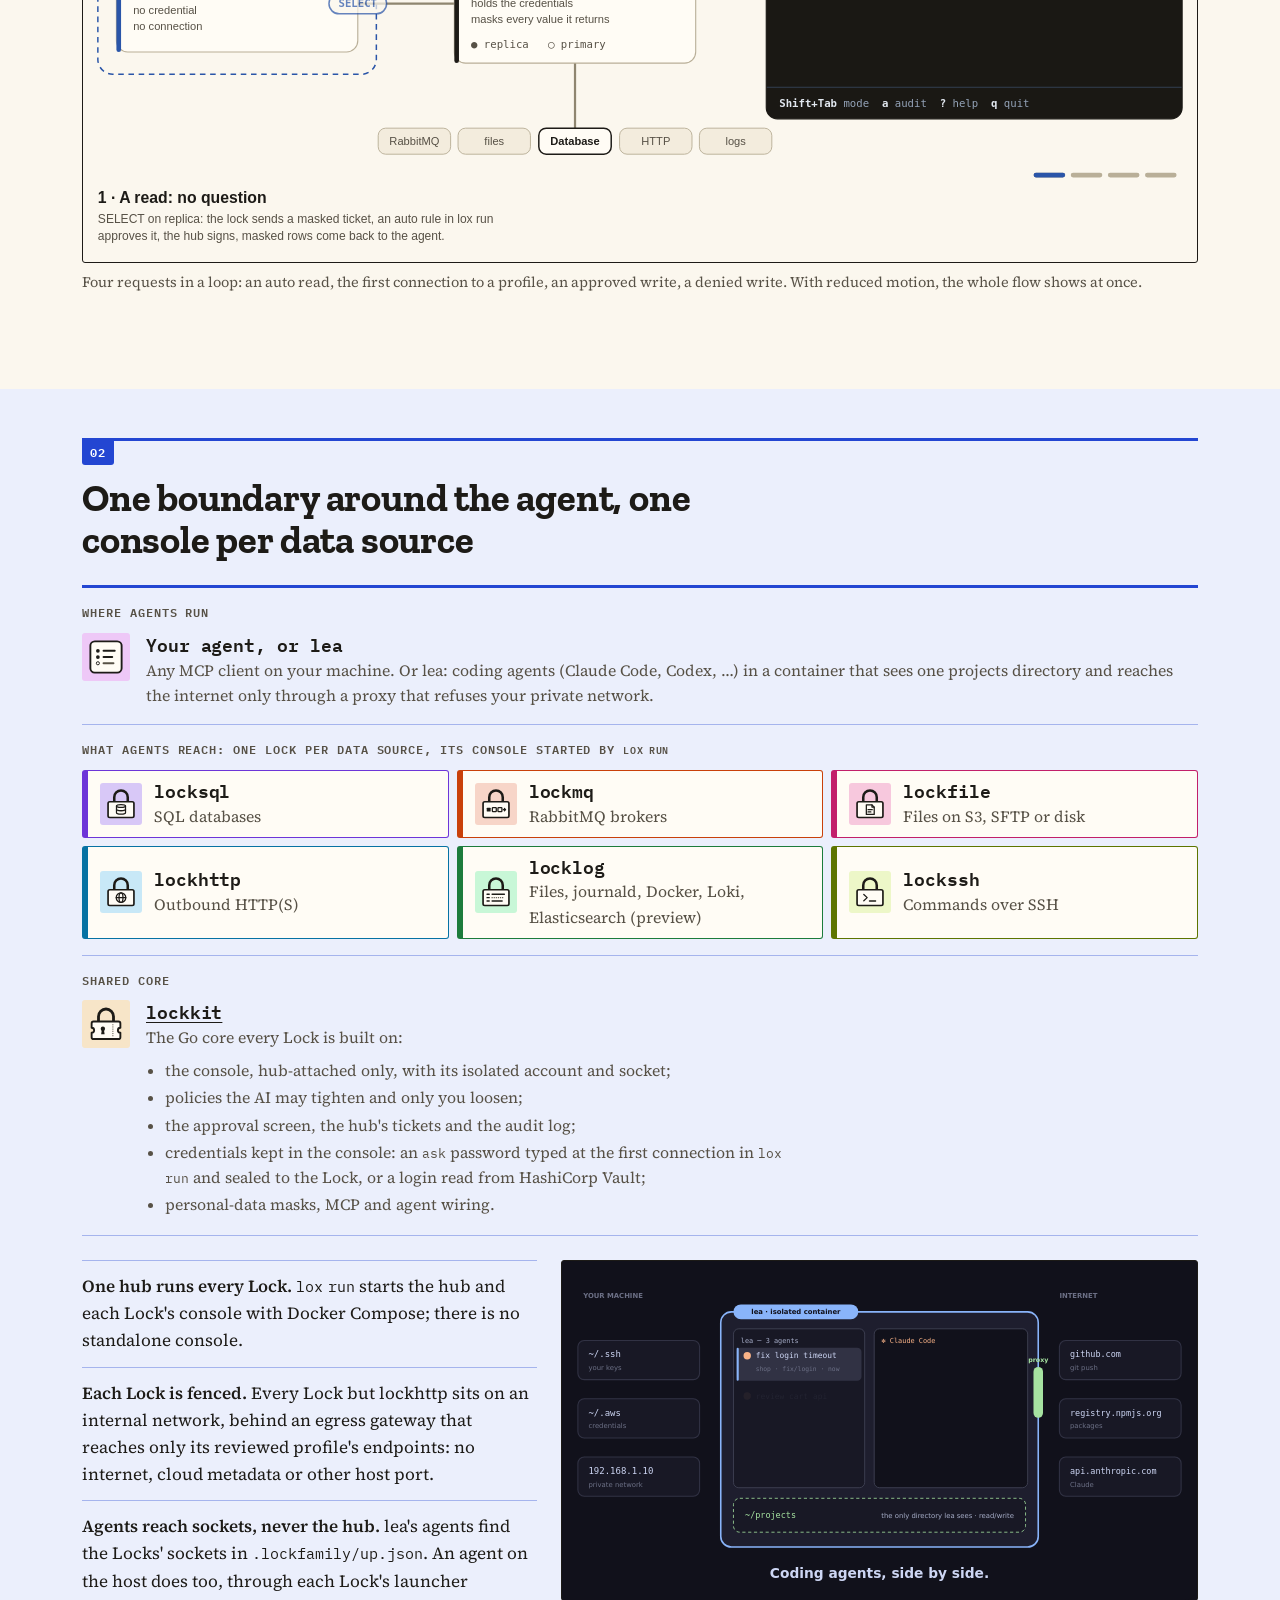
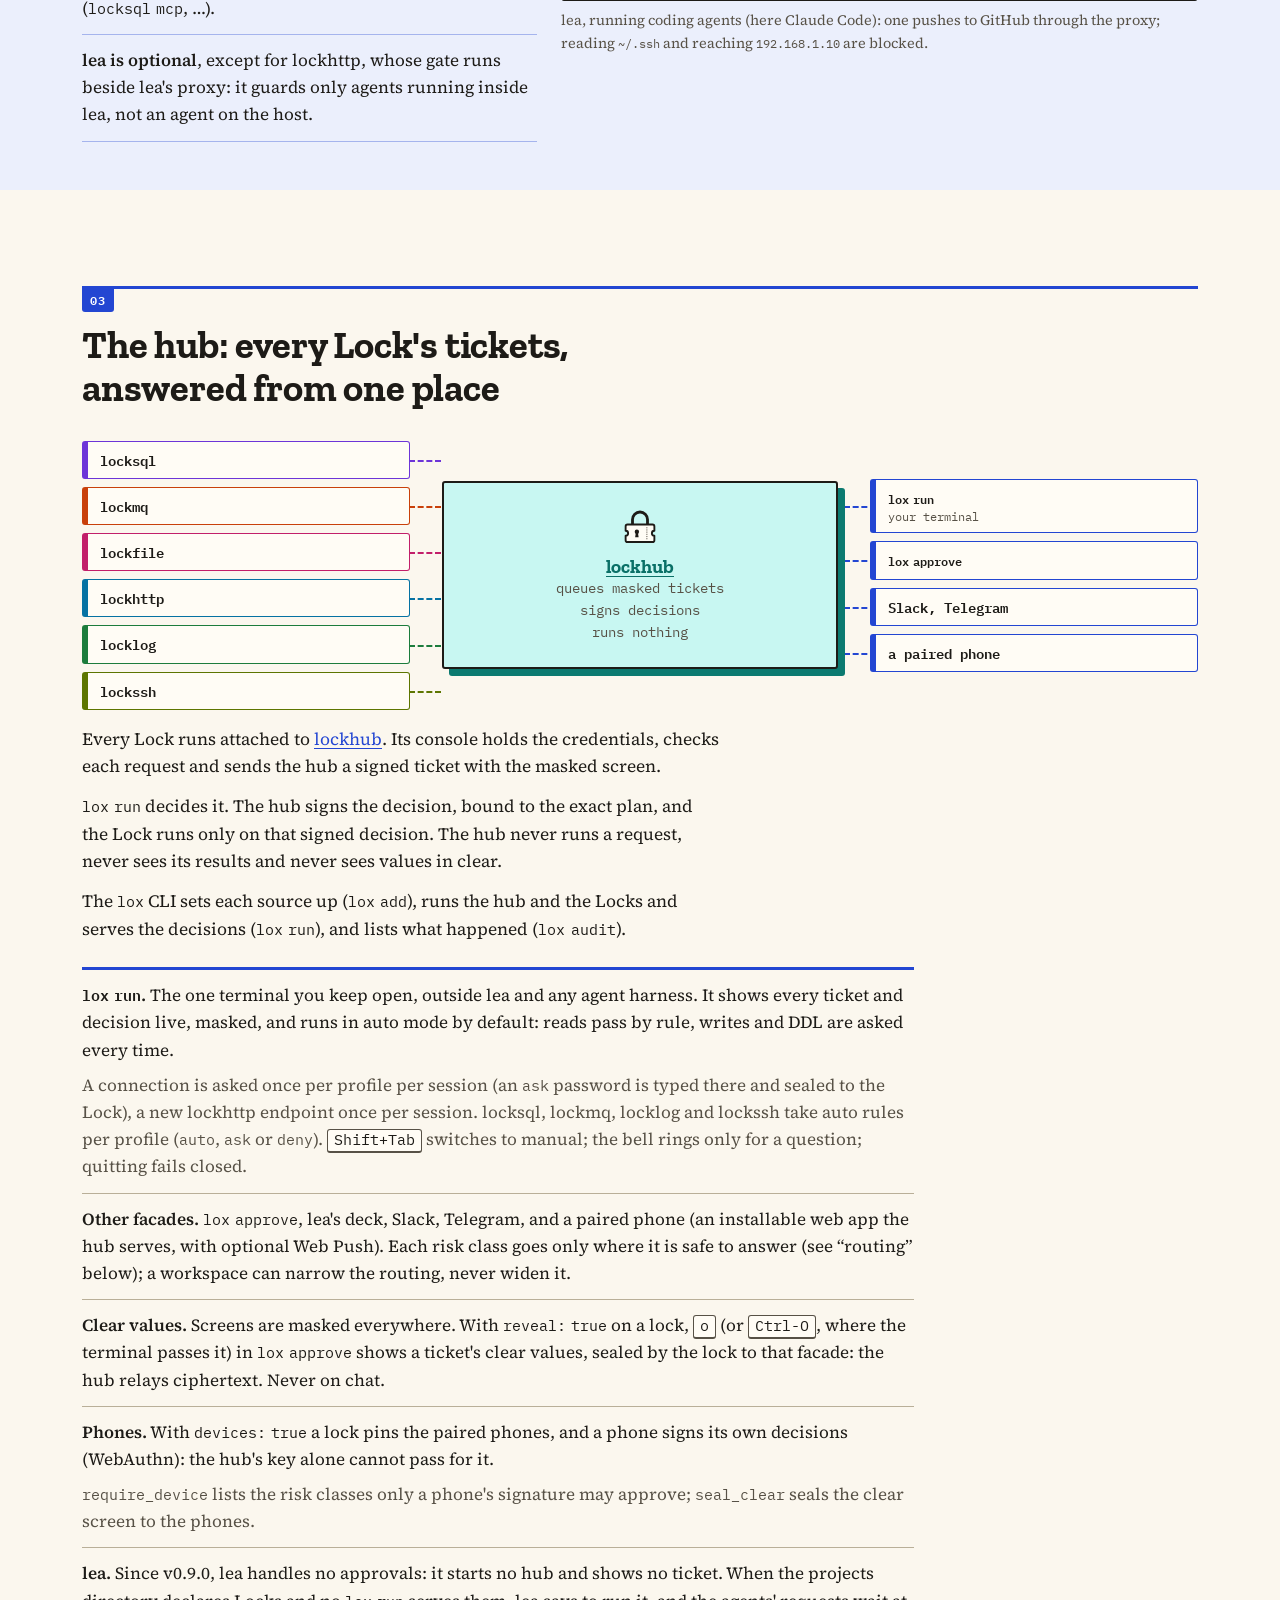
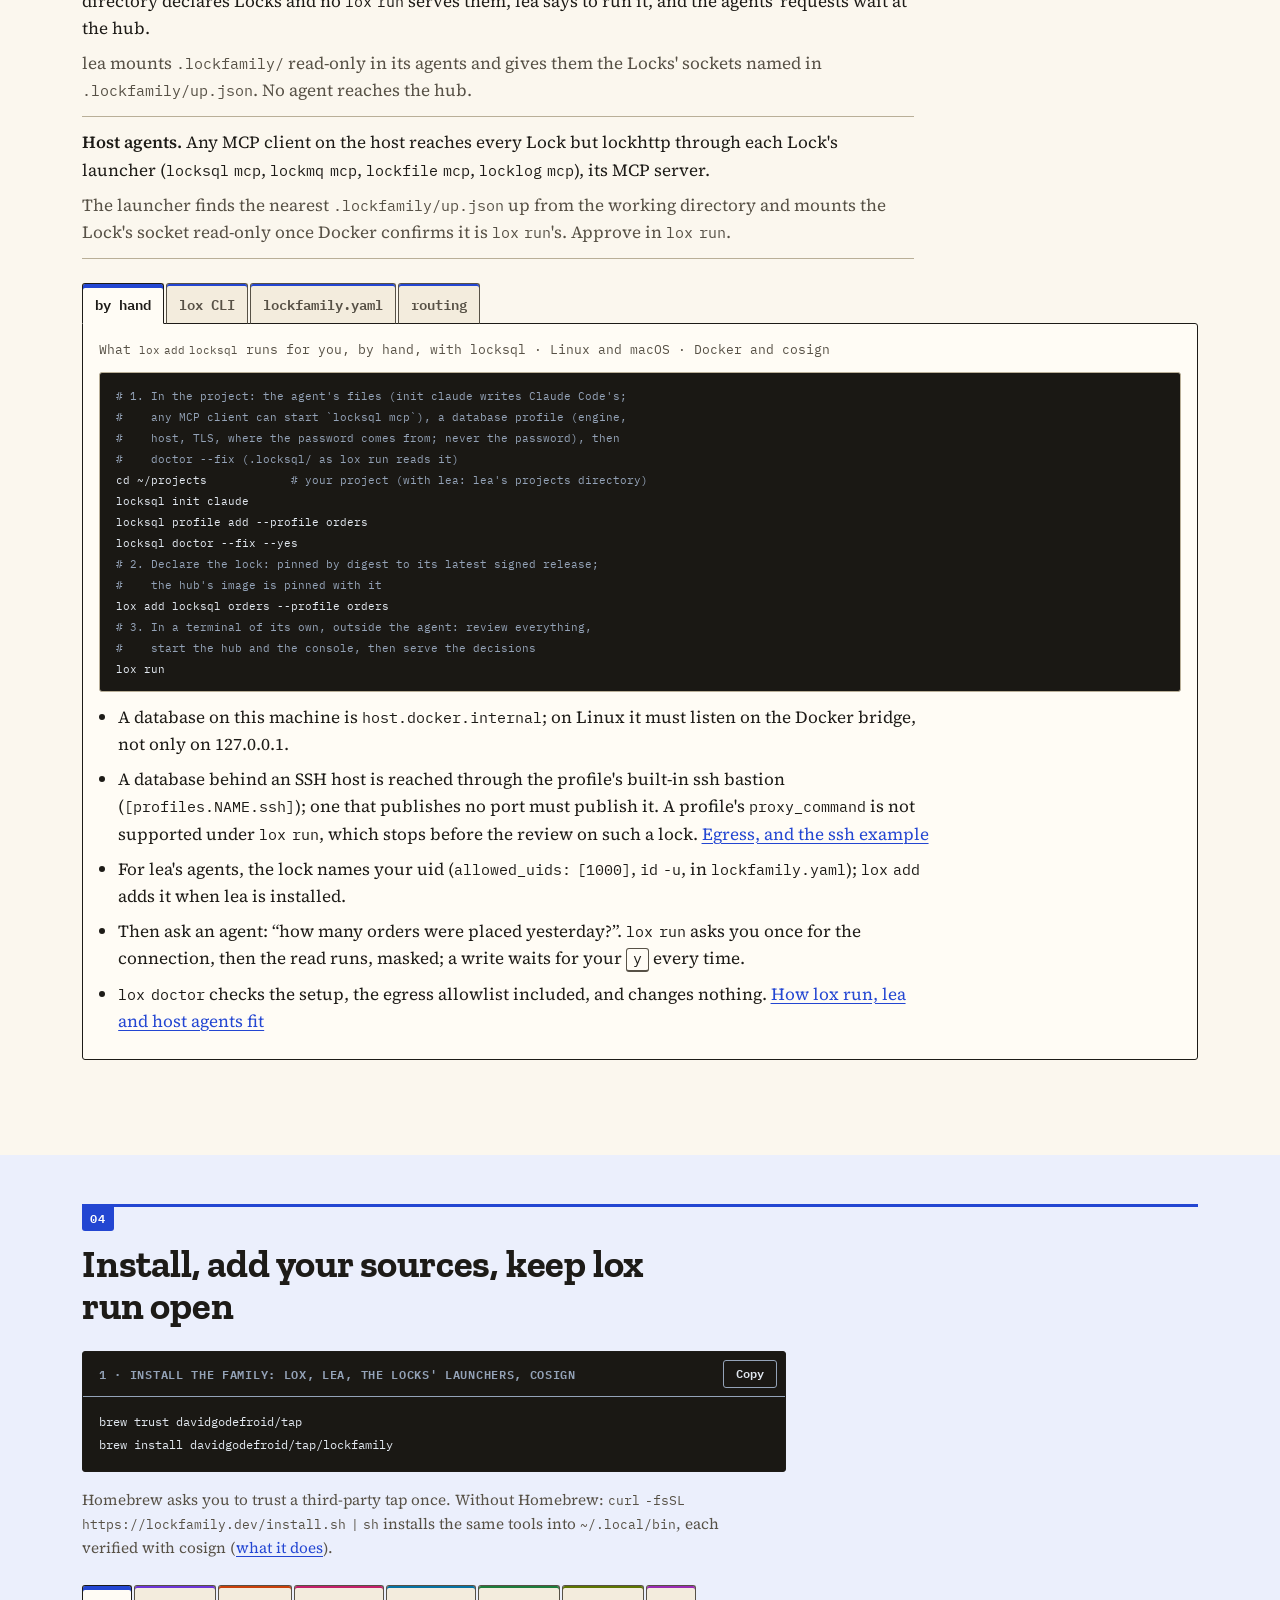
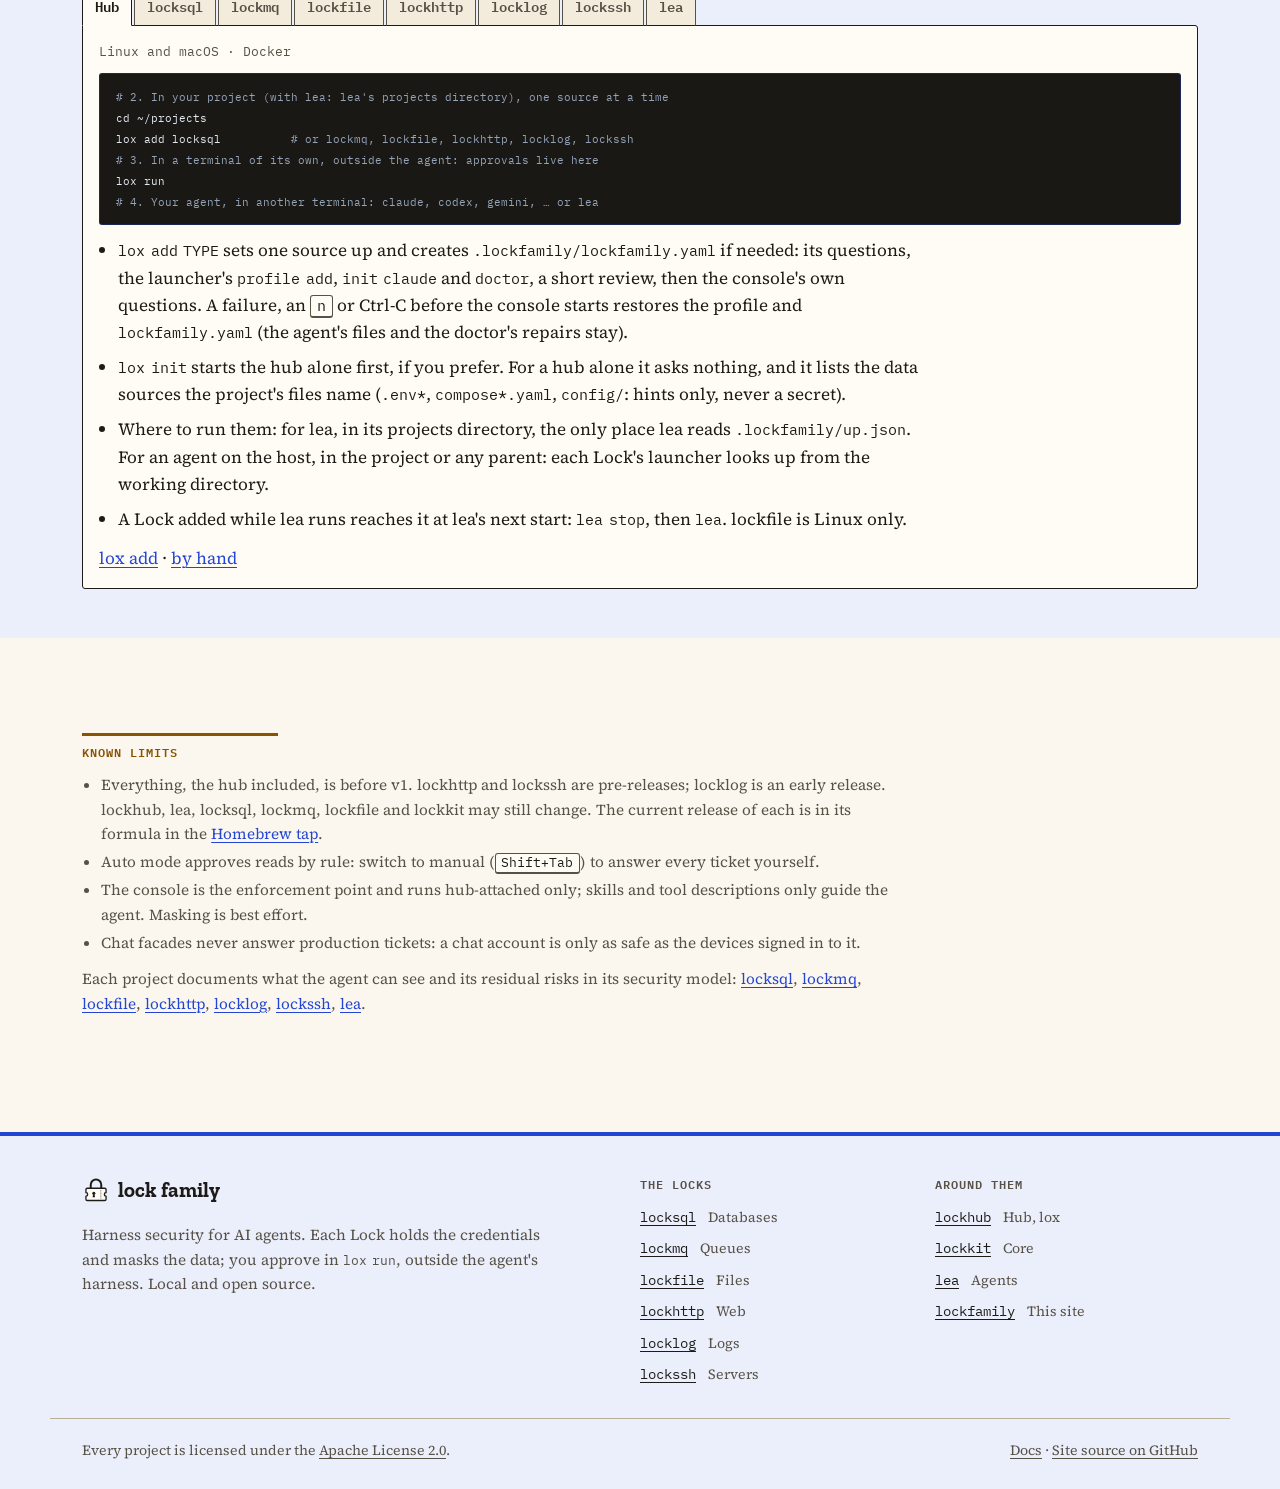
==== commit f3cfc256: "Add a GitHub button with the star count to the hero (#66) (#86) * site-kit: colour direction, produc" ====
--- a/index.html
+++ b/index.html
@@ -66,6 +66,10 @@
         <pre class="term" tabindex="0" aria-label="Install commands"><code>brew trust davidgodefroid/tap
 brew install davidgodefroid/tap/lockfamily</code></pre>
       </div>
+
+      <p class="hero-actions">
+        <a class="button" href="https://github.com/DavidGodefroid/lockfamily" data-stars="assets/stars.json"><span class="button-label">Source on GitHub</span><span class="stars" hidden></span></a>
+      </p>
 
       <ol class="three-steps" start="2" aria-label="Then, in your project">
         <li><code>lox add locksql</code> in your project, one source at a time</li>
--- a/assets/style.css
+++ b/assets/style.css
@@ -116,6 +116,20 @@
 .copy-status { font: 0.78rem/1.4 var(--font-mono); color: var(--term-text); }
 .copy-status:empty { display: none; }
 .install-actions { display: flex; align-items: center; gap: var(--s-2); }
+
+/* the GitHub button, next to the install box; main.js adds the star count
+   when the site was built with one (assets/stars.json), else a plain link */
+.hero-actions { display: flex; flex-wrap: wrap; gap: var(--s-2); margin: var(--s-4) 0 0; }
+.button {
+  display: inline-flex; align-items: center; gap: var(--s-3); min-height: 44px; padding: 0 var(--s-4);
+  border: 1px solid var(--ink); border-radius: var(--radius); box-shadow: 3px 3px 0 var(--accent);
+  background: var(--card); color: var(--ink); text-decoration: none; font: 600 0.85rem/1.2 var(--font-mono);
+}
+.button:hover { text-decoration: underline; box-shadow: 1px 1px 0 var(--accent); transform: translate(2px, 2px); }
+.button:focus-visible { outline-color: var(--ink); }
+.button .stars { padding: 3px 8px; border-radius: var(--radius); background: var(--accent); color: var(--on-accent); }
+.button .stars[hidden] { display: none; }
+.button .stars::before { content: "\2605\00a0"; }
 
 /* the ticket: face, perforation, stub */
 .ticket { margin: 0; position: relative; }
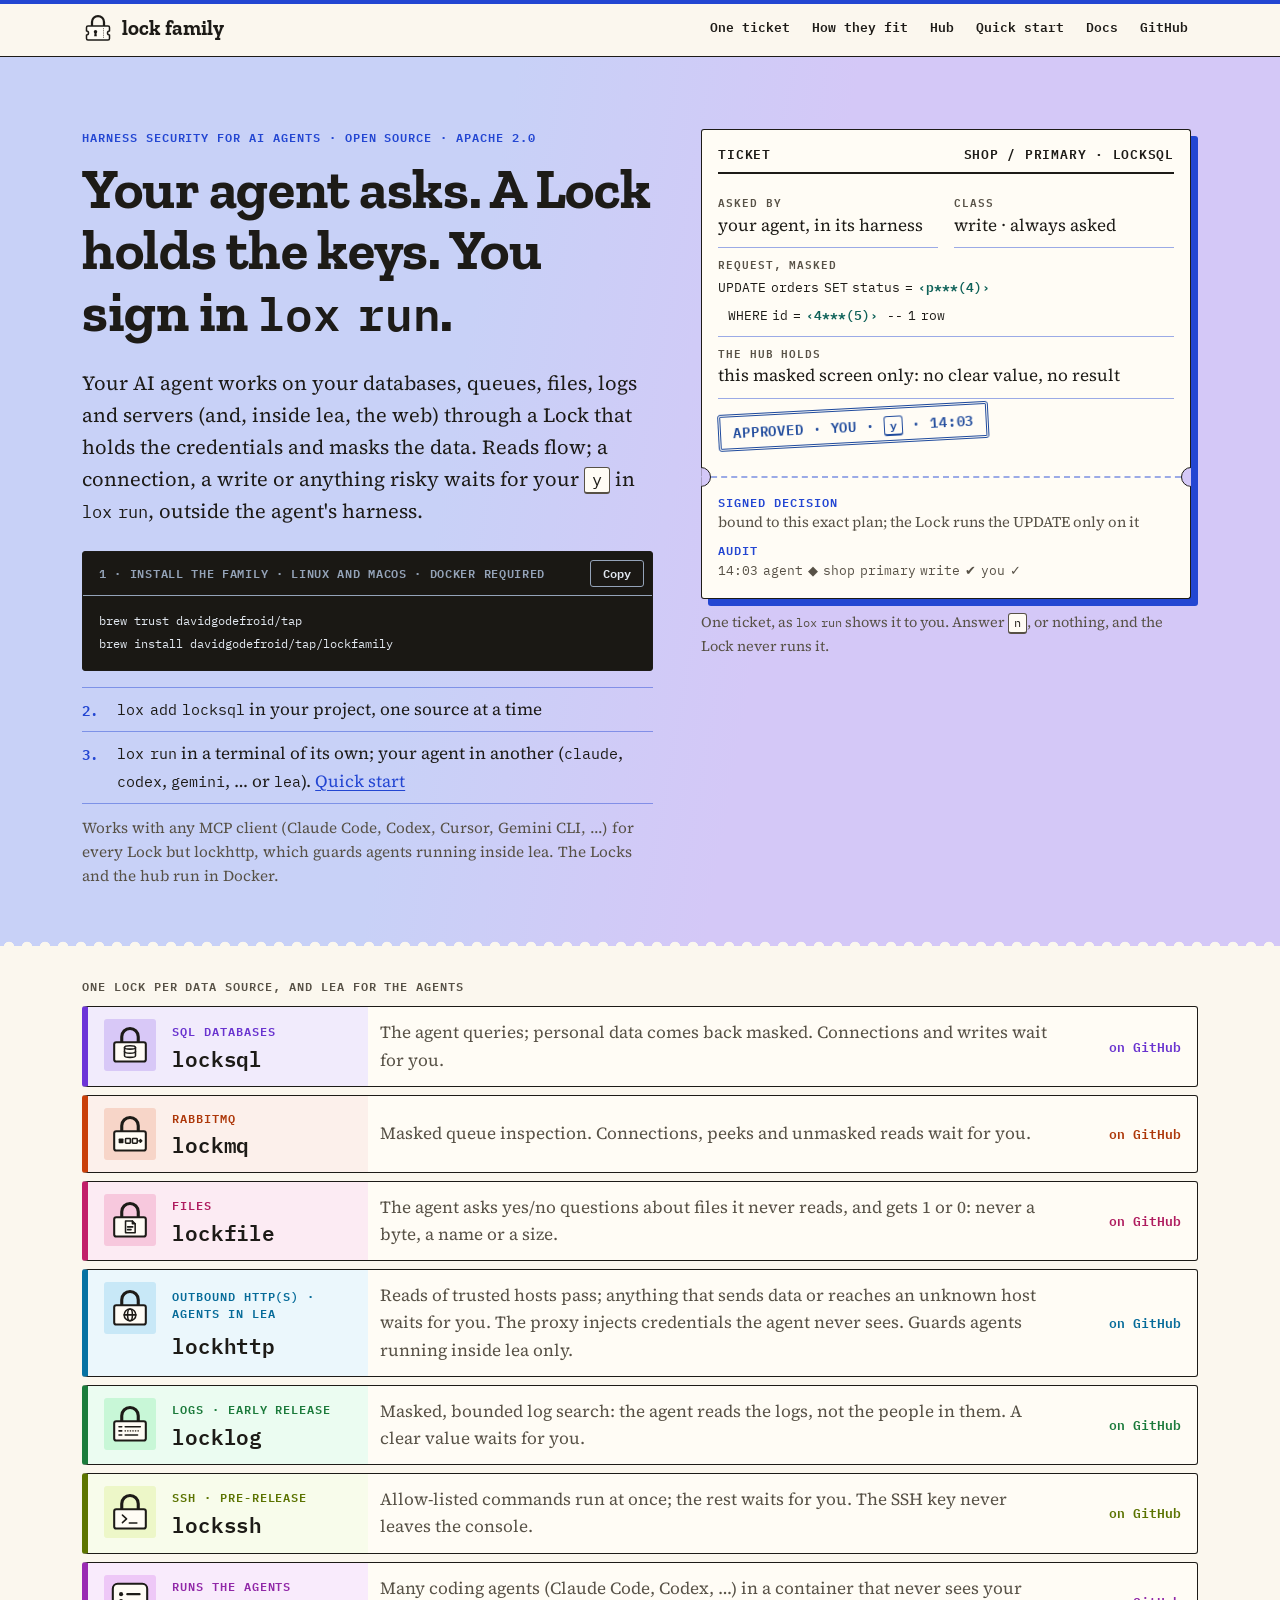
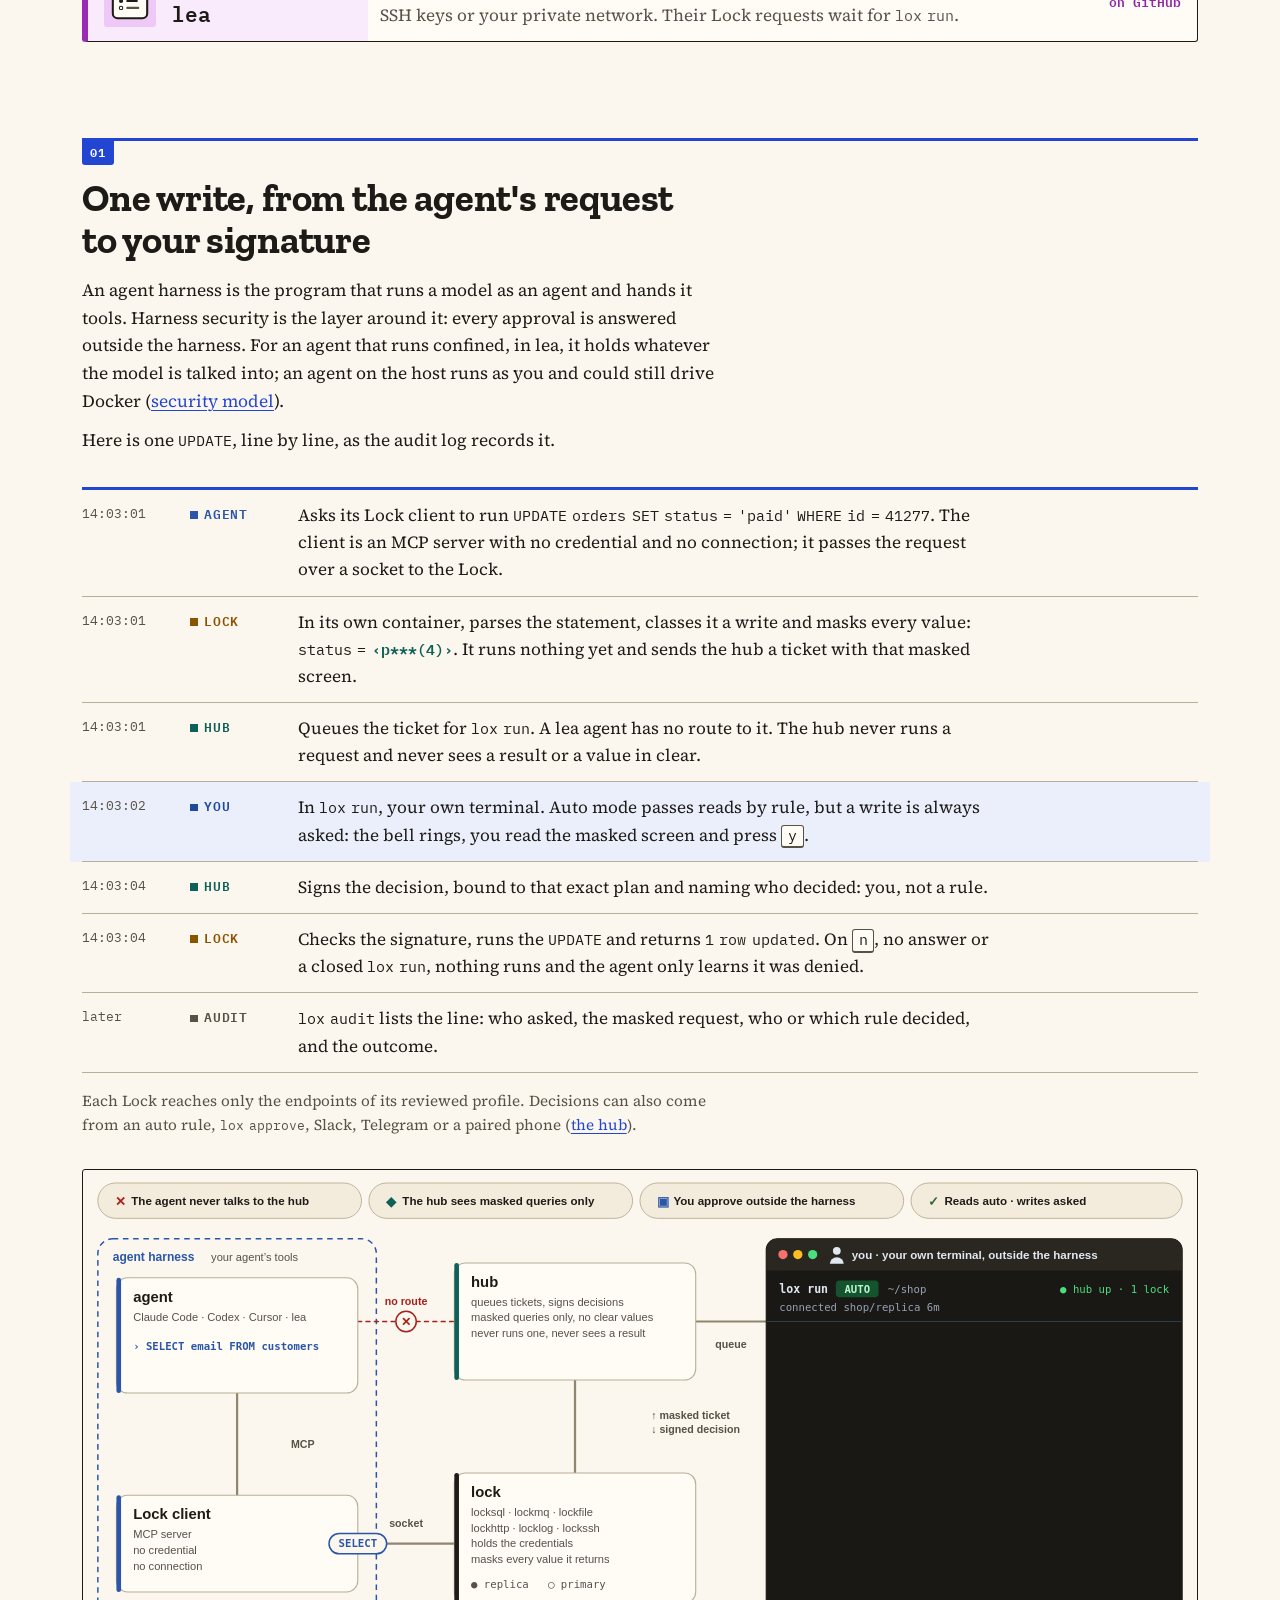
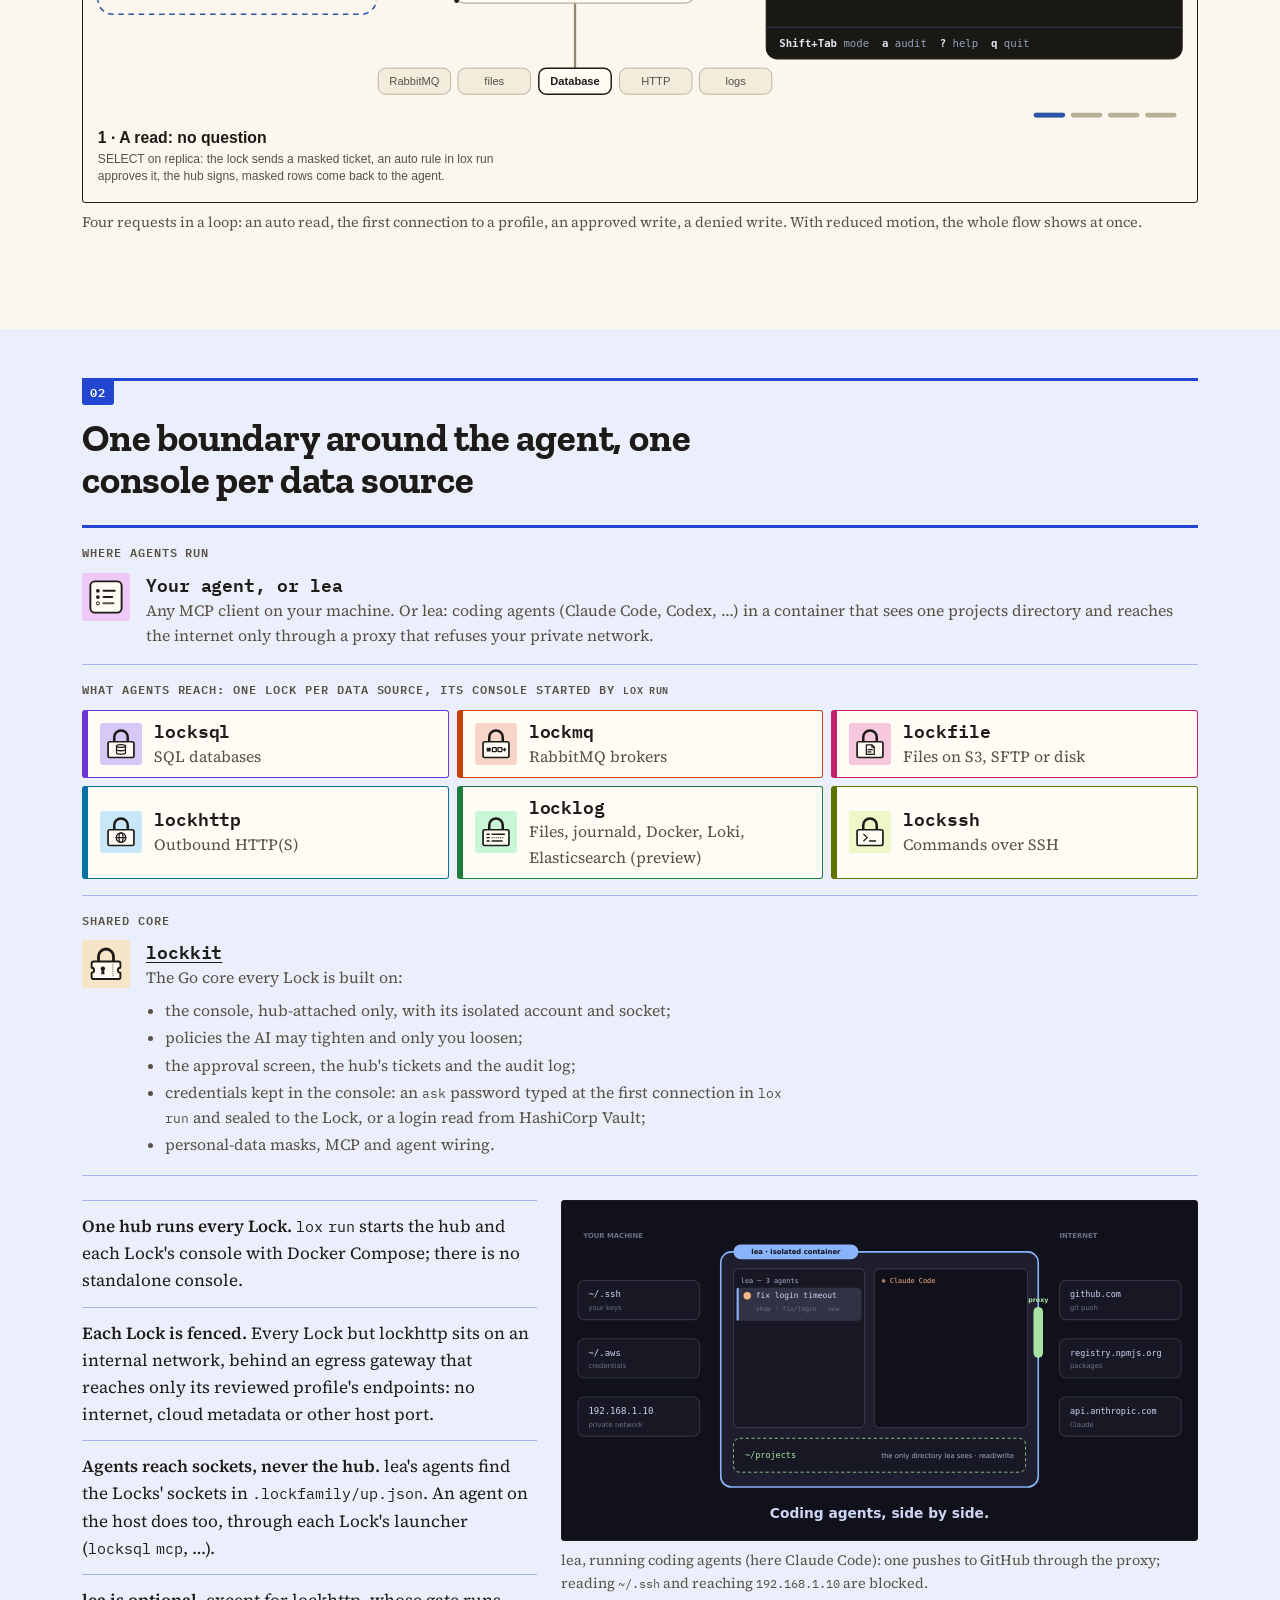
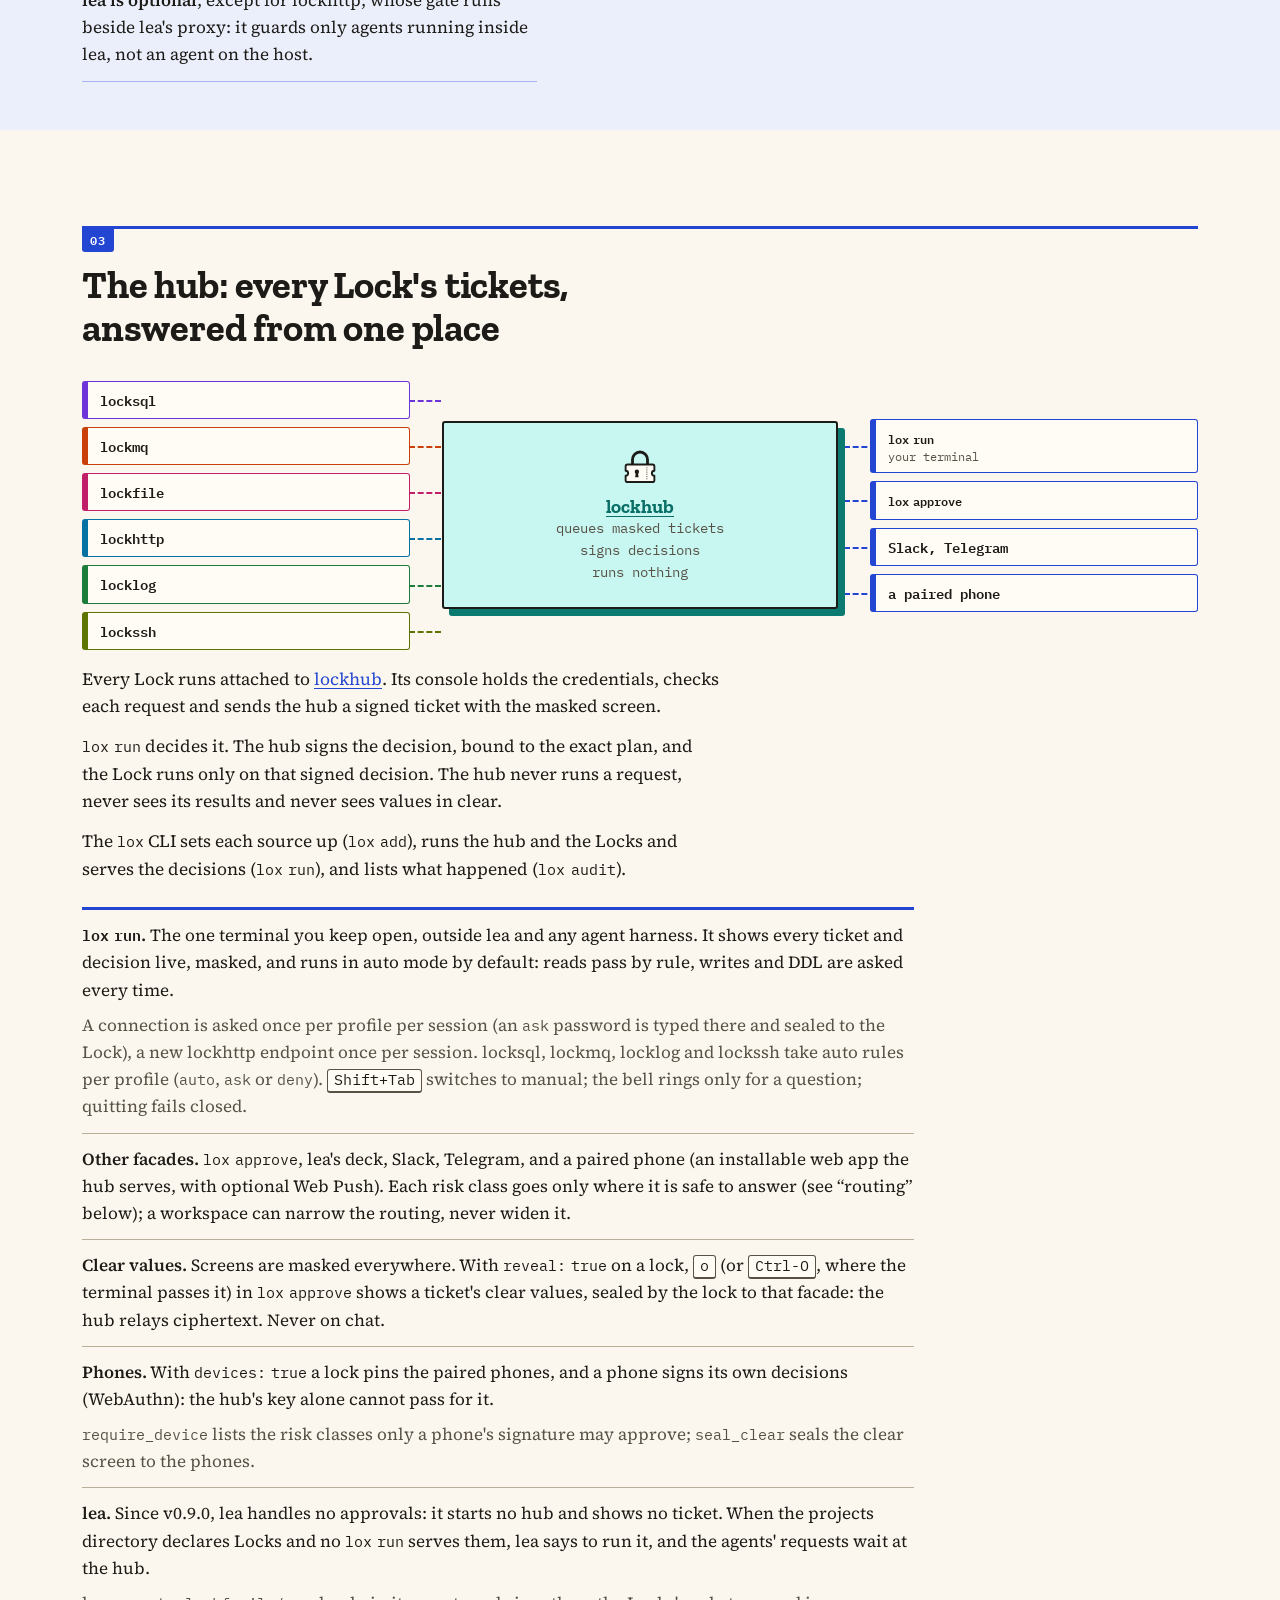
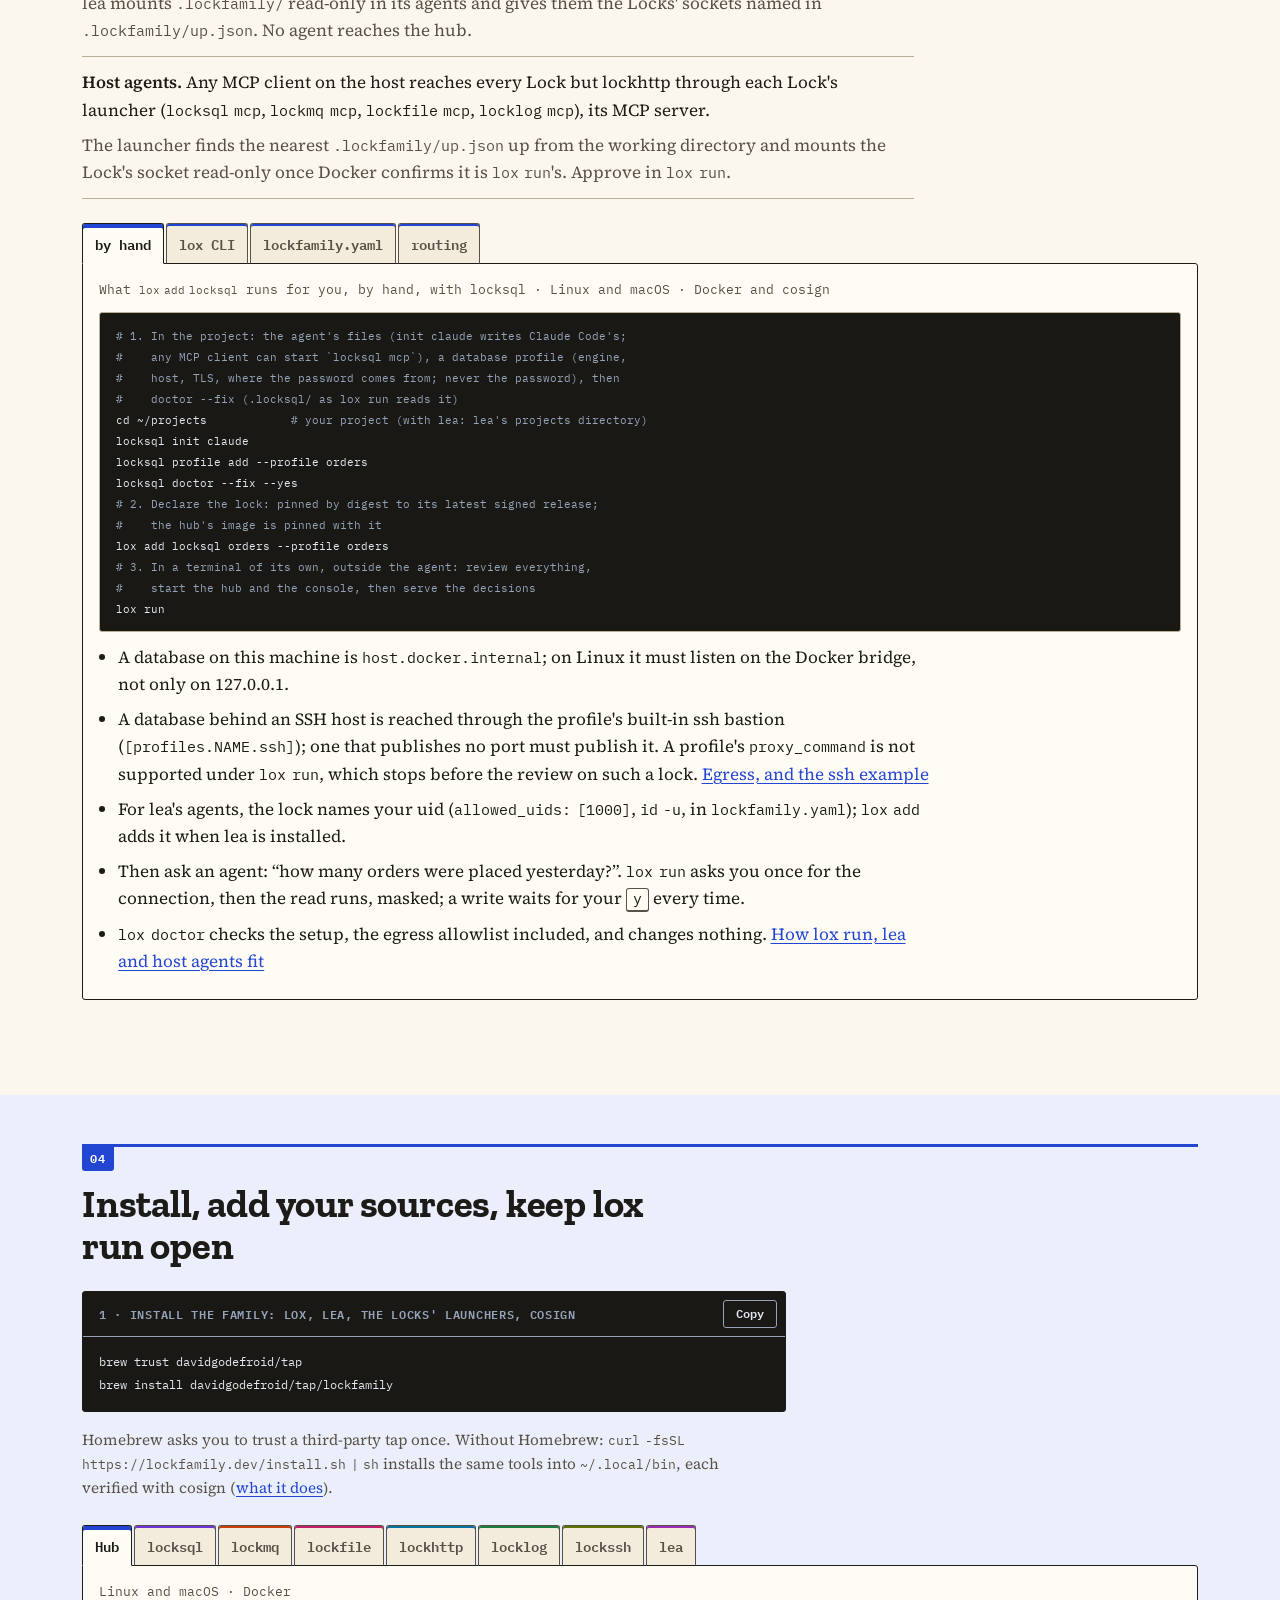
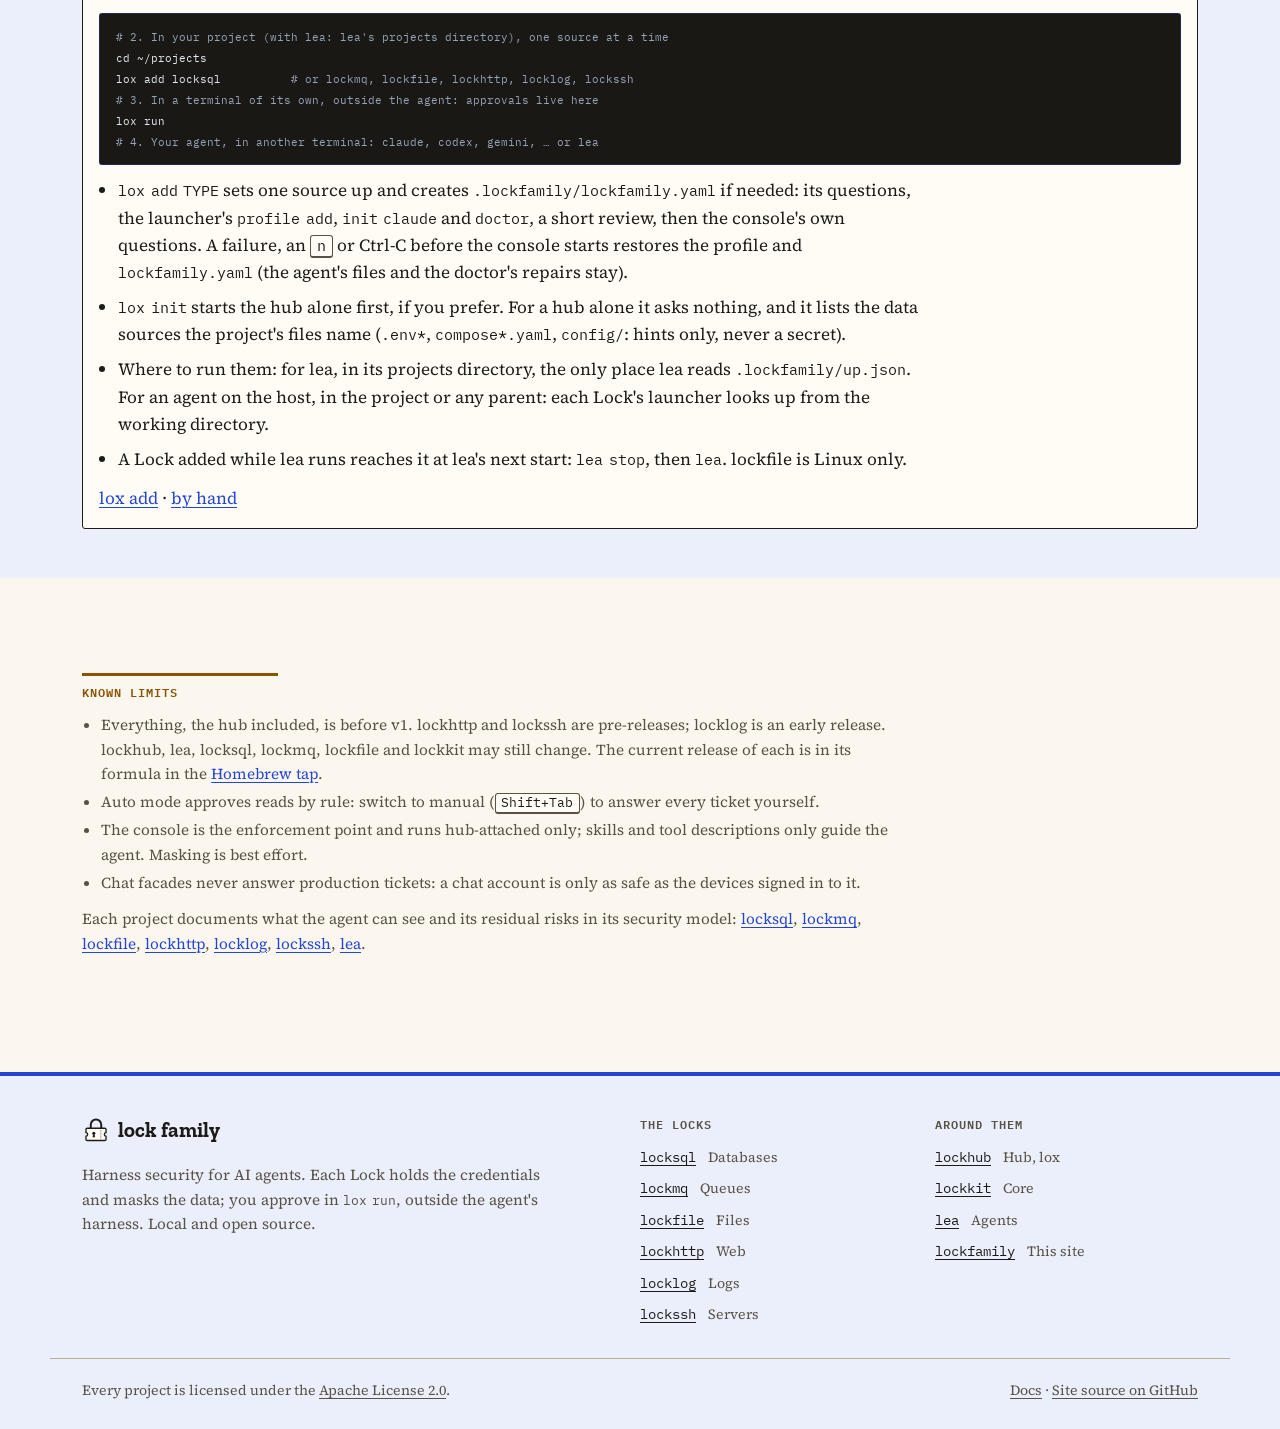
==== commit 58a74730: "Merge remote-tracking branch 'origin/main' into docs/72-readme-banners" ====
--- a/index.html
+++ b/index.html
@@ -66,10 +66,6 @@
         <pre class="term" tabindex="0" aria-label="Install commands"><code>brew trust davidgodefroid/tap
 brew install davidgodefroid/tap/lockfamily</code></pre>
       </div>
-
-      <p class="hero-actions">
-        <a class="button" href="https://github.com/DavidGodefroid/lockfamily" data-stars="assets/stars.json"><span class="button-label">Source on GitHub</span><span class="stars" hidden></span></a>
-      </p>
 
       <ol class="three-steps" start="2" aria-label="Then, in your project">
         <li><code>lox add locksql</code> in your project, one source at a time</li>
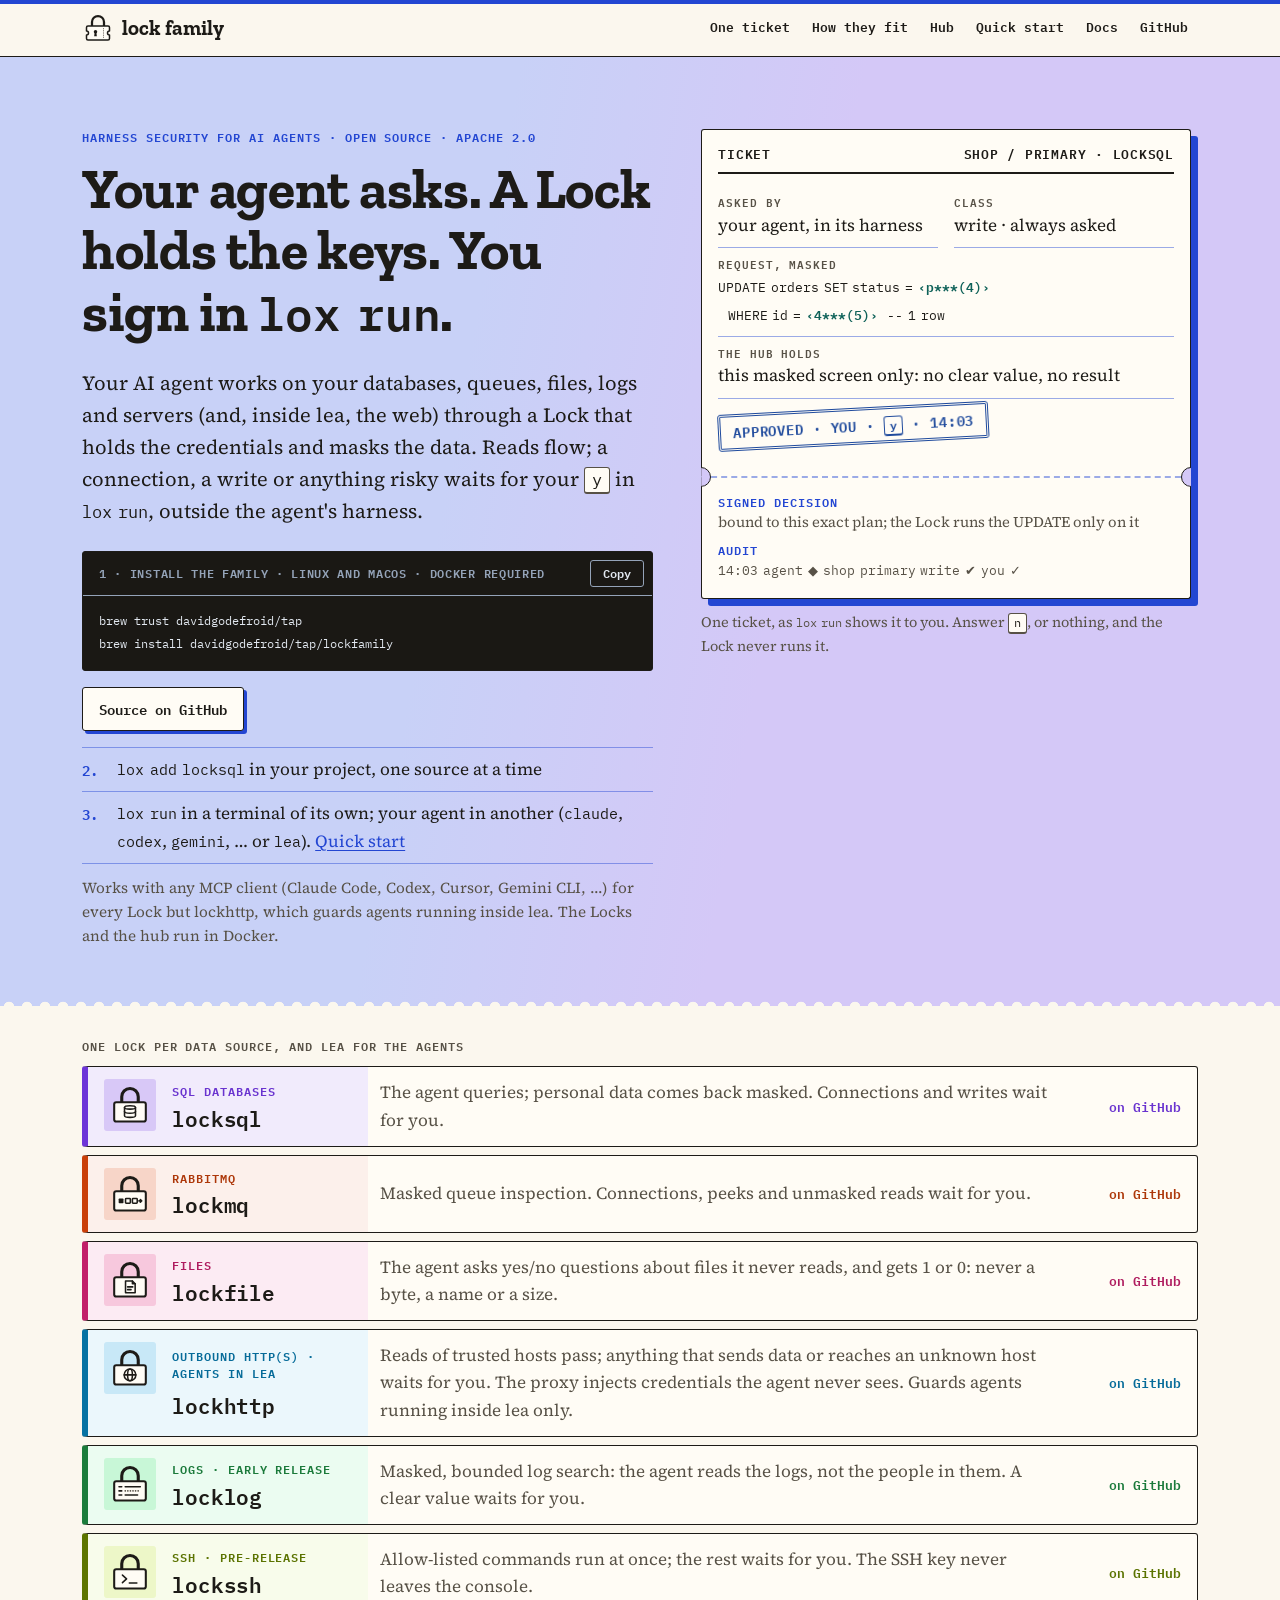
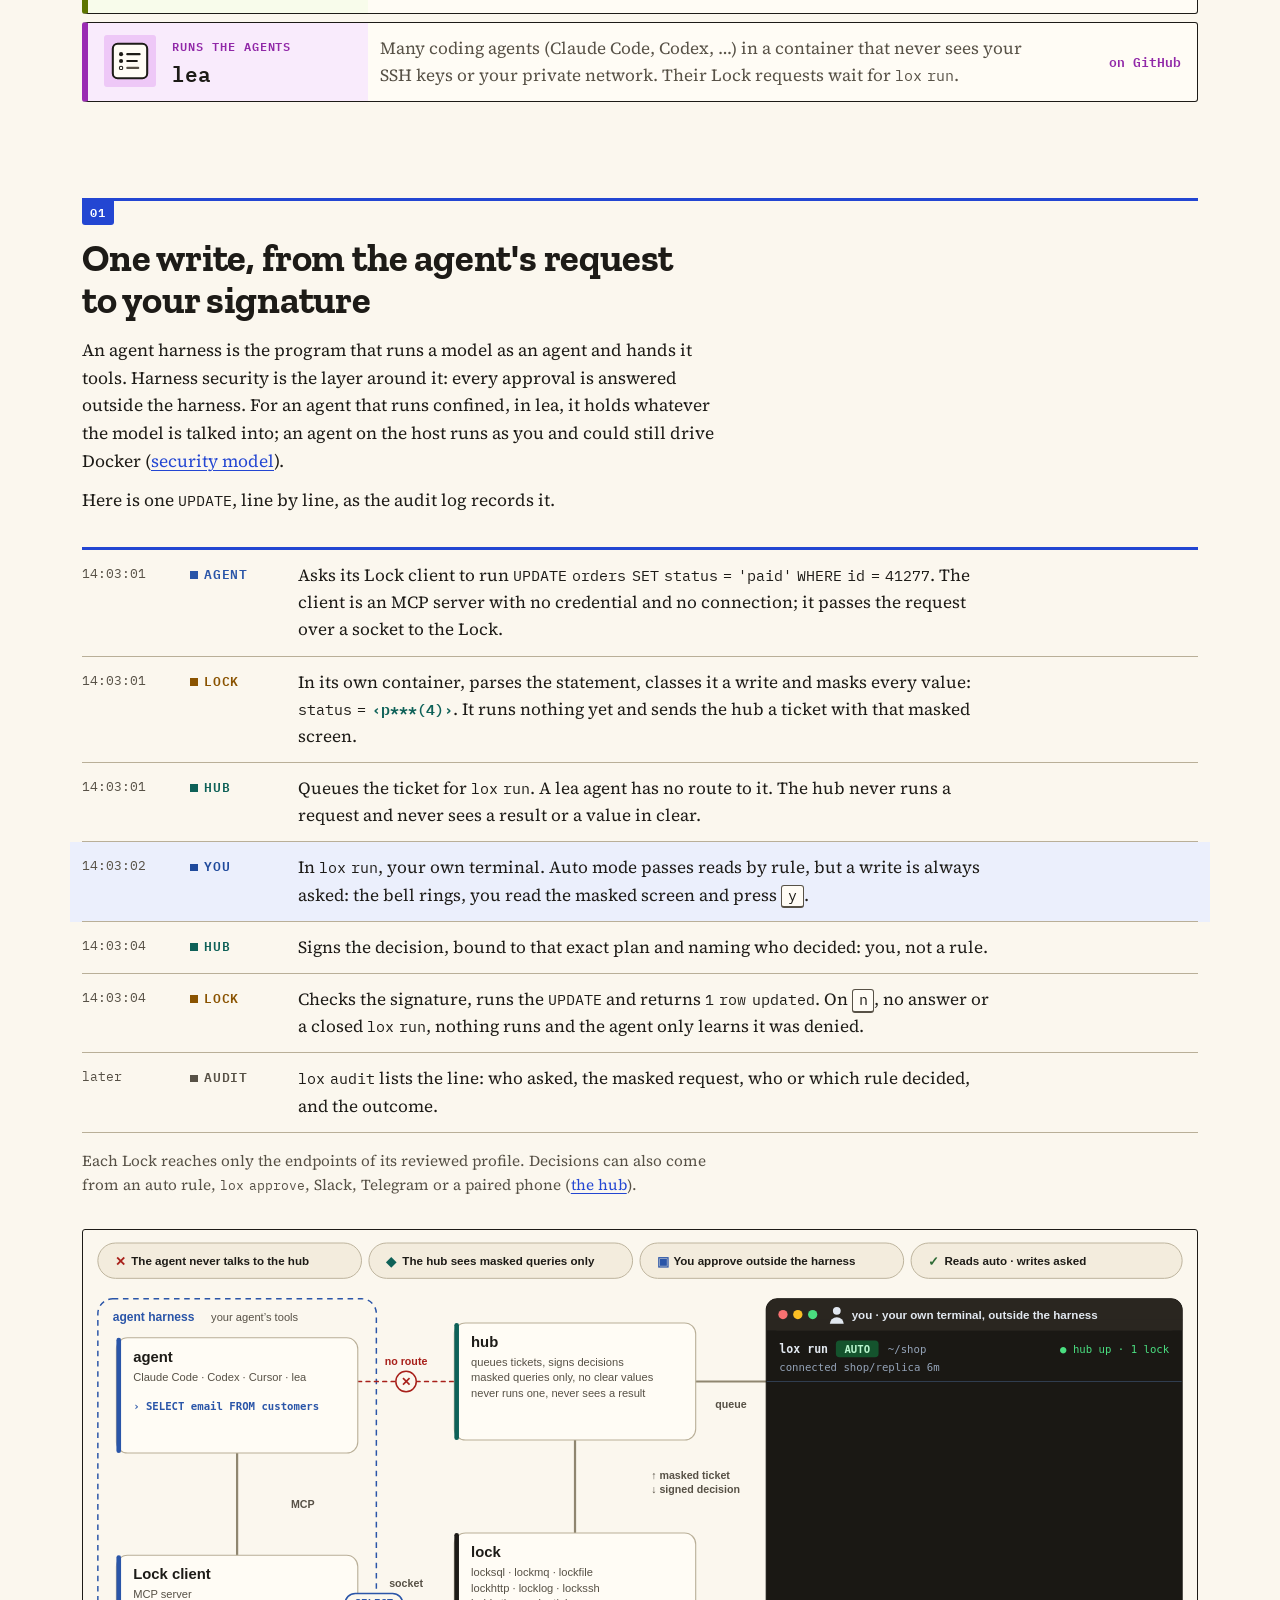
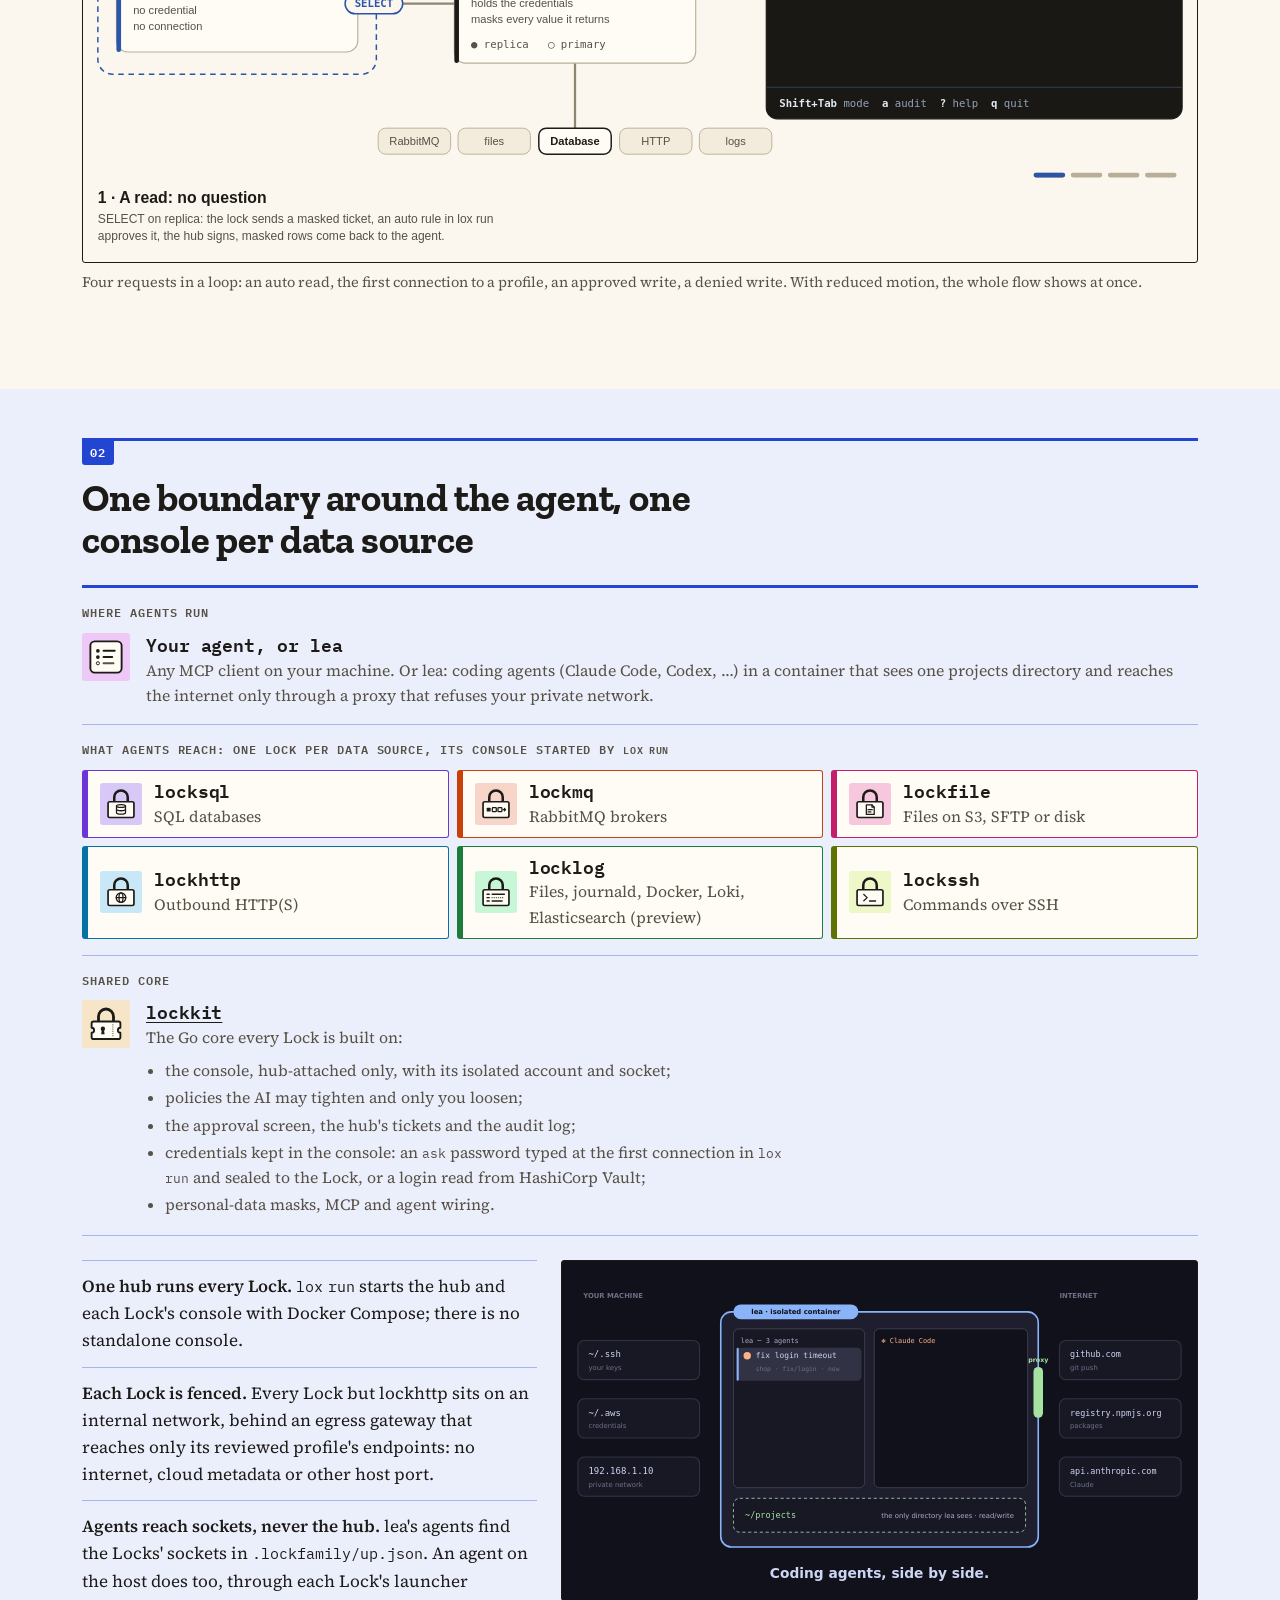
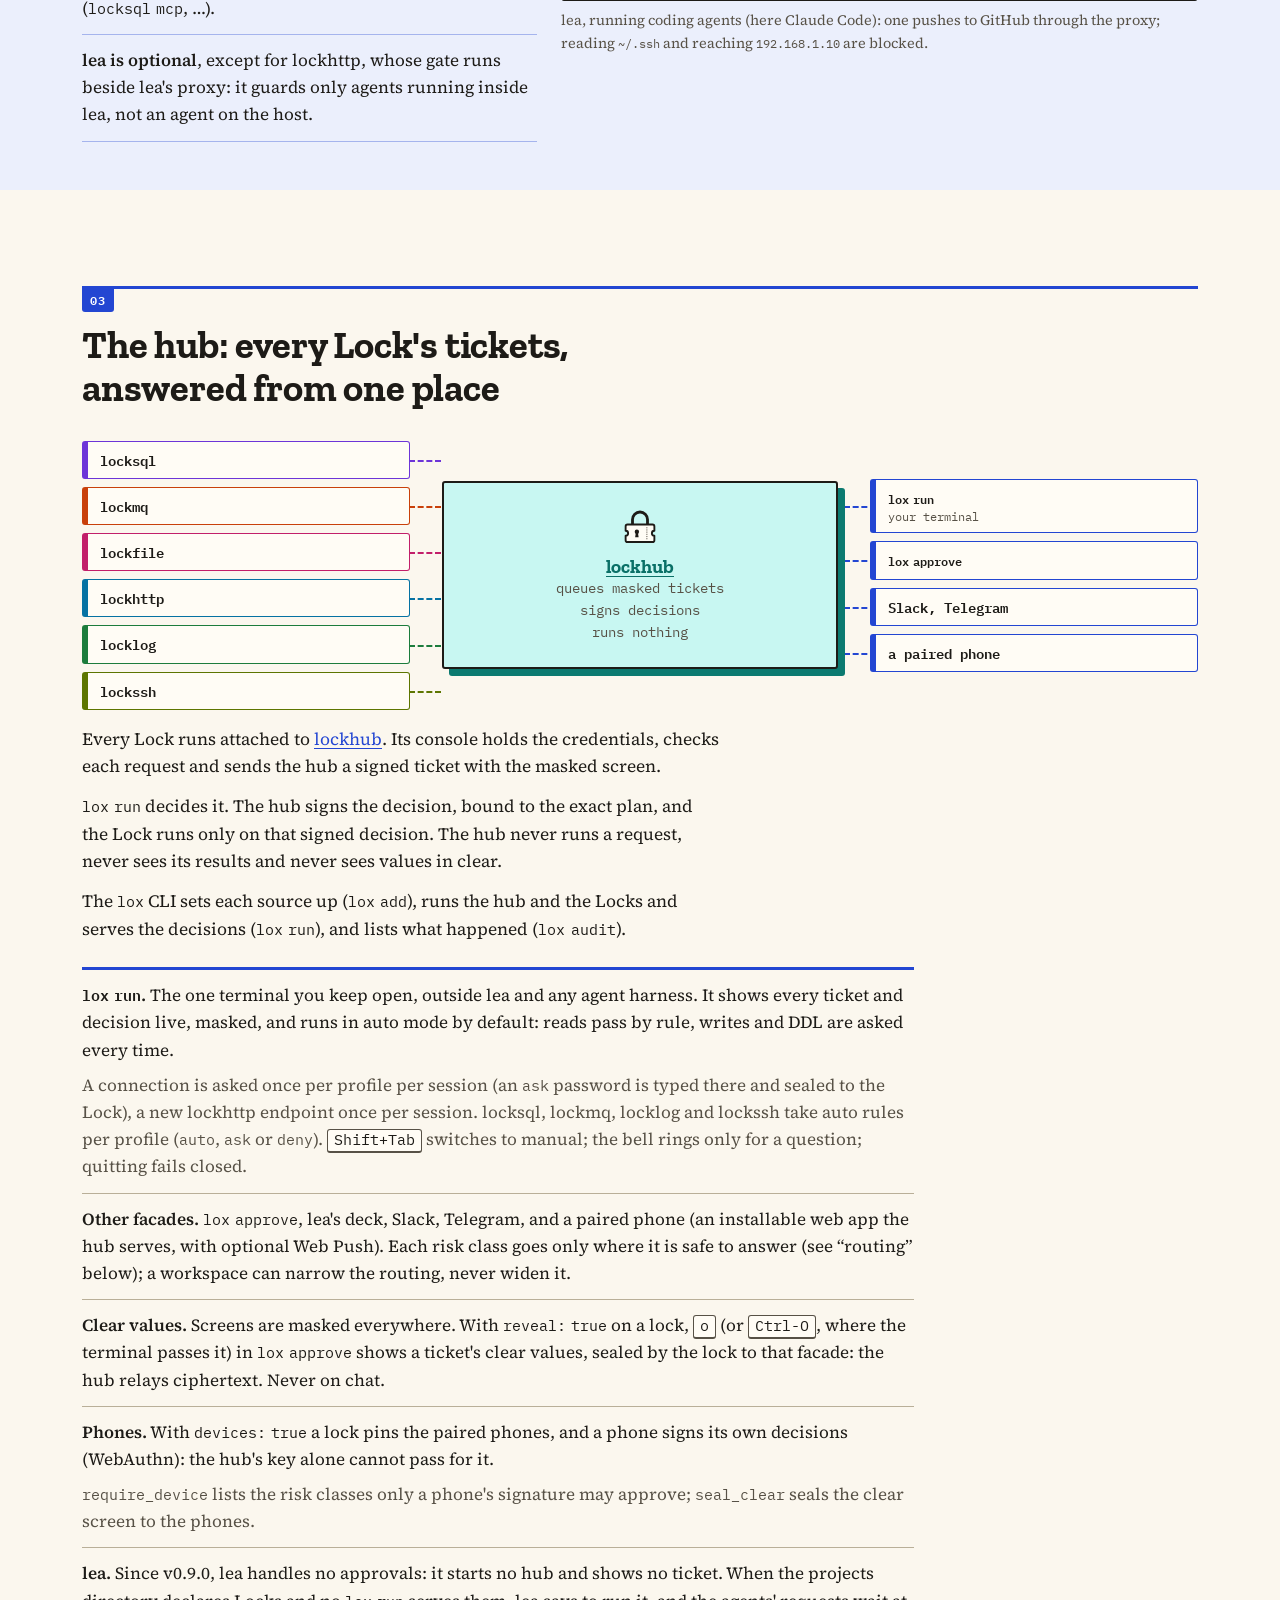
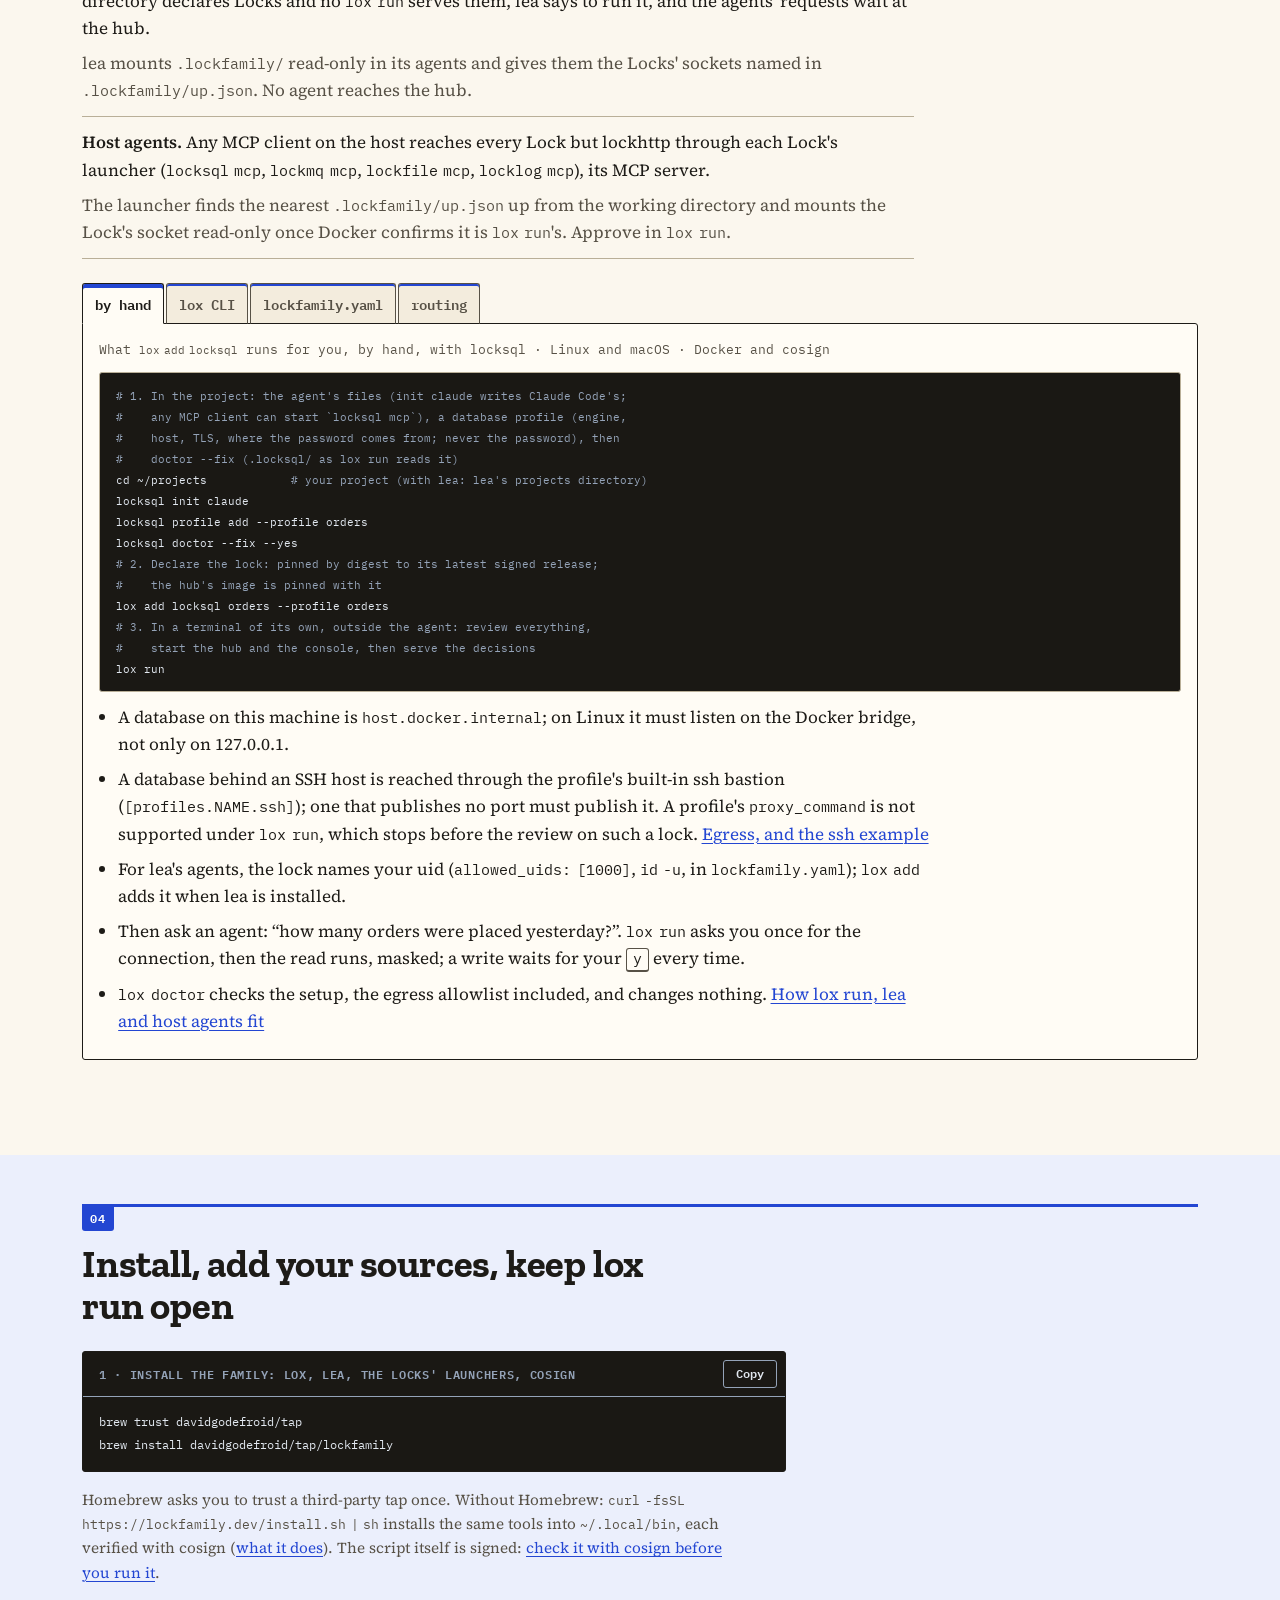
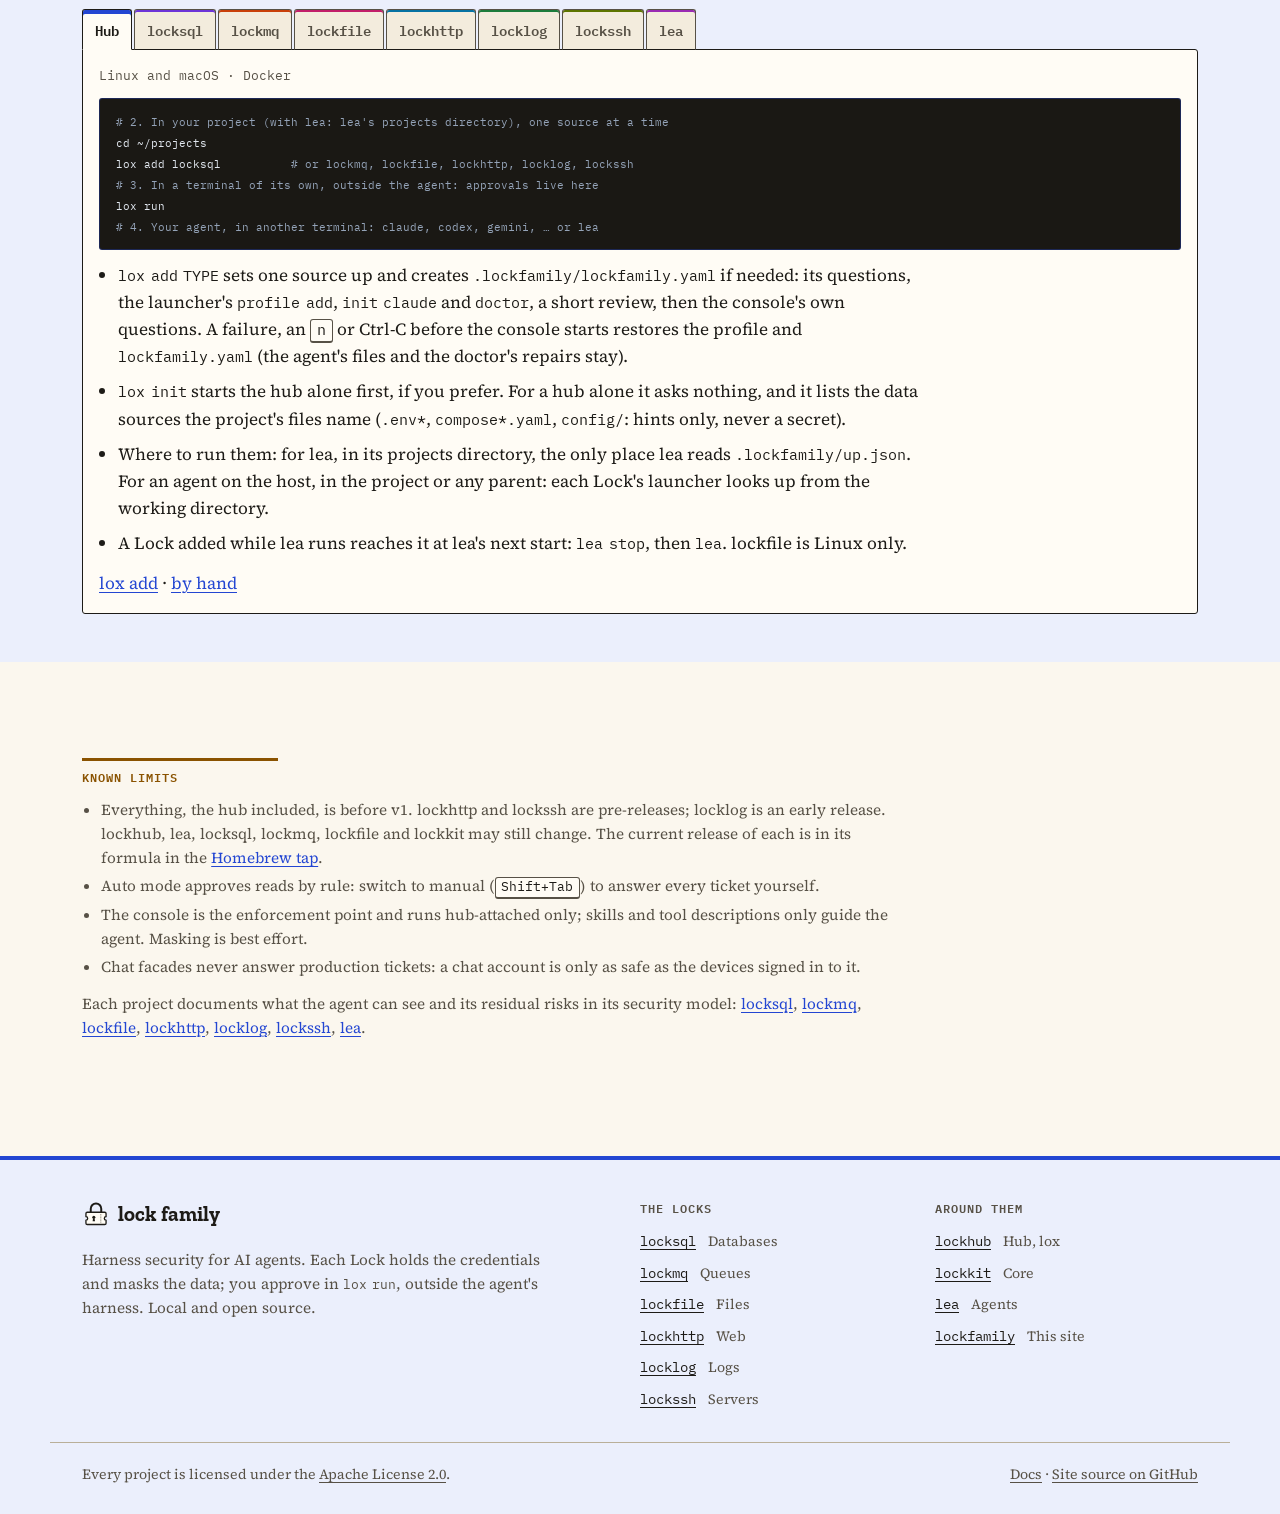
==== commit 3fe75e20: "site: say install.sh is signed, and link how to check it first (#60) (#90) Co-authored-by: Claude Fa" ====
--- a/index.html
+++ b/index.html
@@ -66,6 +66,10 @@
         <pre class="term" tabindex="0" aria-label="Install commands"><code>brew trust davidgodefroid/tap
 brew install davidgodefroid/tap/lockfamily</code></pre>
       </div>
+
+      <p class="hero-actions">
+        <a class="button" href="https://github.com/DavidGodefroid/lockfamily" data-stars="assets/stars.json"><span class="button-label">Source on GitHub</span><span class="stars" hidden></span></a>
+      </p>
 
       <ol class="three-steps" start="2" aria-label="Then, in your project">
         <li><code>lox add locksql</code> in your project, one source at a time</li>
@@ -397,7 +401,7 @@
       <pre class="term" tabindex="0" aria-label="Install commands"><code>brew trust davidgodefroid/tap
 brew install davidgodefroid/tap/lockfamily</code></pre>
     </div>
-    <p class="section-note">Homebrew asks you to trust a third-party tap once. Without Homebrew: <code>curl -fsSL https://lockfamily.dev/install.sh | sh</code> installs the same tools into <code>~/.local/bin</code>, each verified with cosign (<a href="https://github.com/DavidGodefroid/lockfamily/blob/main/docs/install.md">what it does</a>).</p>
+    <p class="section-note">Homebrew asks you to trust a third-party tap once. Without Homebrew: <code>curl -fsSL https://lockfamily.dev/install.sh | sh</code> installs the same tools into <code>~/.local/bin</code>, each verified with cosign (<a href="https://github.com/DavidGodefroid/lockfamily/blob/main/docs/install.md">what it does</a>). The script itself is signed: <a href="https://github.com/DavidGodefroid/lockfamily/blob/main/docs/install.md#verifying-the-installer">check it with cosign before you run it</a>.</p>
 
     <div class="qs" data-tabs>
       <div class="qs-tabs" role="tablist" aria-label="Product">
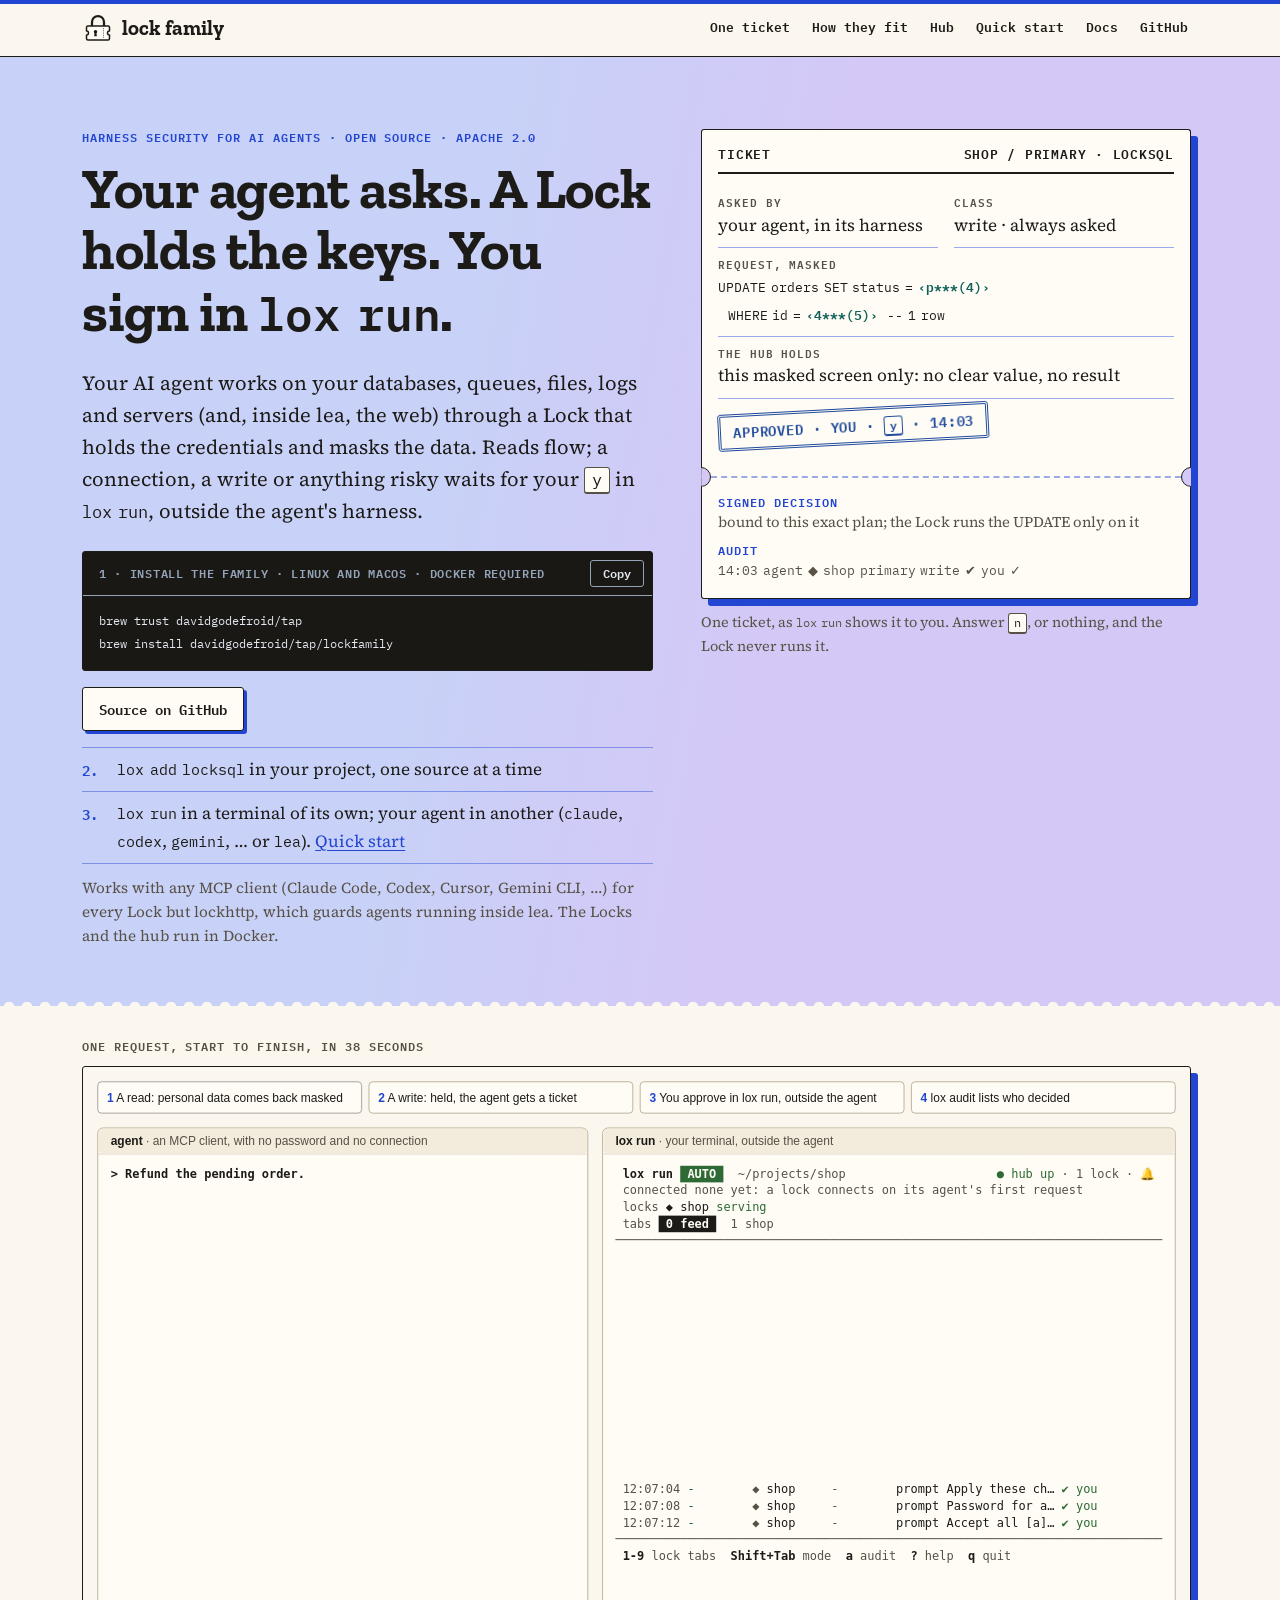
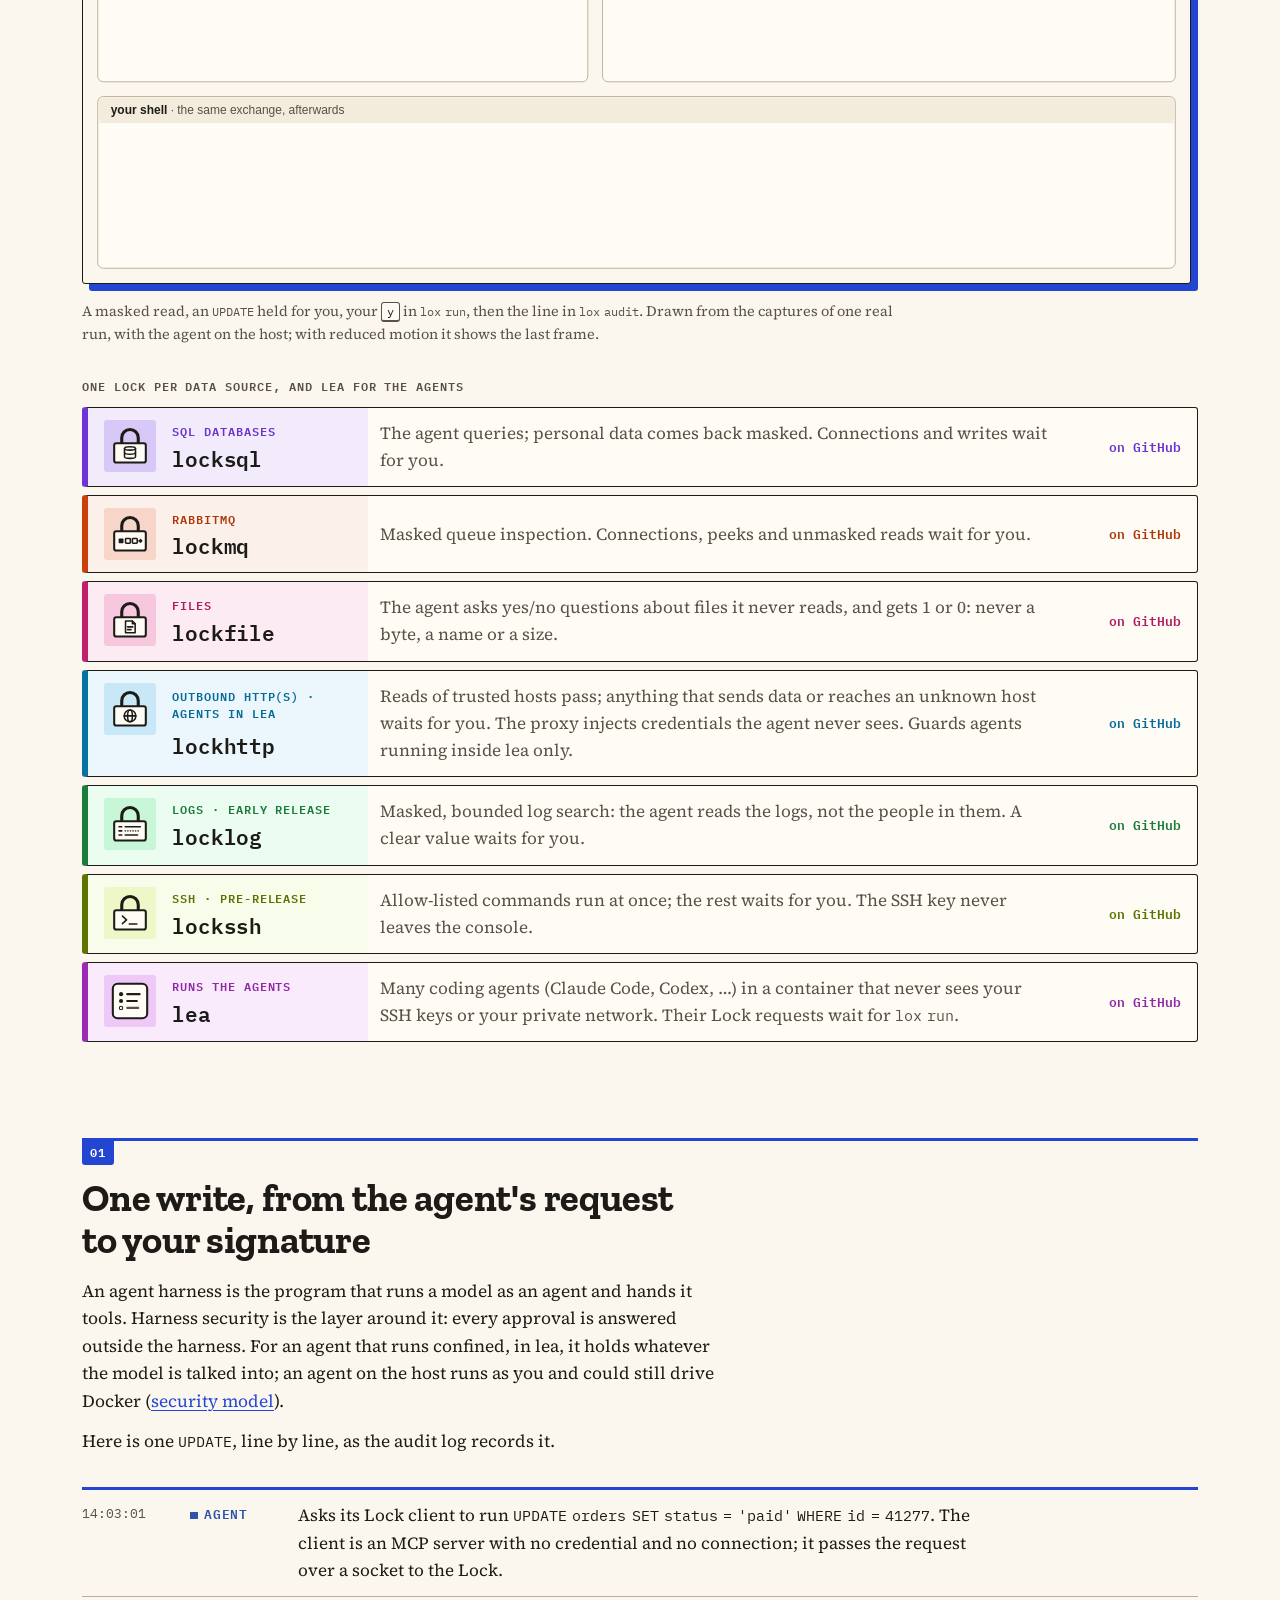
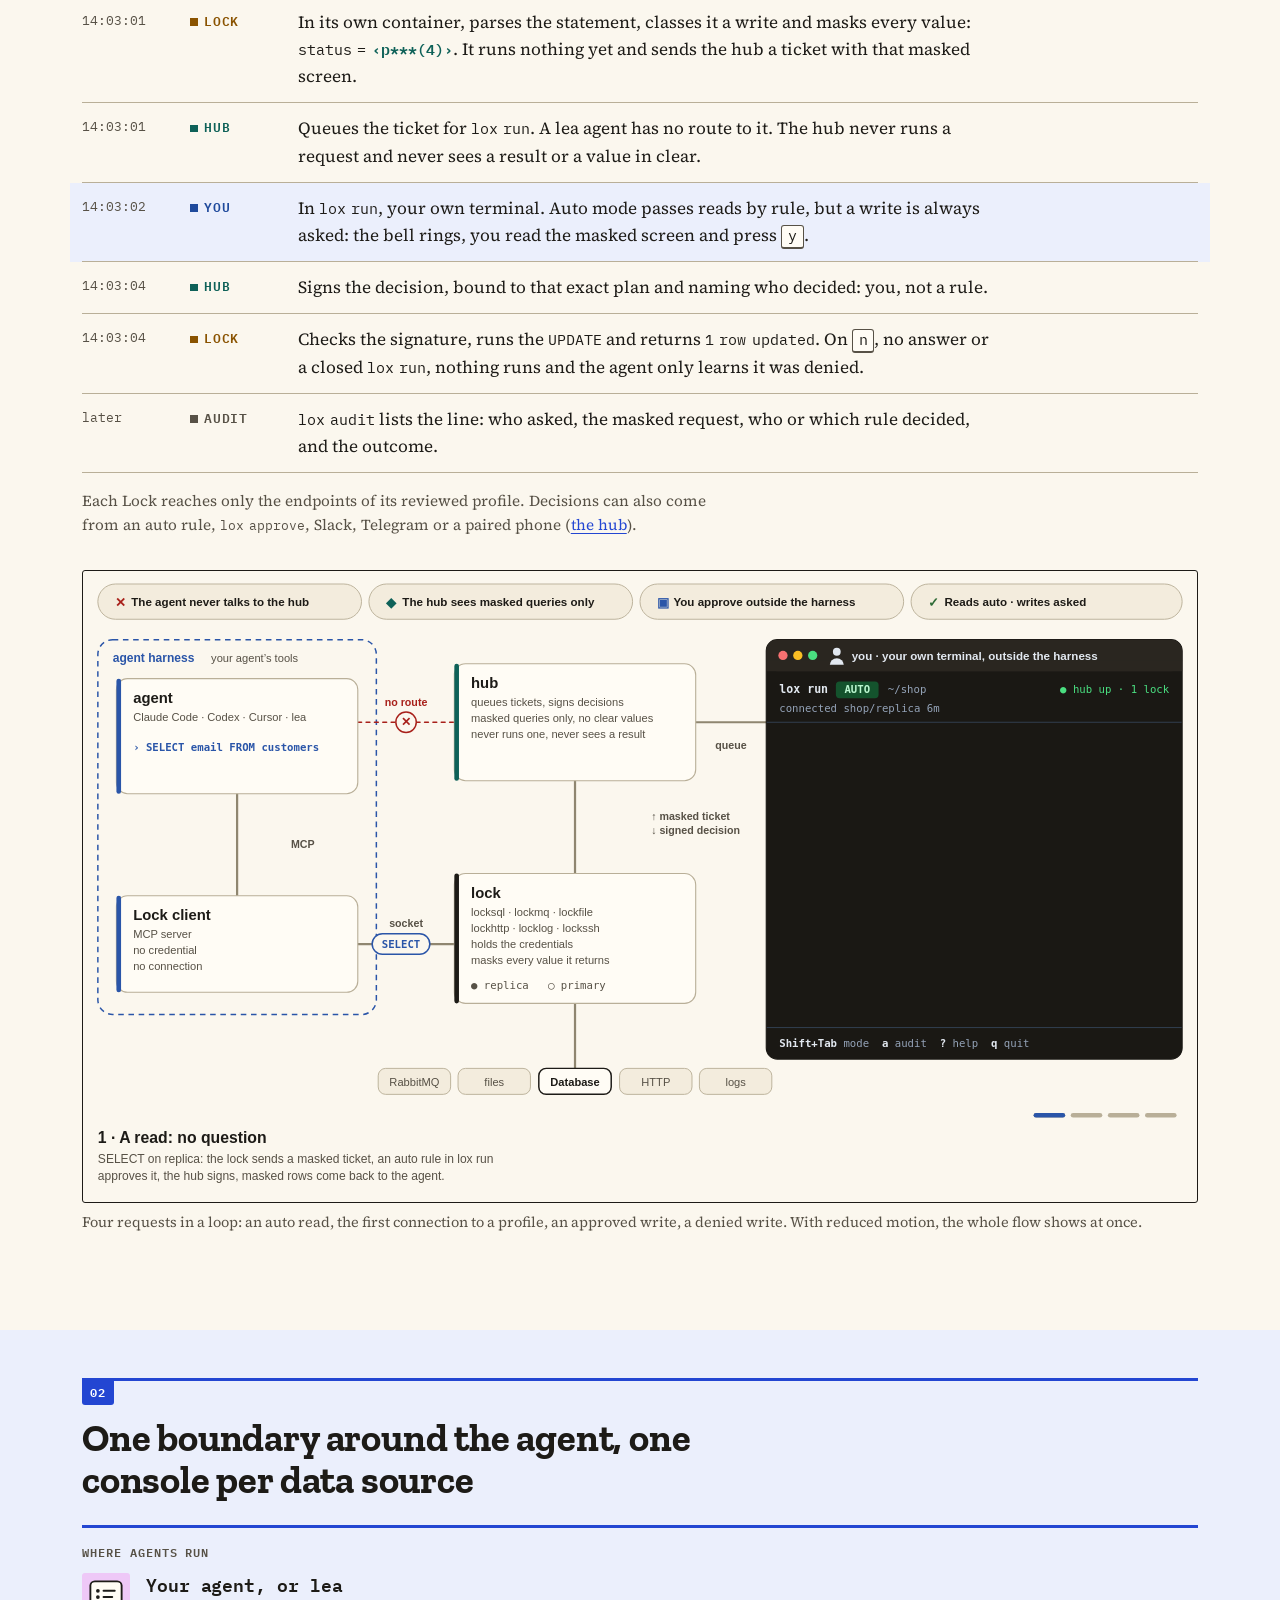
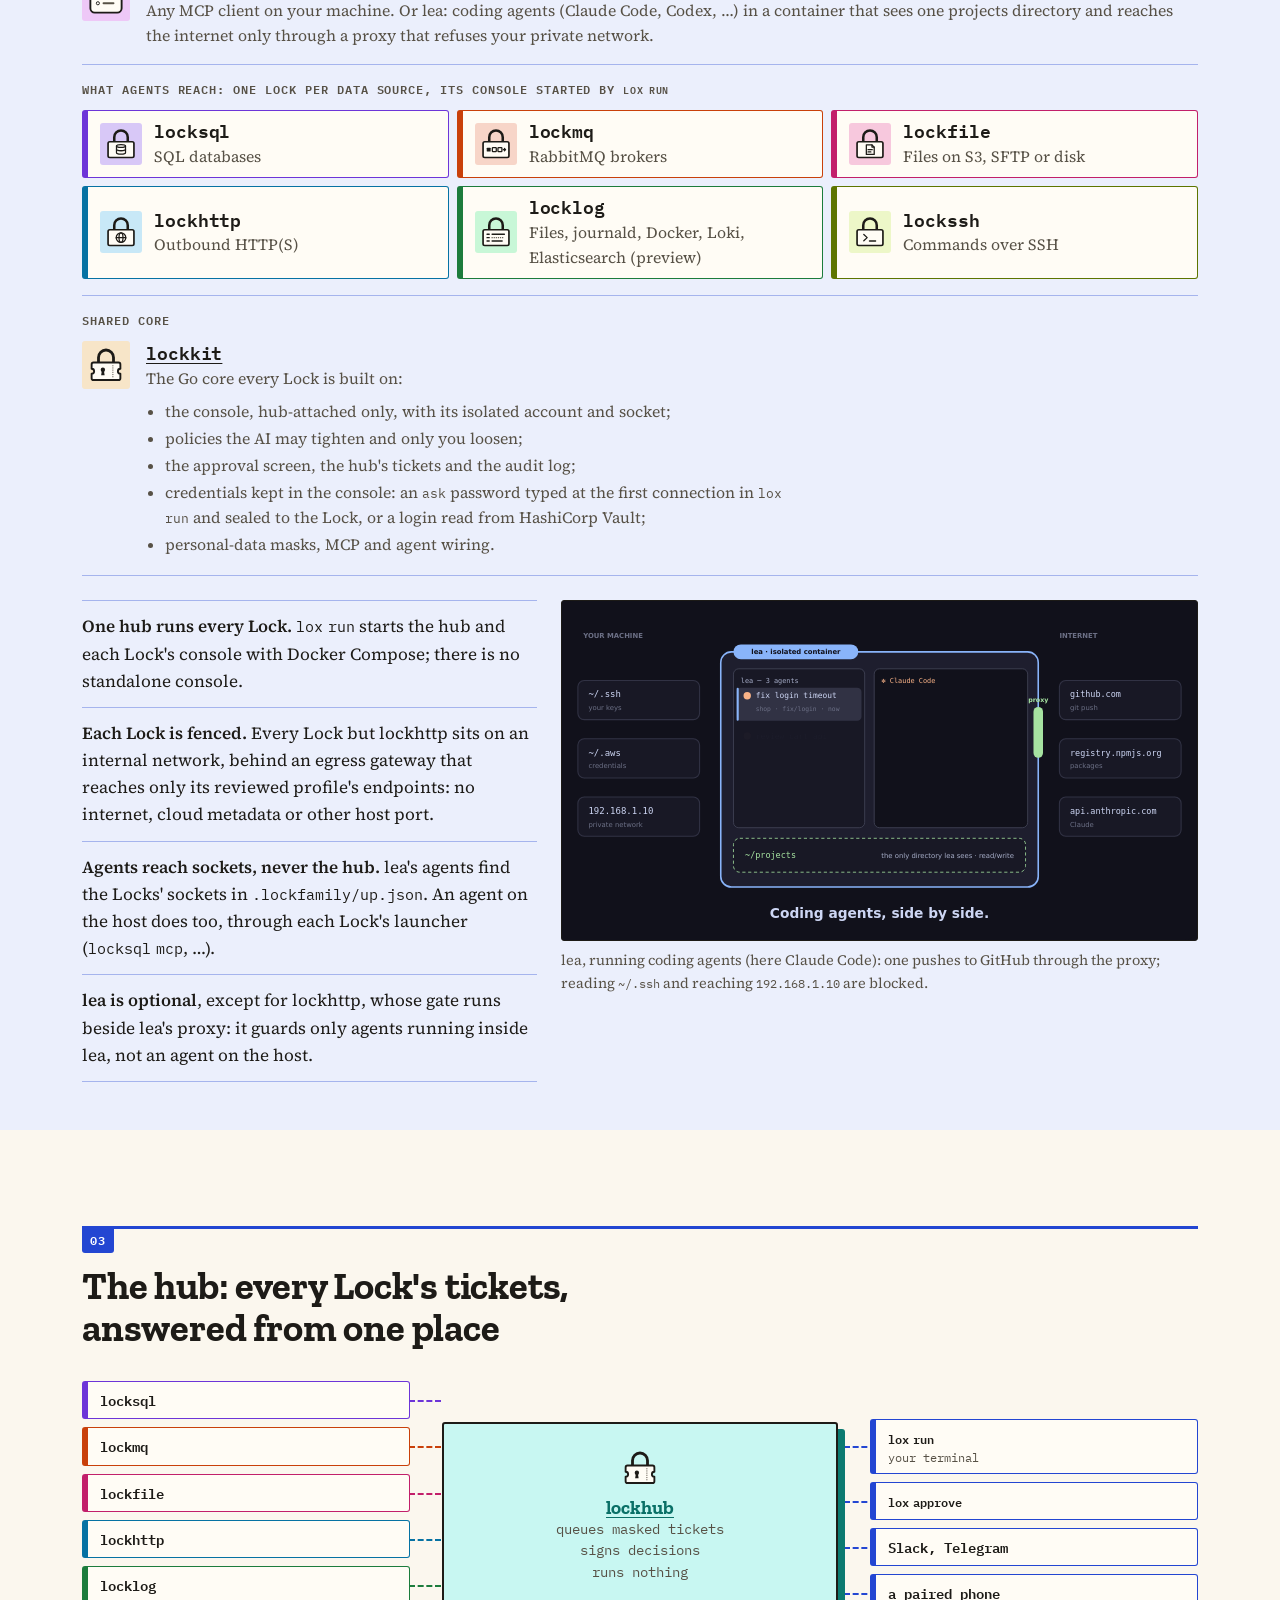
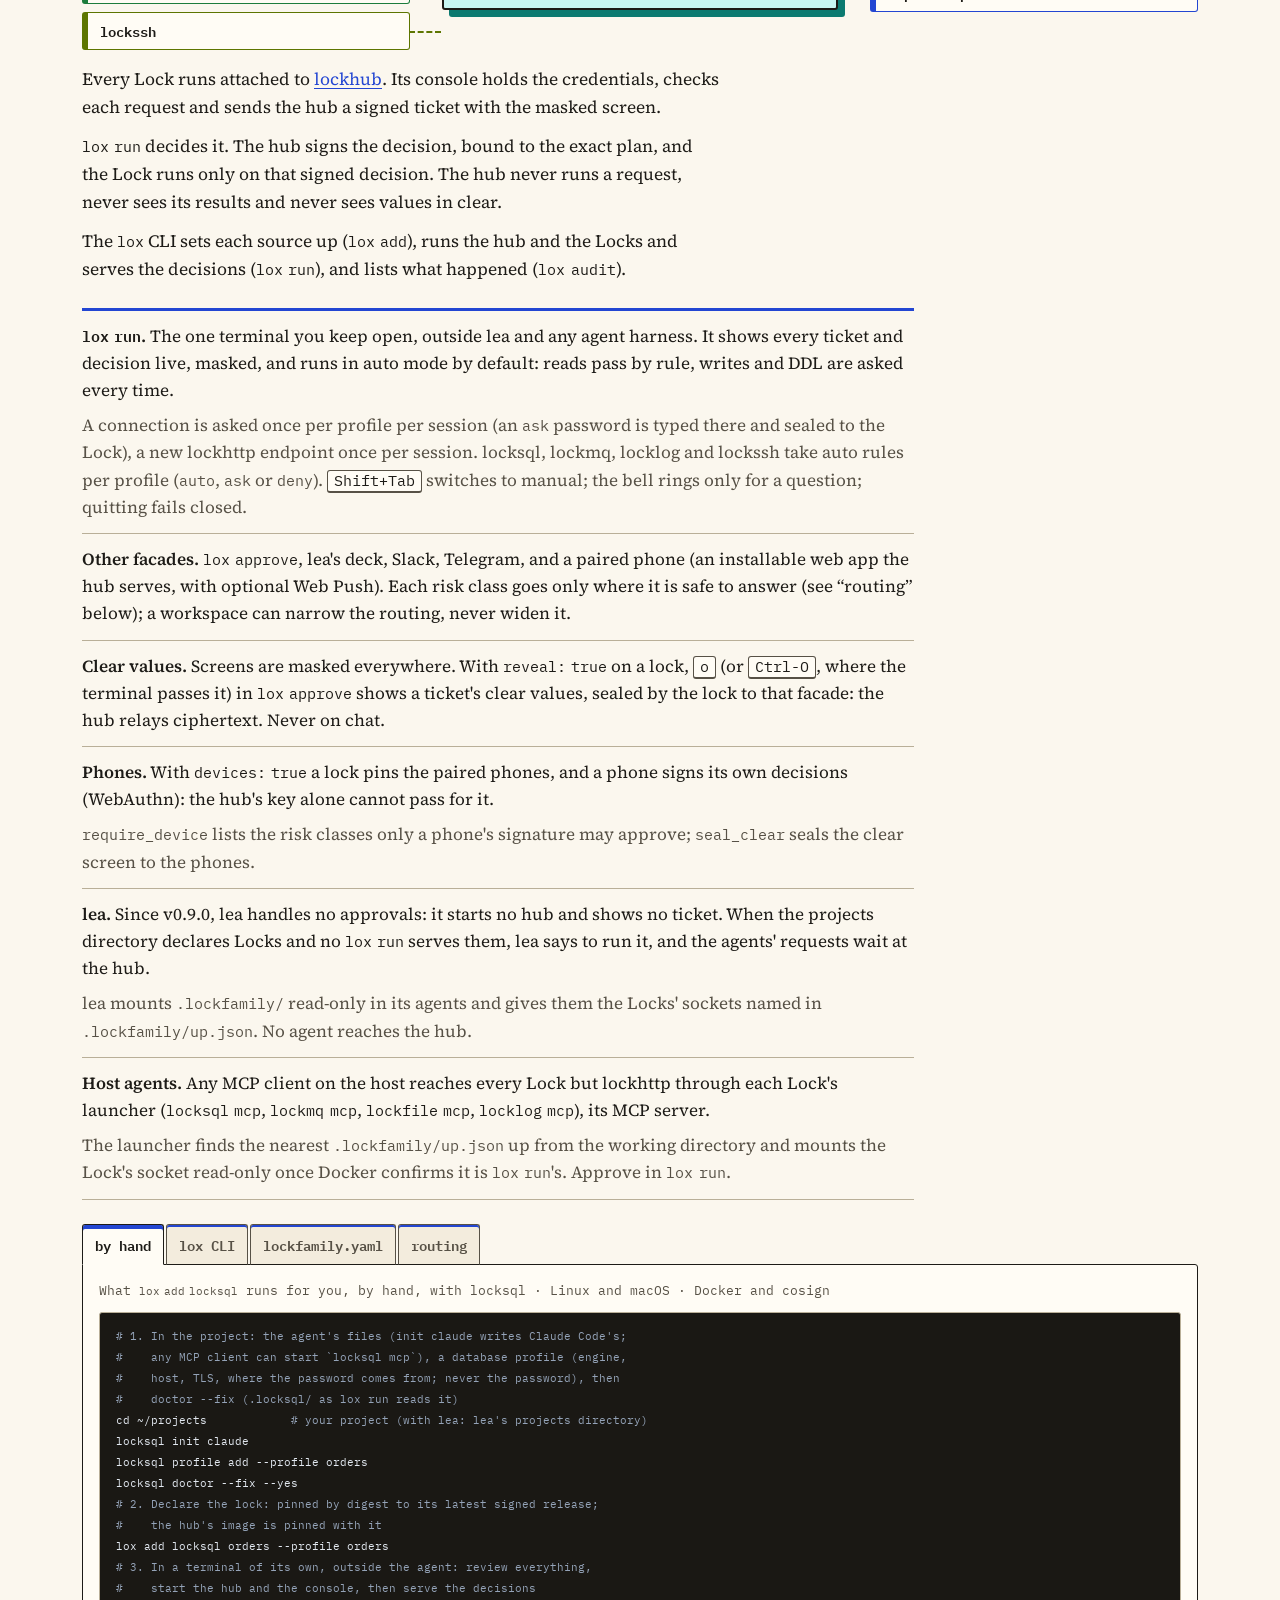
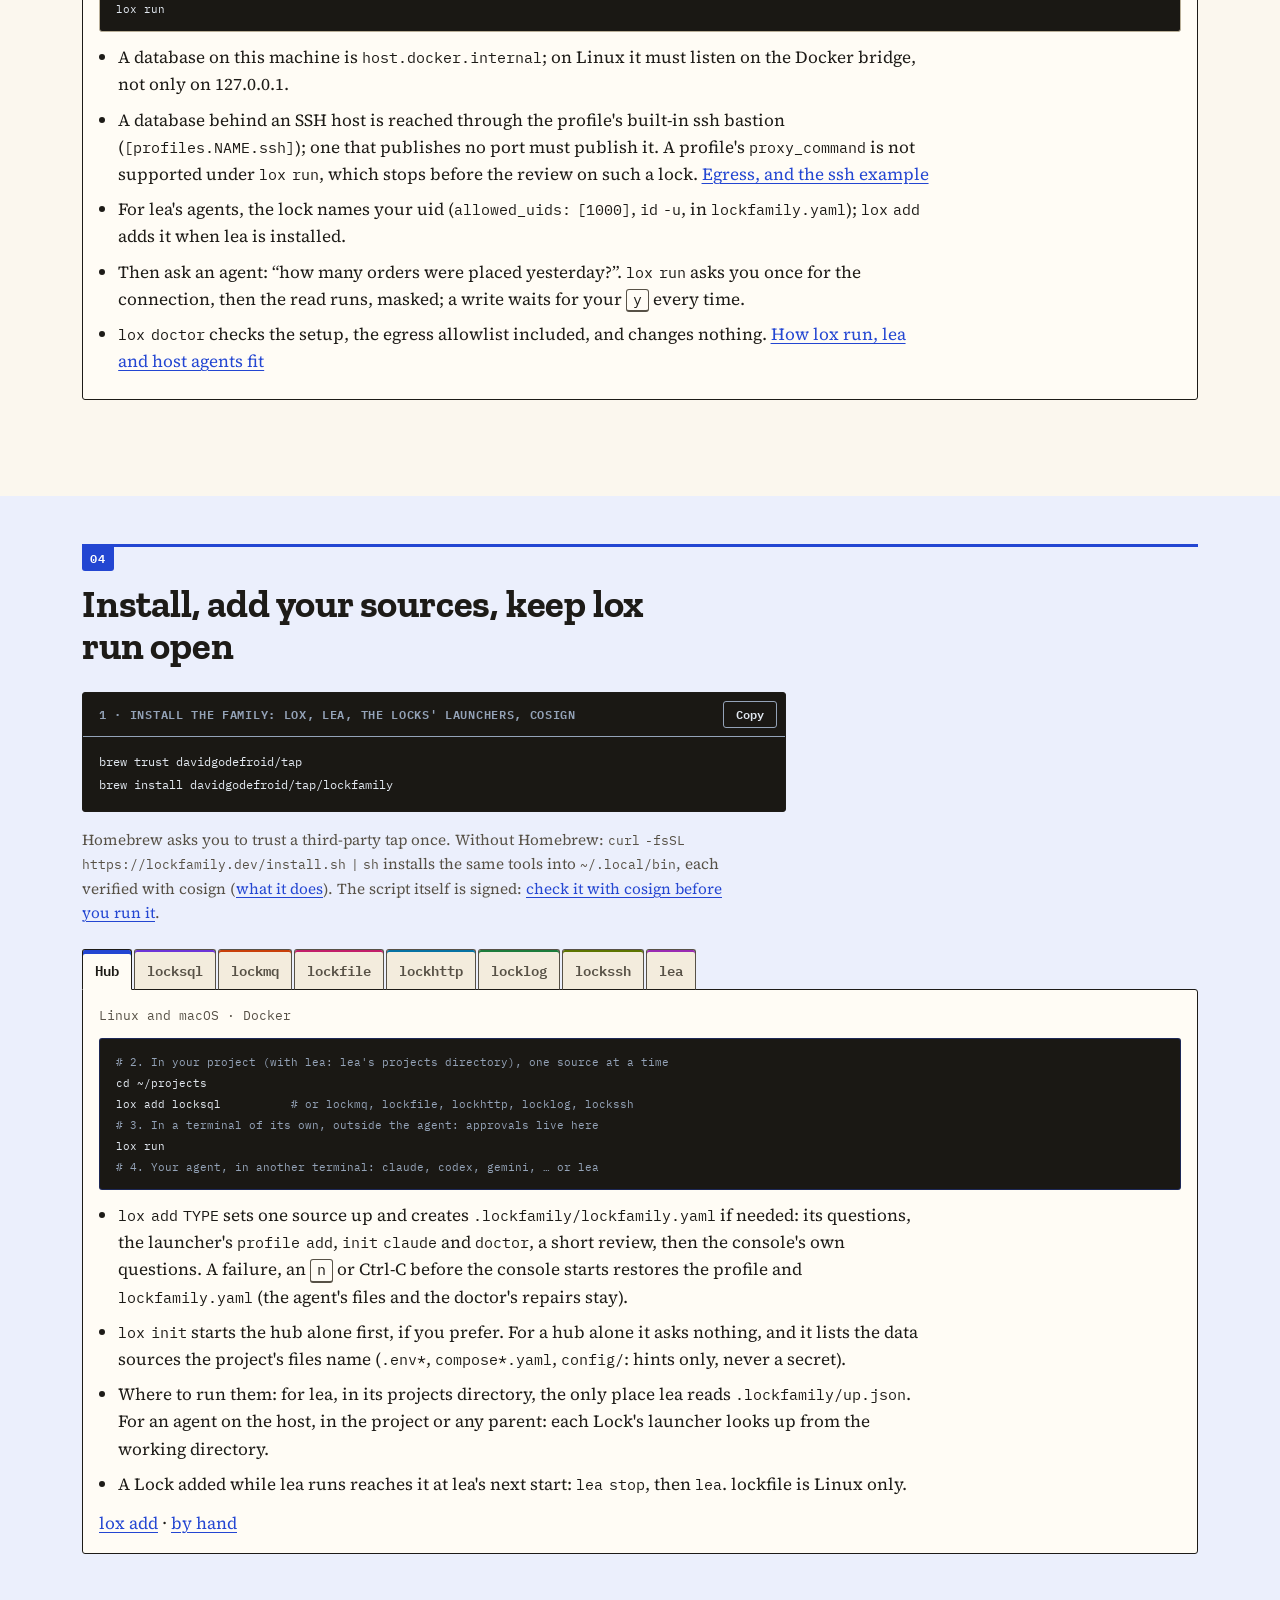
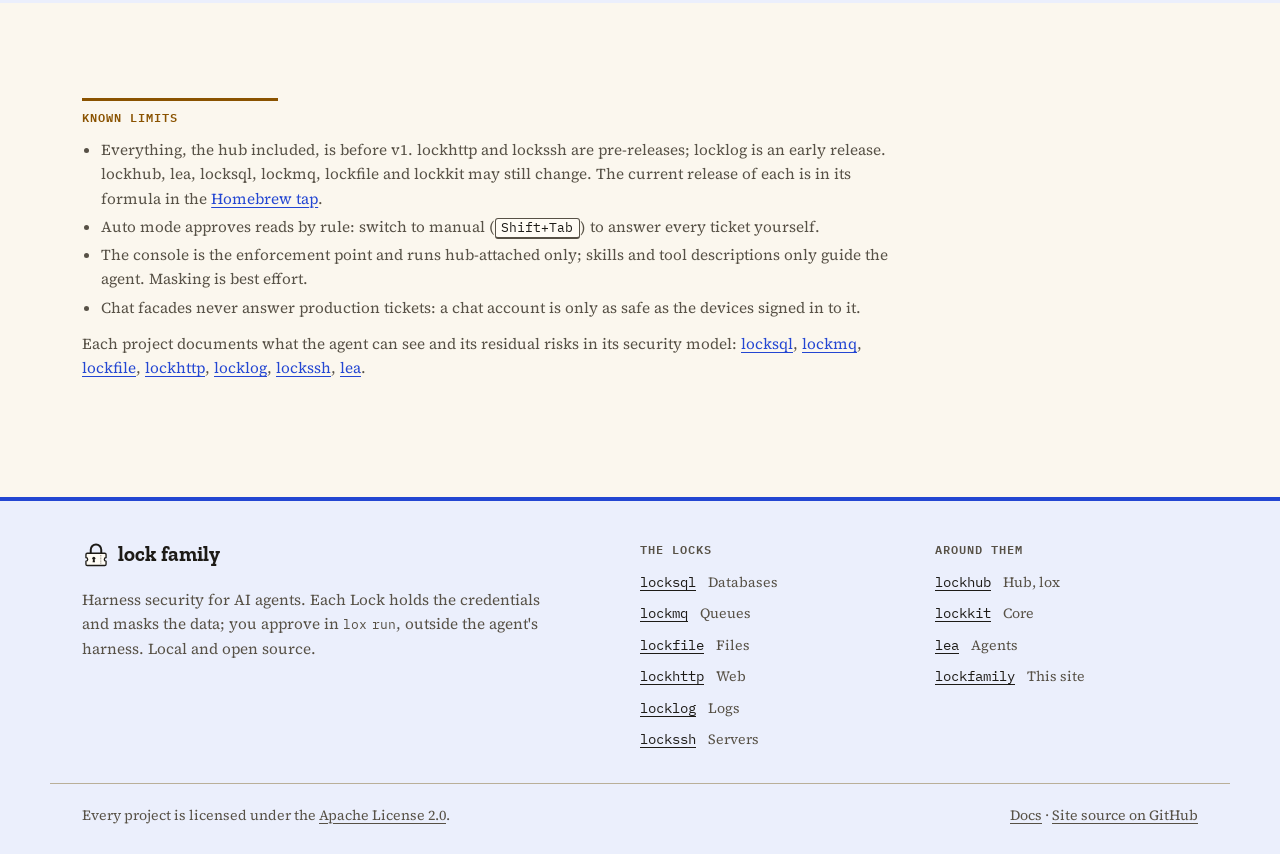
==== commit 048cb6a4: "Place the demo right under the hero (#67) (#88) * site-kit: colour direction, product accents and th" ====
--- a/index.html
+++ b/index.html
@@ -94,6 +94,19 @@
         <p><span class="label">audit</span> <code>14:03 agent ◆ shop primary write ✔ you ✓</code></p>
       </div>
       <figcaption id="ticket-caption">One ticket, as <code>lox run</code> shows it to you. Answer <kbd>n</kbd>, or nothing, and the Lock never runs it.</figcaption>
+    </figure>
+  </section>
+
+  <section class="demo-section wrap" aria-labelledby="demo-title">
+    <h2 id="demo-title" class="label">One request, start to finish, in 38 seconds</h2>
+    <figure class="demo">
+      <div class="demo-frame" tabindex="0" role="group" aria-label="The demo; scroll sideways on a small screen">
+        <picture>
+          <source media="(prefers-color-scheme: dark)" srcset="assets/demo-dark.svg">
+          <img src="assets/demo-light.svg" width="1200" height="884" loading="lazy" decoding="async" alt="Demo, 38 seconds: an agent on the left, lox run on the right, your shell below. Step 1: the agent reads the pending order through locksql; the customer's name and email come back as &lt;redacted&gt;, and lox run logs the read as approved by an auto rule. Step 2: the agent asks for an UPDATE of the order's status; it gets a pending ticket, and lox run shows a question card with the statement, its values masked. Step 3: you press y in lox run, outside the agent; the agent runs the write with the decided ticket and one row changes. Step 4: lox audit lists both exchanges, the read decided by an auto rule and the write by a human.">
+        </picture>
+      </div>
+      <figcaption>A masked read, an <code>UPDATE</code> held for you, your <kbd>y</kbd> in <code>lox run</code>, then the line in <code>lox audit</code>. Drawn from the captures of one real run, with the agent on the host; with reduced motion it shows the last frame. <span class="demo-hint">On a small screen, scroll it sideways.</span></figcaption>
     </figure>
   </section>
 
--- a/assets/style.css
+++ b/assets/style.css
@@ -176,6 +176,22 @@
 .stamp kbd { text-transform: none; font-size: 0.85em; border-color: var(--sign); color: var(--sign); }
 @keyframes stamp { from { opacity: 0; transform: rotate(-3deg) scale(1.6); } to { opacity: 1; transform: rotate(-3deg) scale(1); } }
 .ticket figcaption { margin-top: var(--s-3); font-size: 0.9rem; color: var(--ink-2); }
+
+/* the demo, right under the hero: one request end to end (an animated
+   SVG, lazy: it is below the first screen). Its box is reserved by the
+   image's width and height, on the window's own colour. */
+.demo-section { padding-top: var(--s-6); }
+.demo { margin: var(--s-3) 7px 0 0; }
+.demo-frame { border: 1px solid var(--ink); border-radius: var(--radius); background: var(--paper); box-shadow: 7px 7px 0 var(--accent); overflow: hidden; }
+.demo-frame img { display: block; width: 100%; height: auto; }
+.demo figcaption { margin-top: var(--s-4); max-width: 52rem; font-size: 0.9rem; color: var(--ink-2); }
+.demo-hint { display: none; }
+@media (max-width: 640px) {
+  /* a phone: the demo keeps a readable size and scrolls in its own box */
+  .demo-frame { overflow-x: auto; overscroll-behavior-x: contain; }
+  .demo-frame img { width: 46rem; max-width: none; }
+  .demo-hint { display: inline; }
+}
 
 /* the Locks: a ledger of rows, each a stub in that Lock's own stock
    (data-accent on the row) */
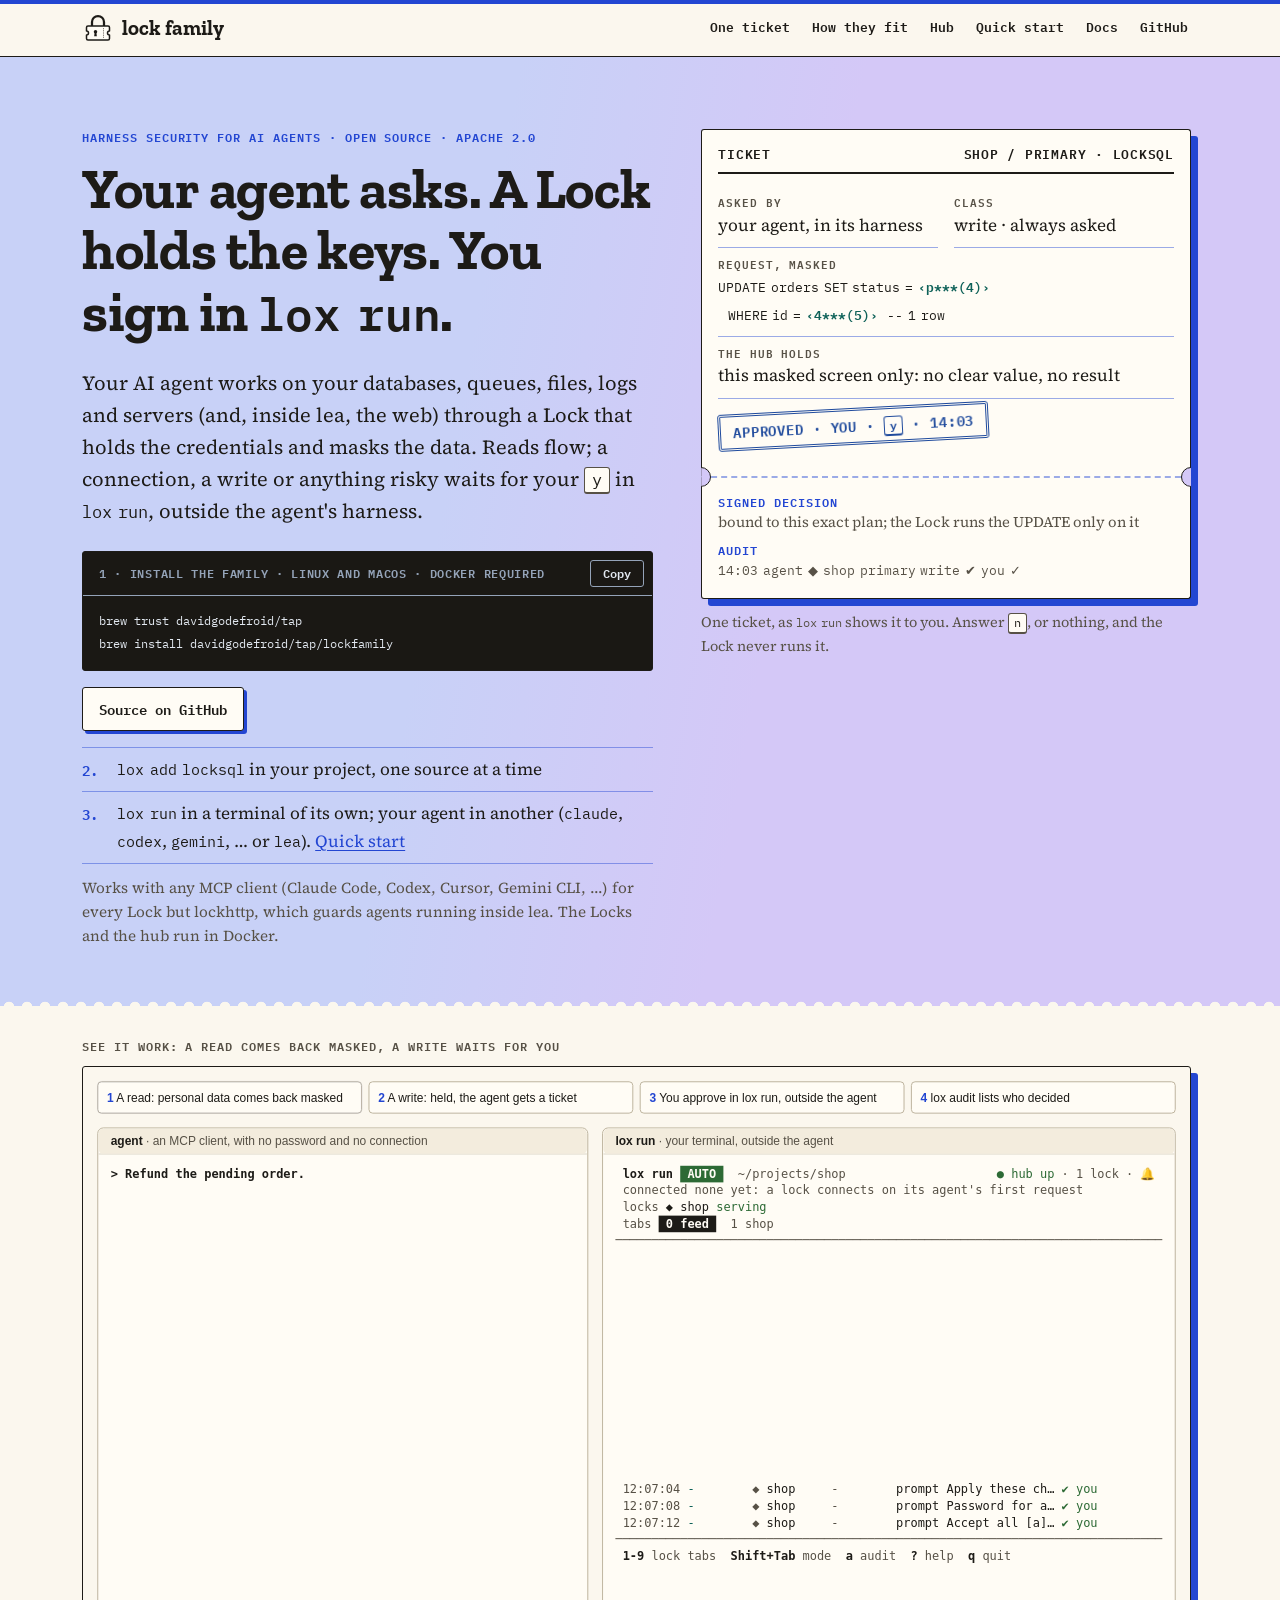
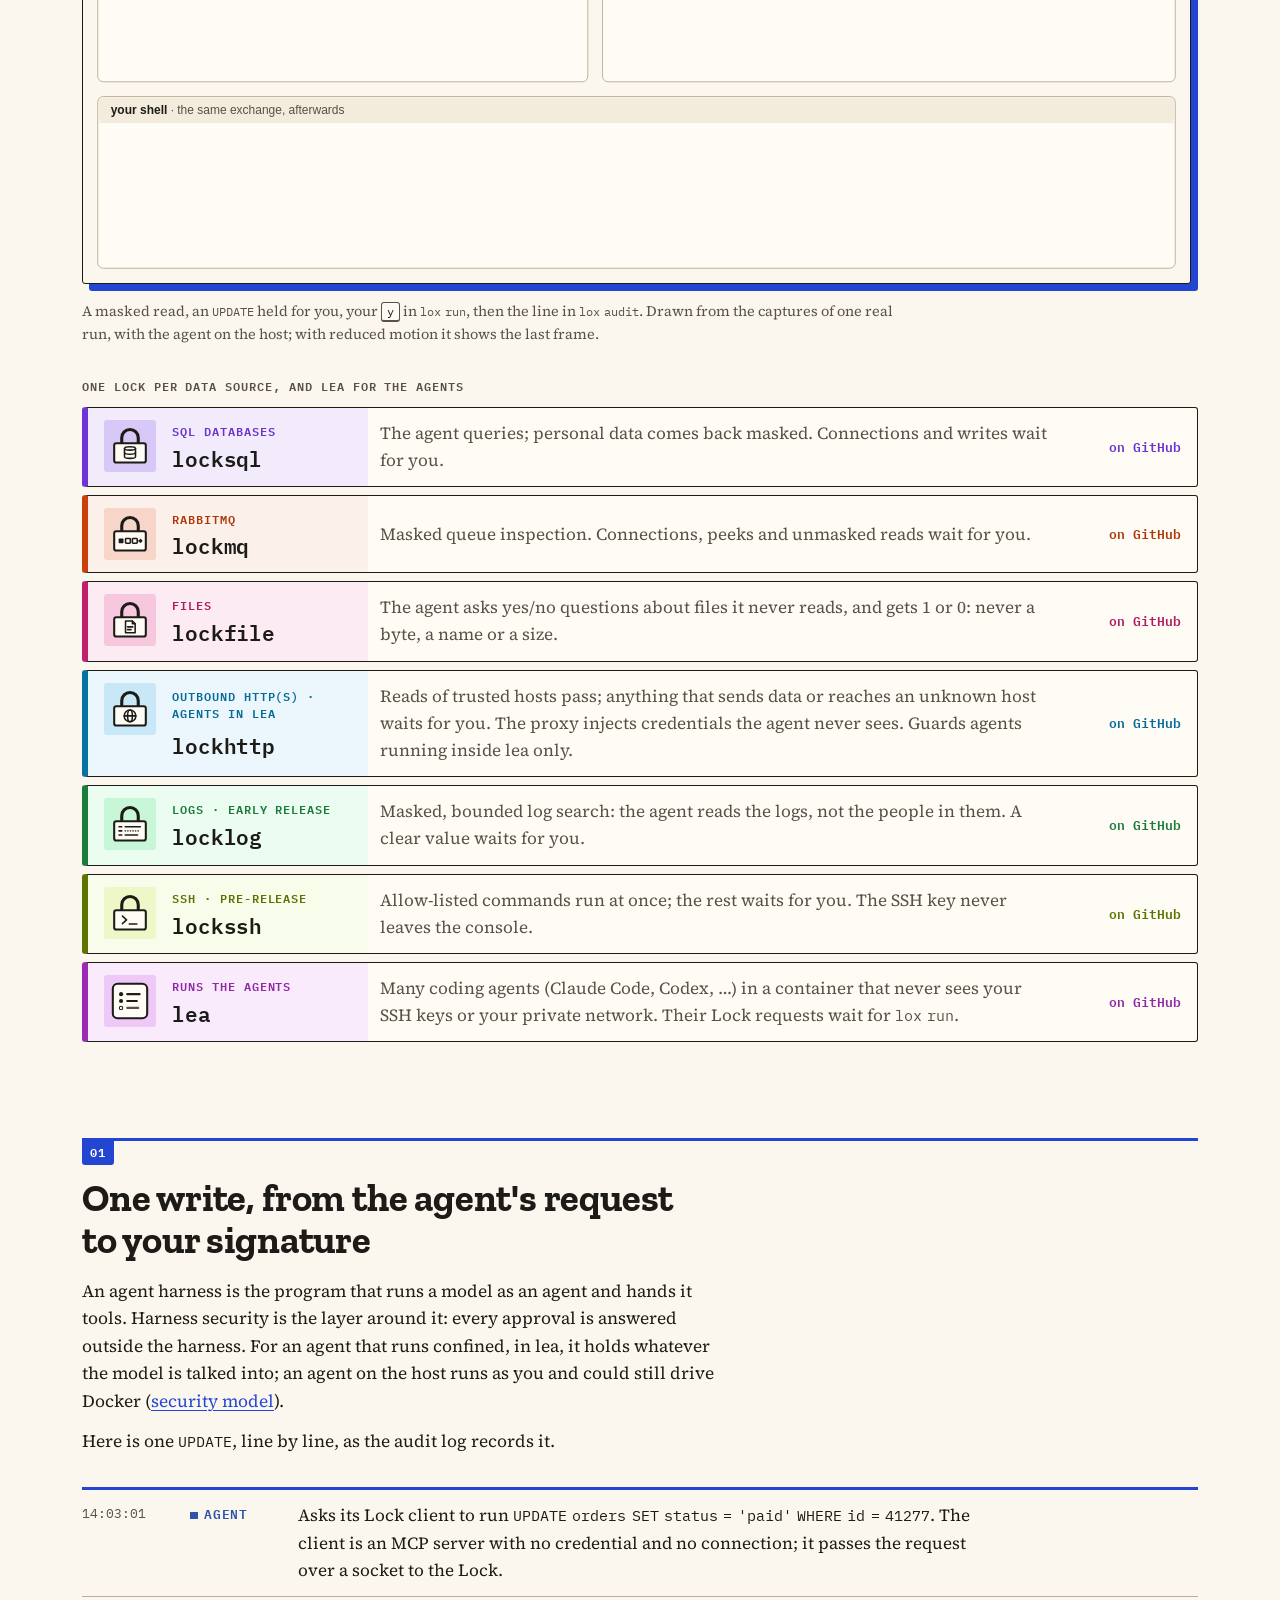
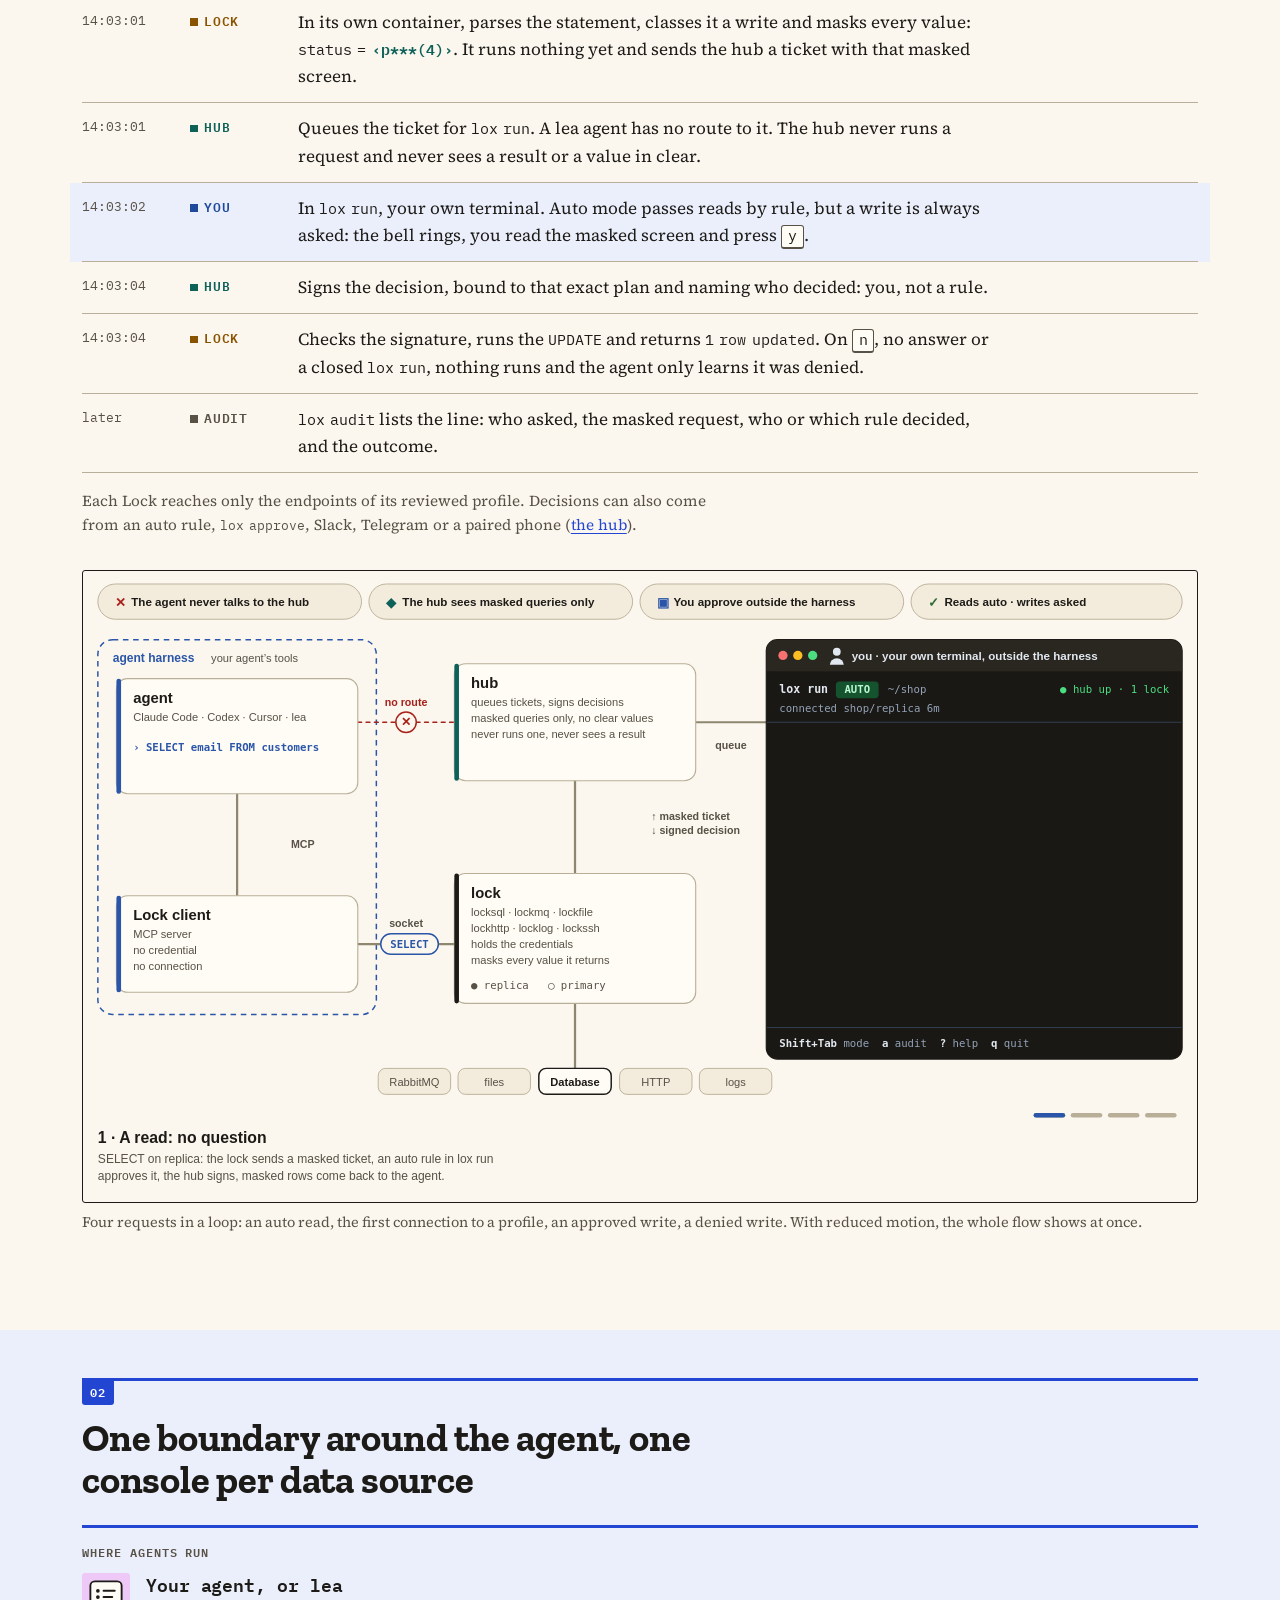
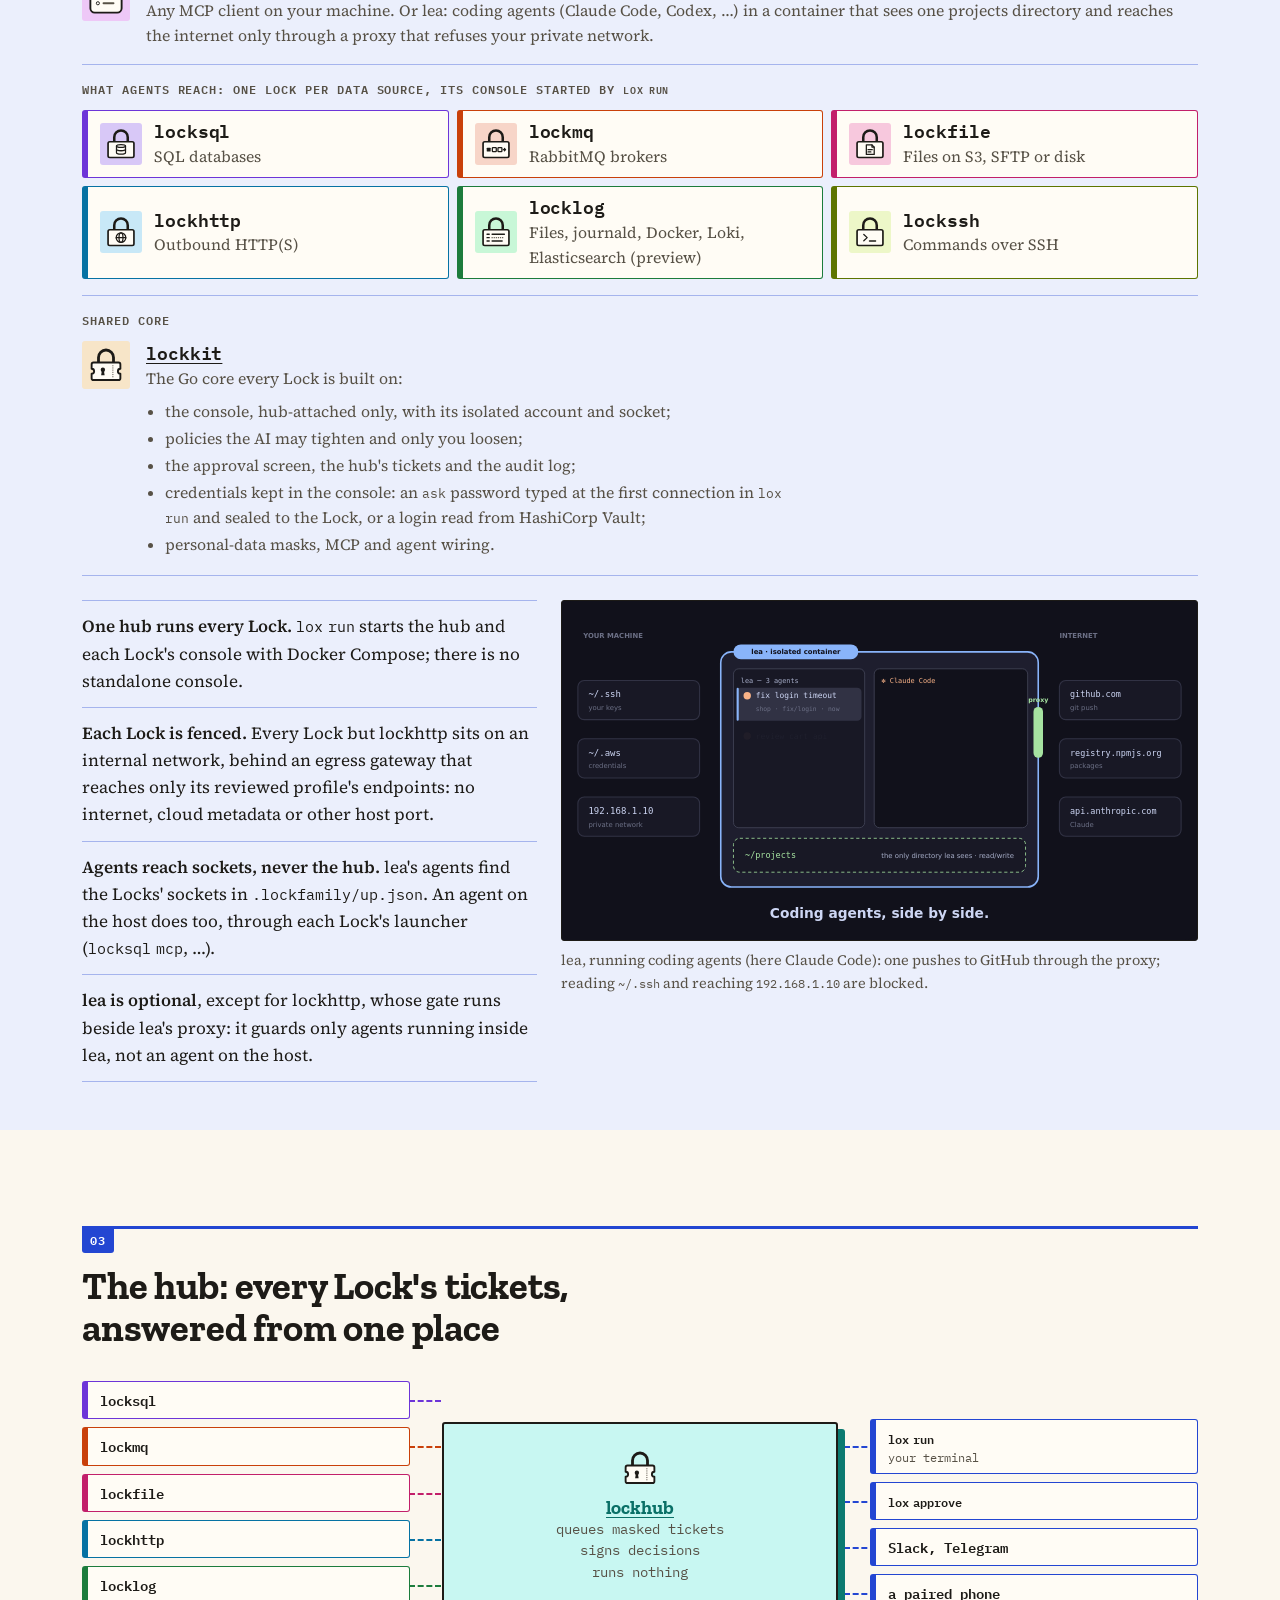
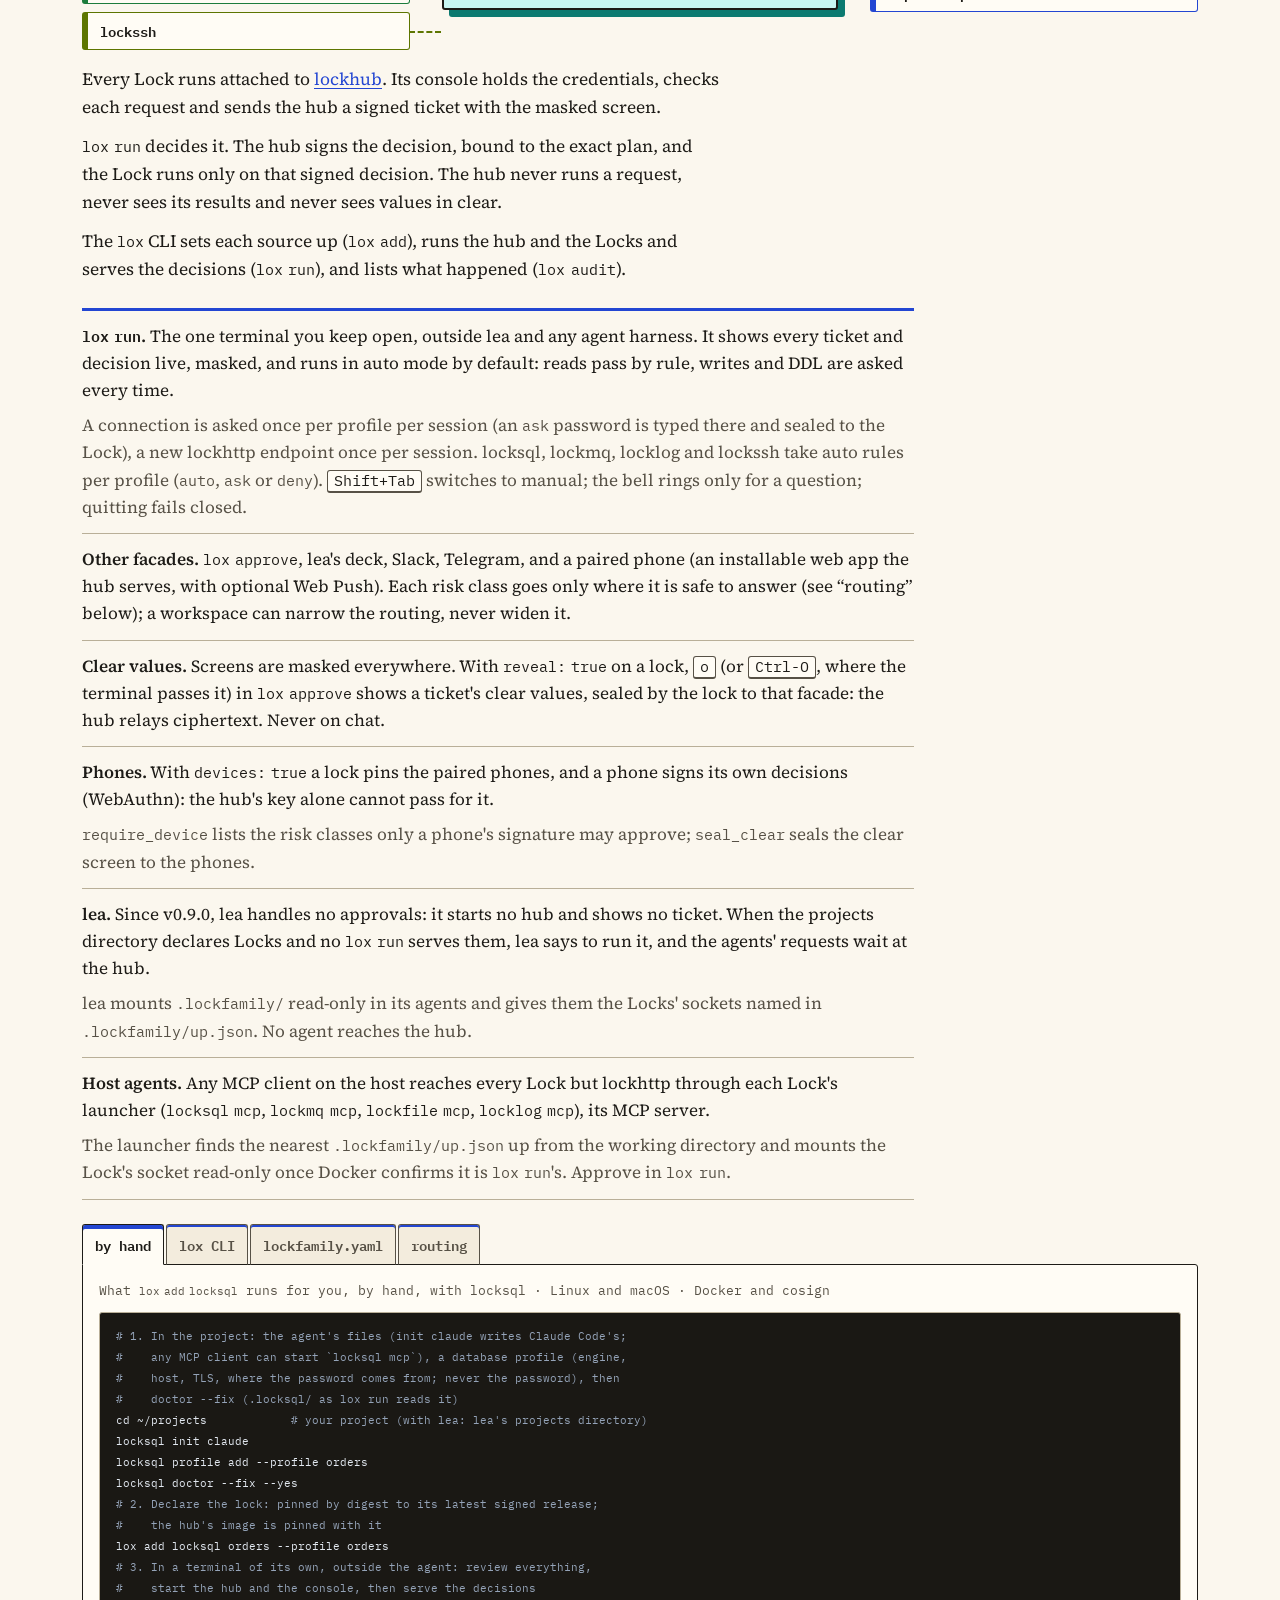
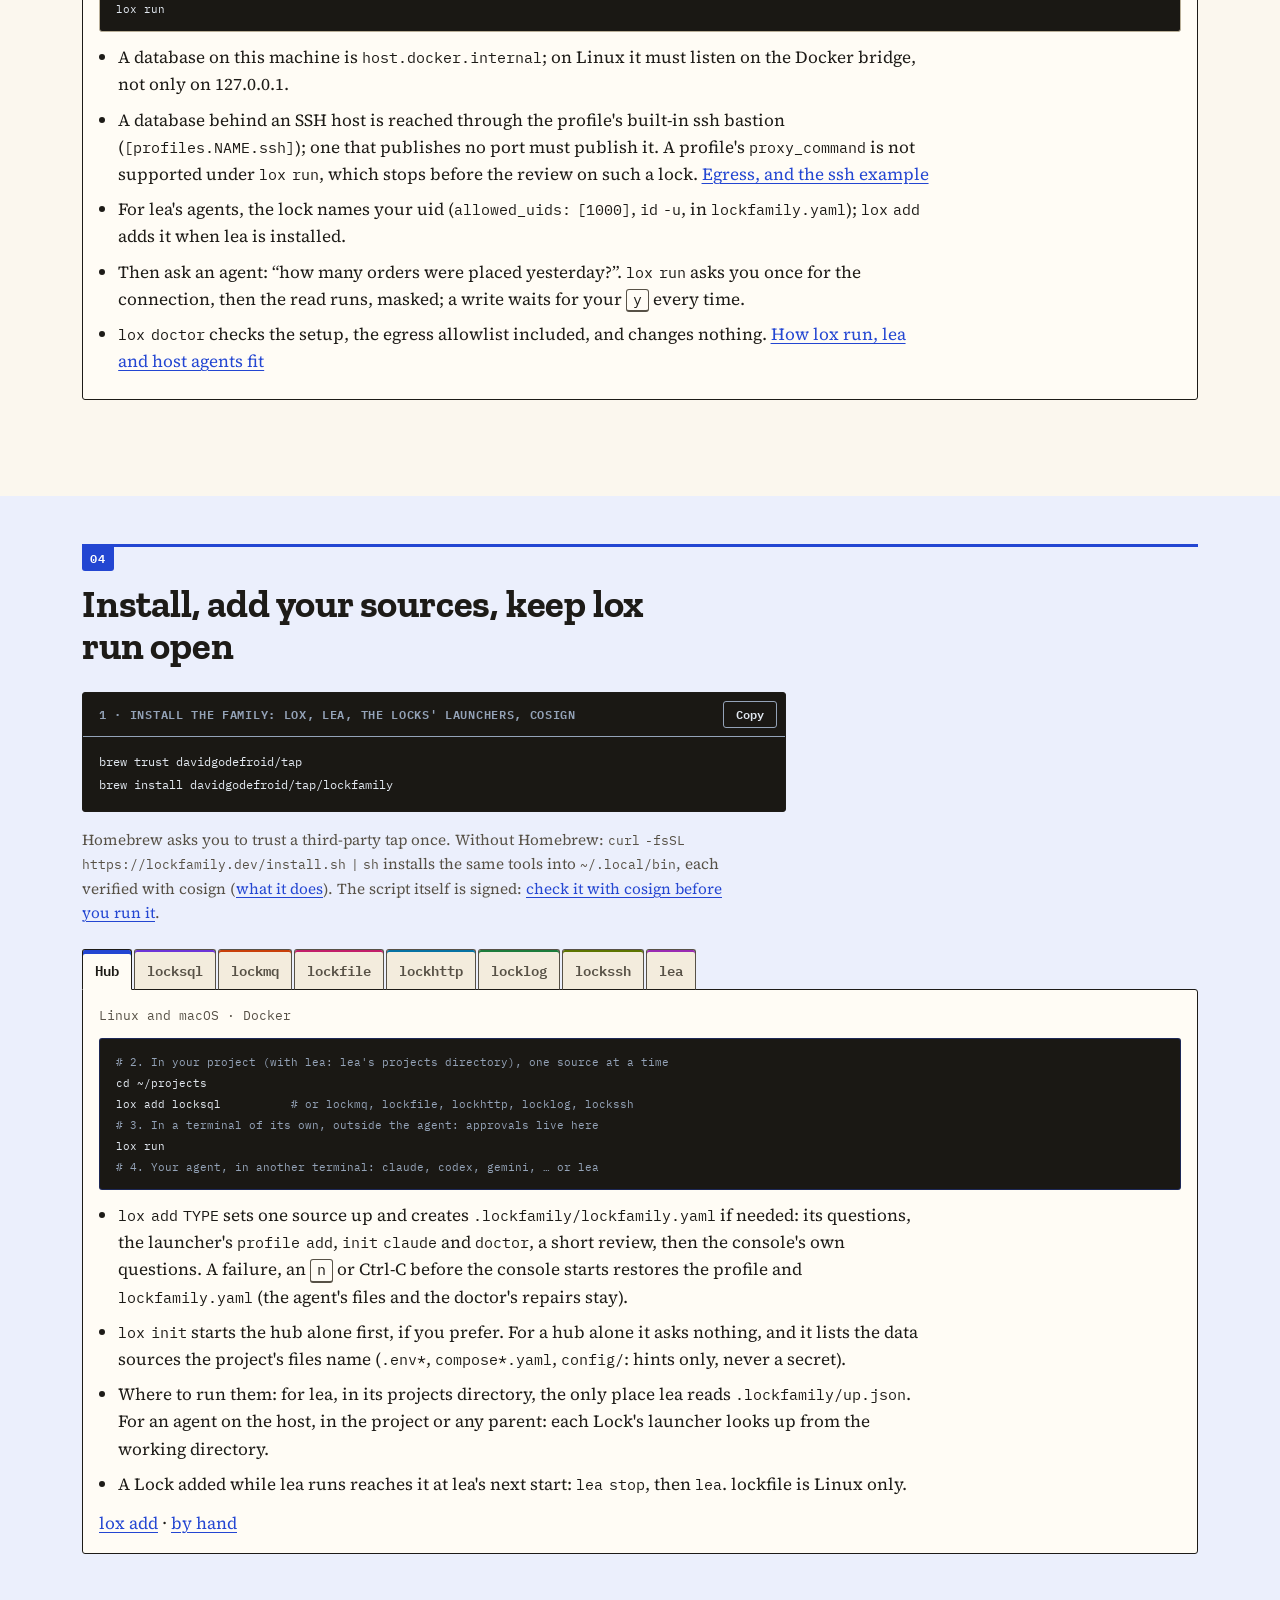
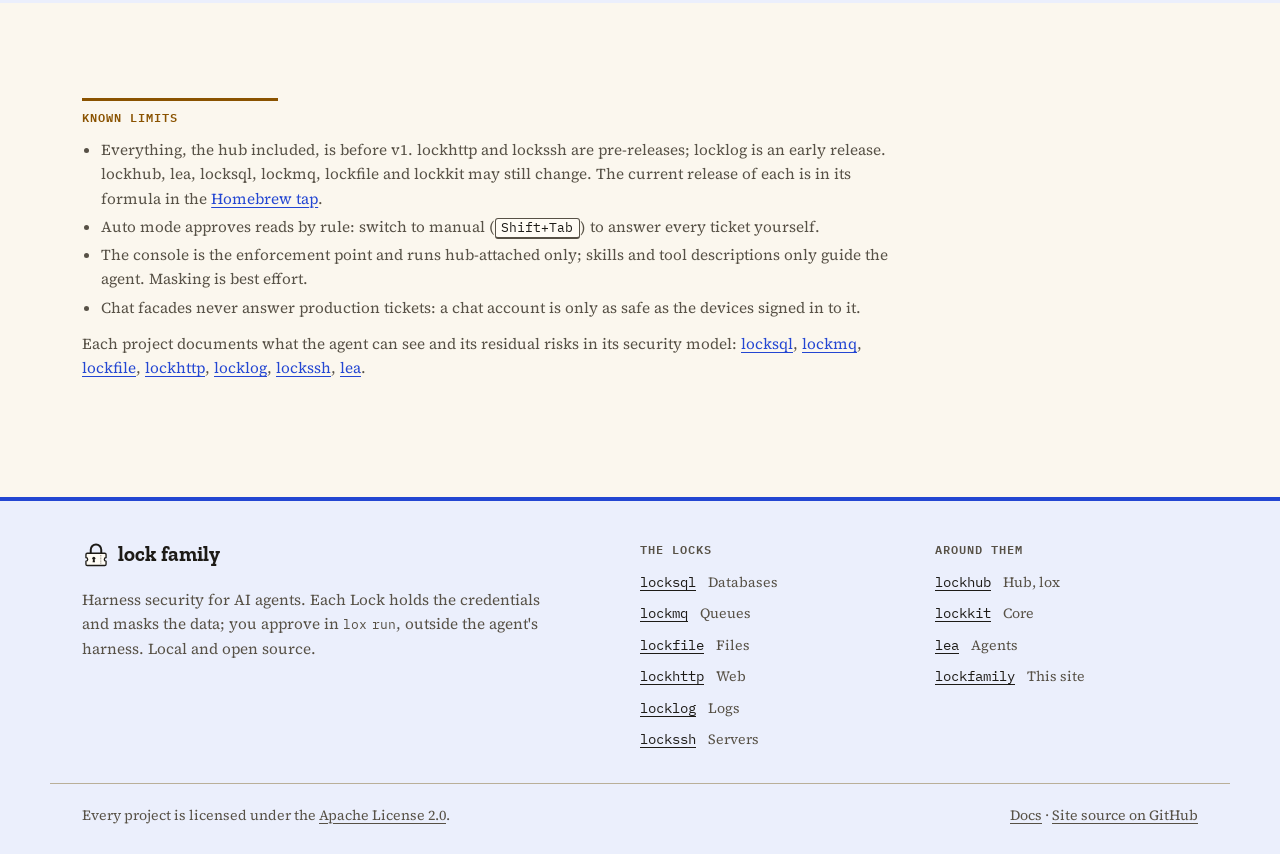
==== commit 639a1cc9: "site: demo heading says what the demo shows, not how long it lasts "One request, start to finish, in" ====
--- a/index.html
+++ b/index.html
@@ -98,7 +98,7 @@
   </section>
 
   <section class="demo-section wrap" aria-labelledby="demo-title">
-    <h2 id="demo-title" class="label">One request, start to finish, in 38 seconds</h2>
+    <h2 id="demo-title" class="label">See it work: a read comes back masked, a write waits for you</h2>
     <figure class="demo">
       <div class="demo-frame" tabindex="0" role="group" aria-label="The demo; scroll sideways on a small screen">
         <picture>
